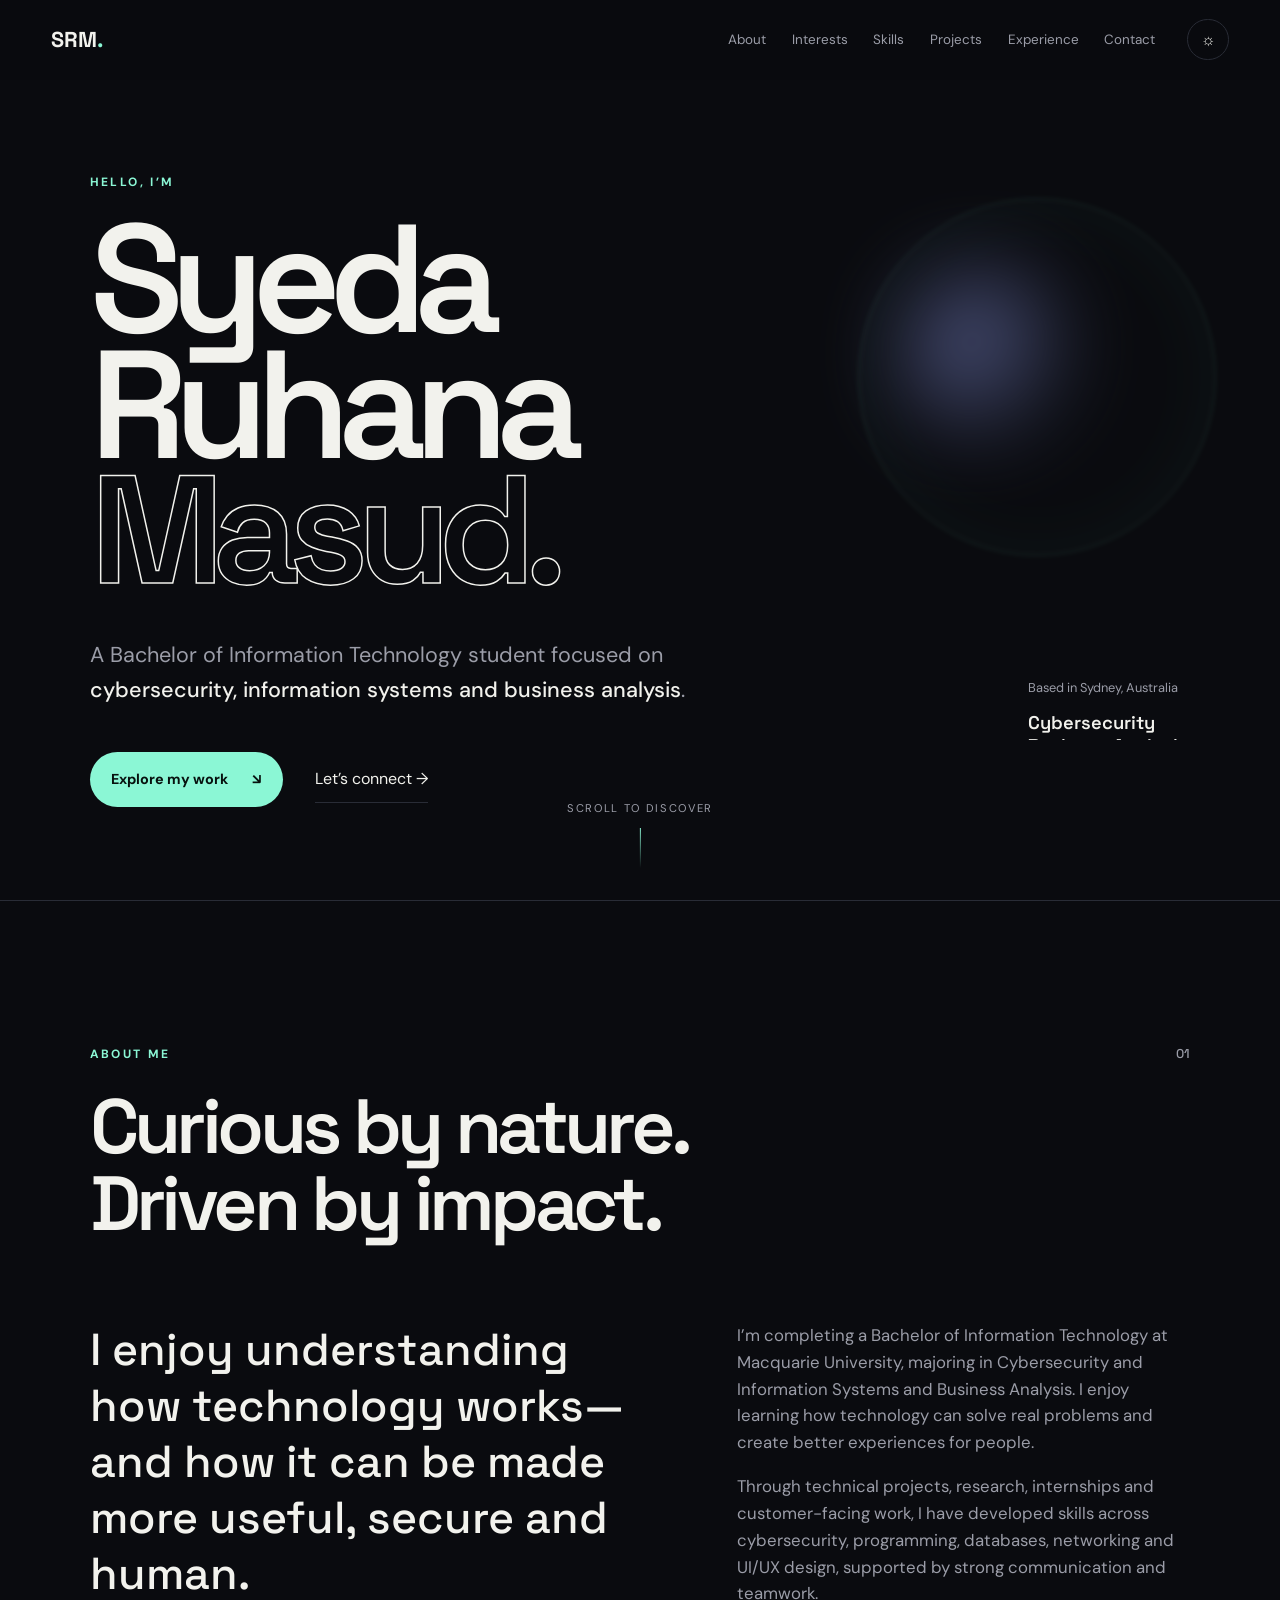
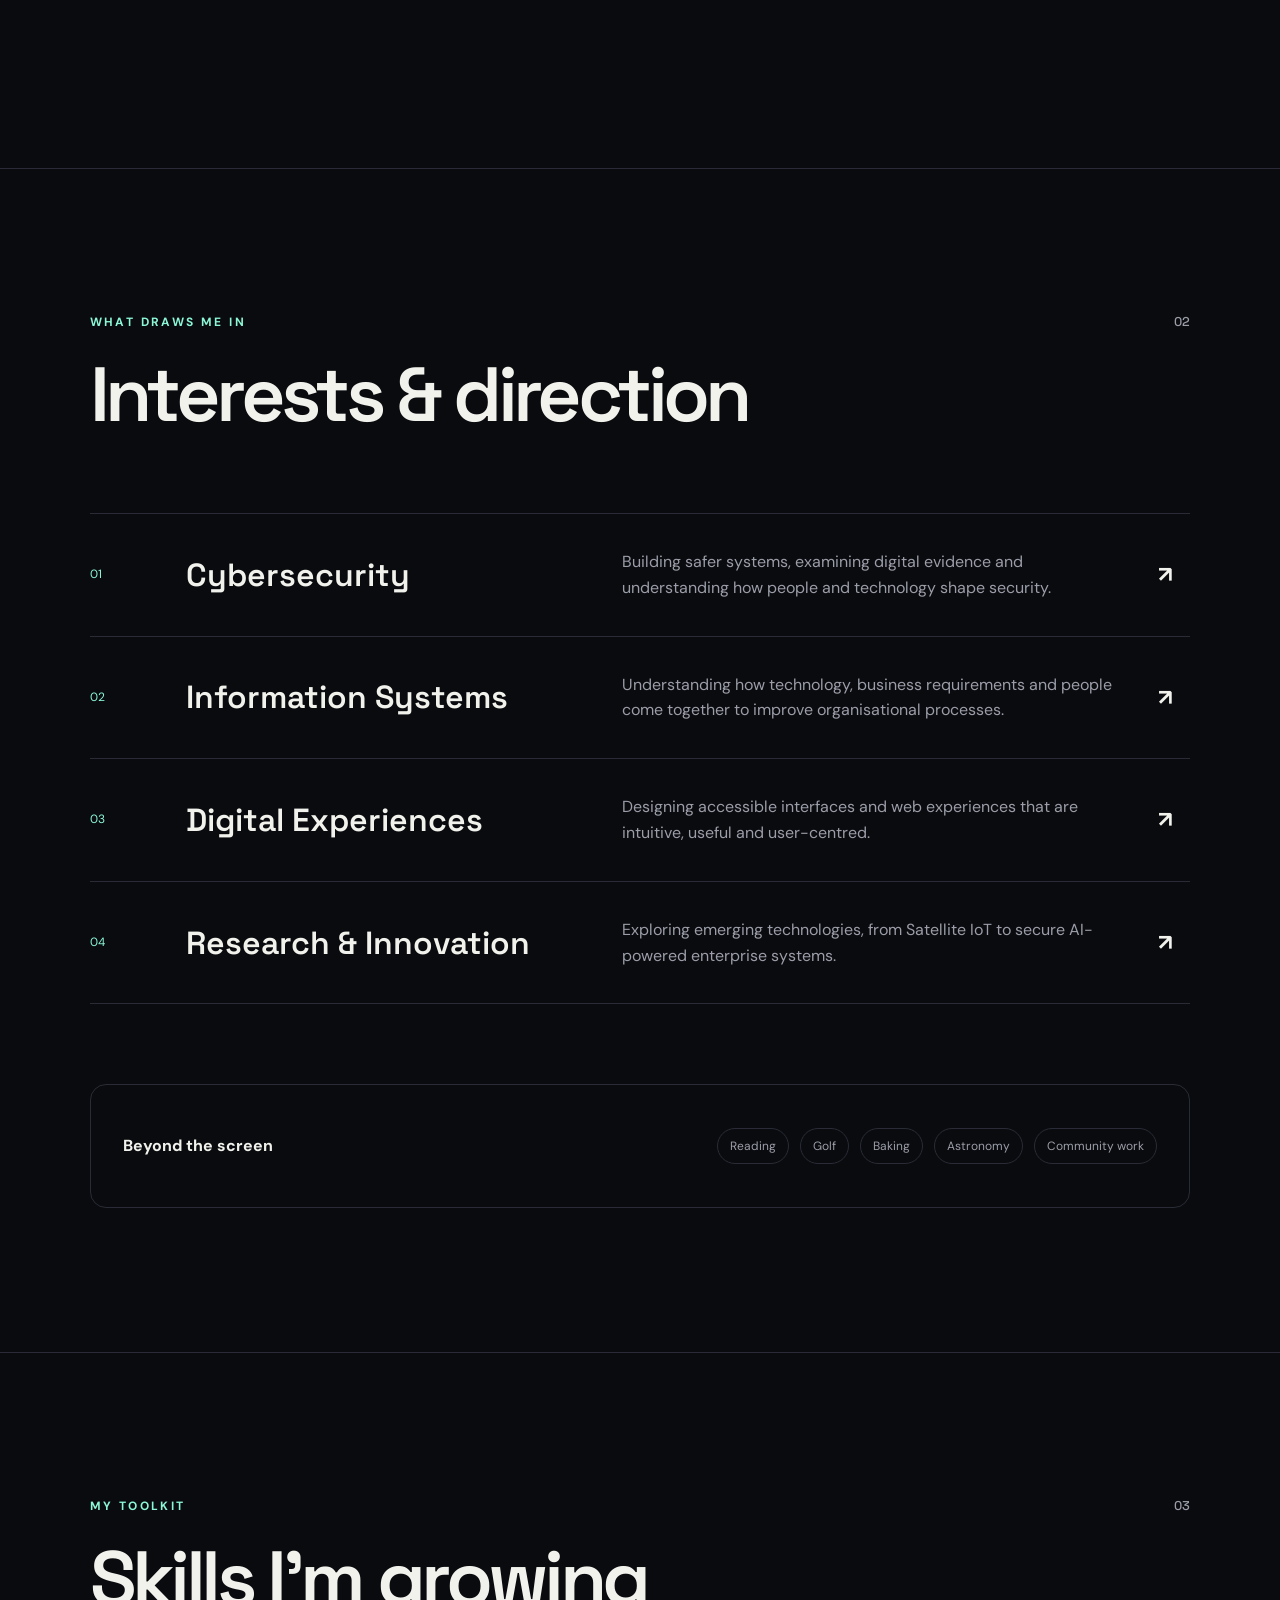
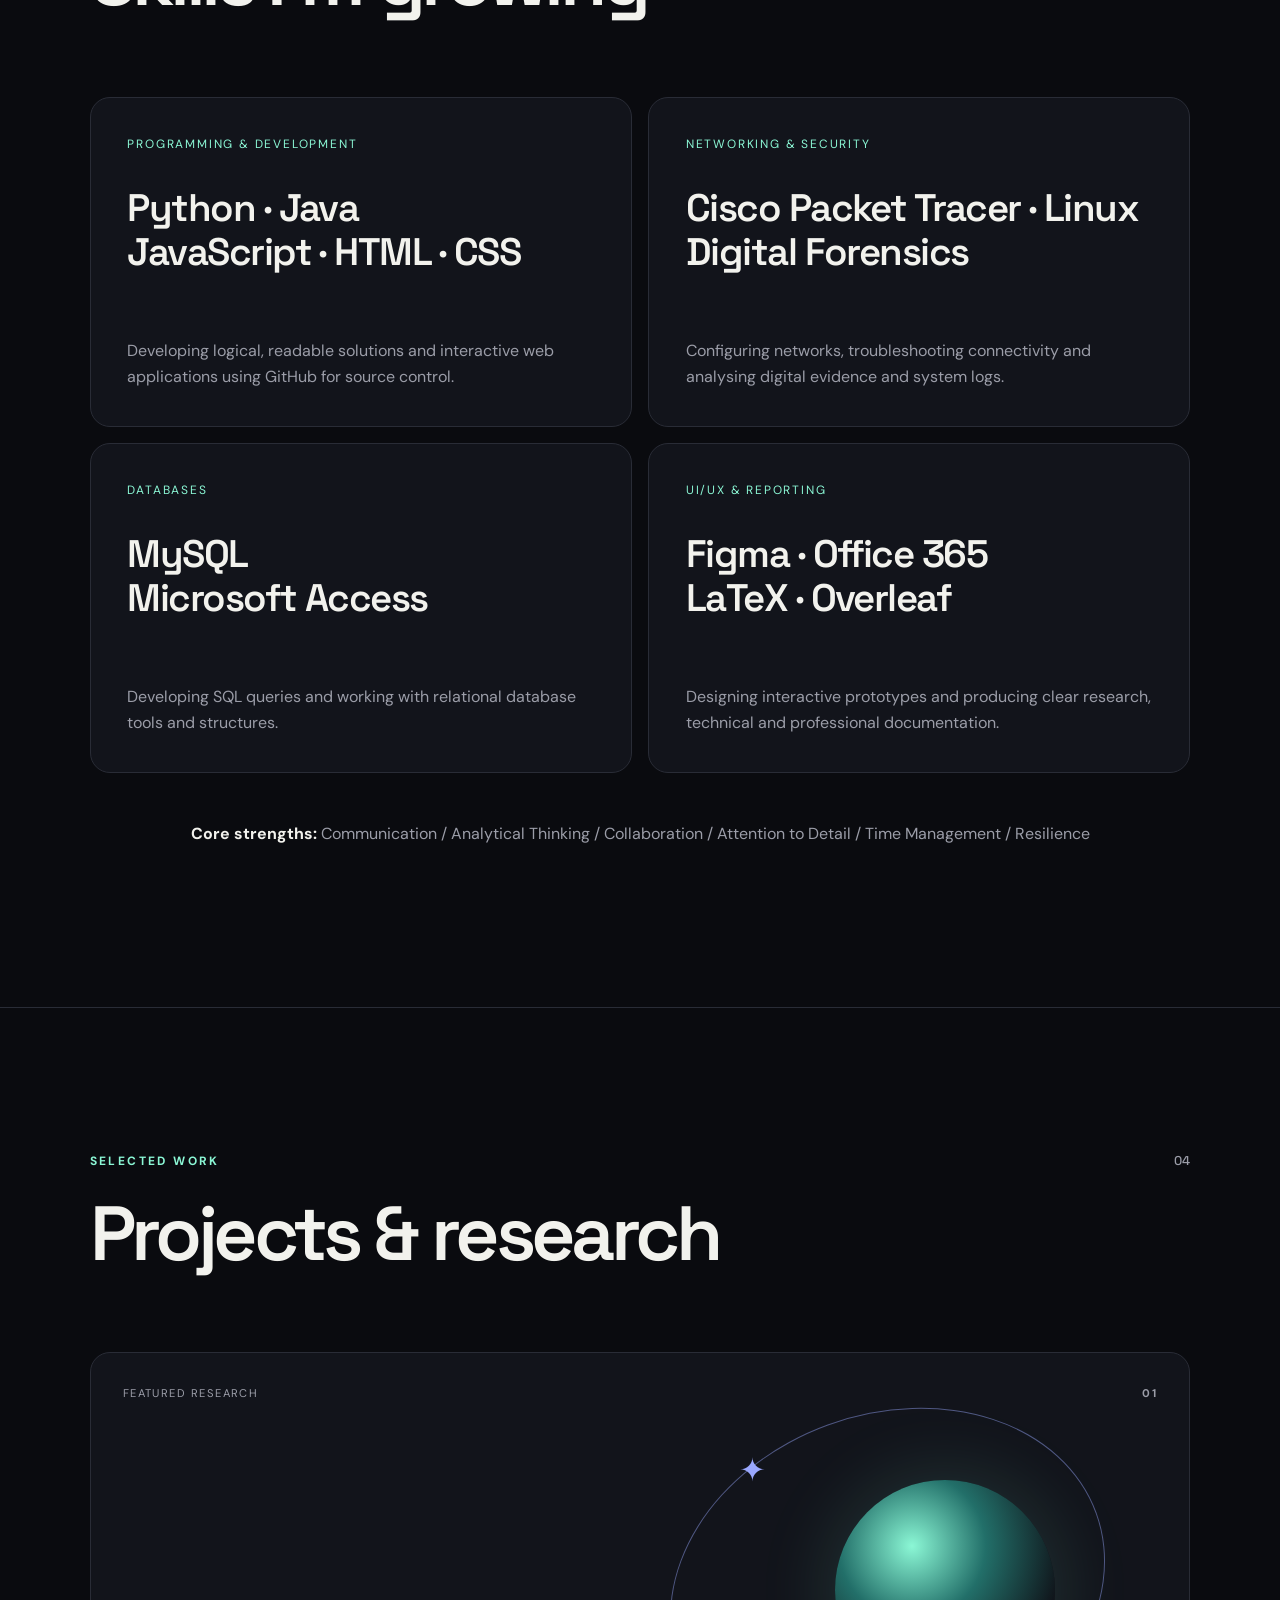
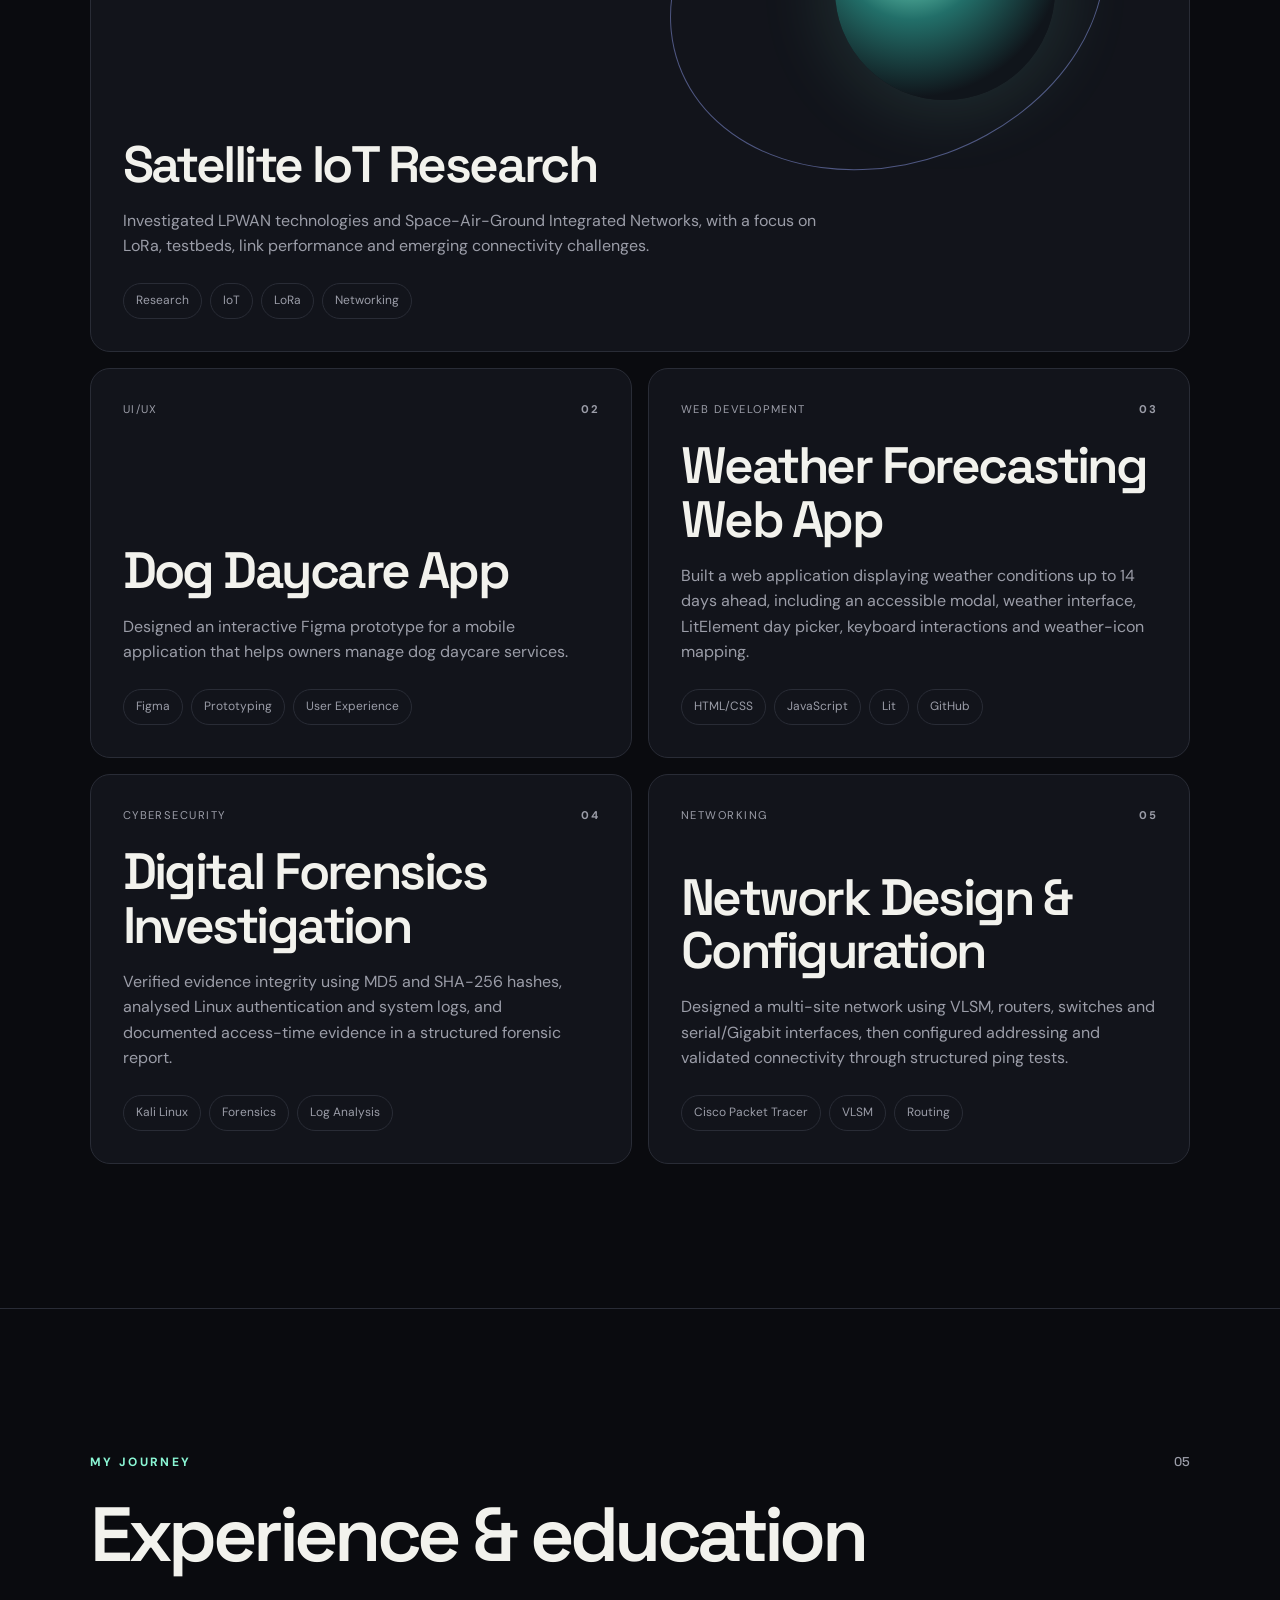
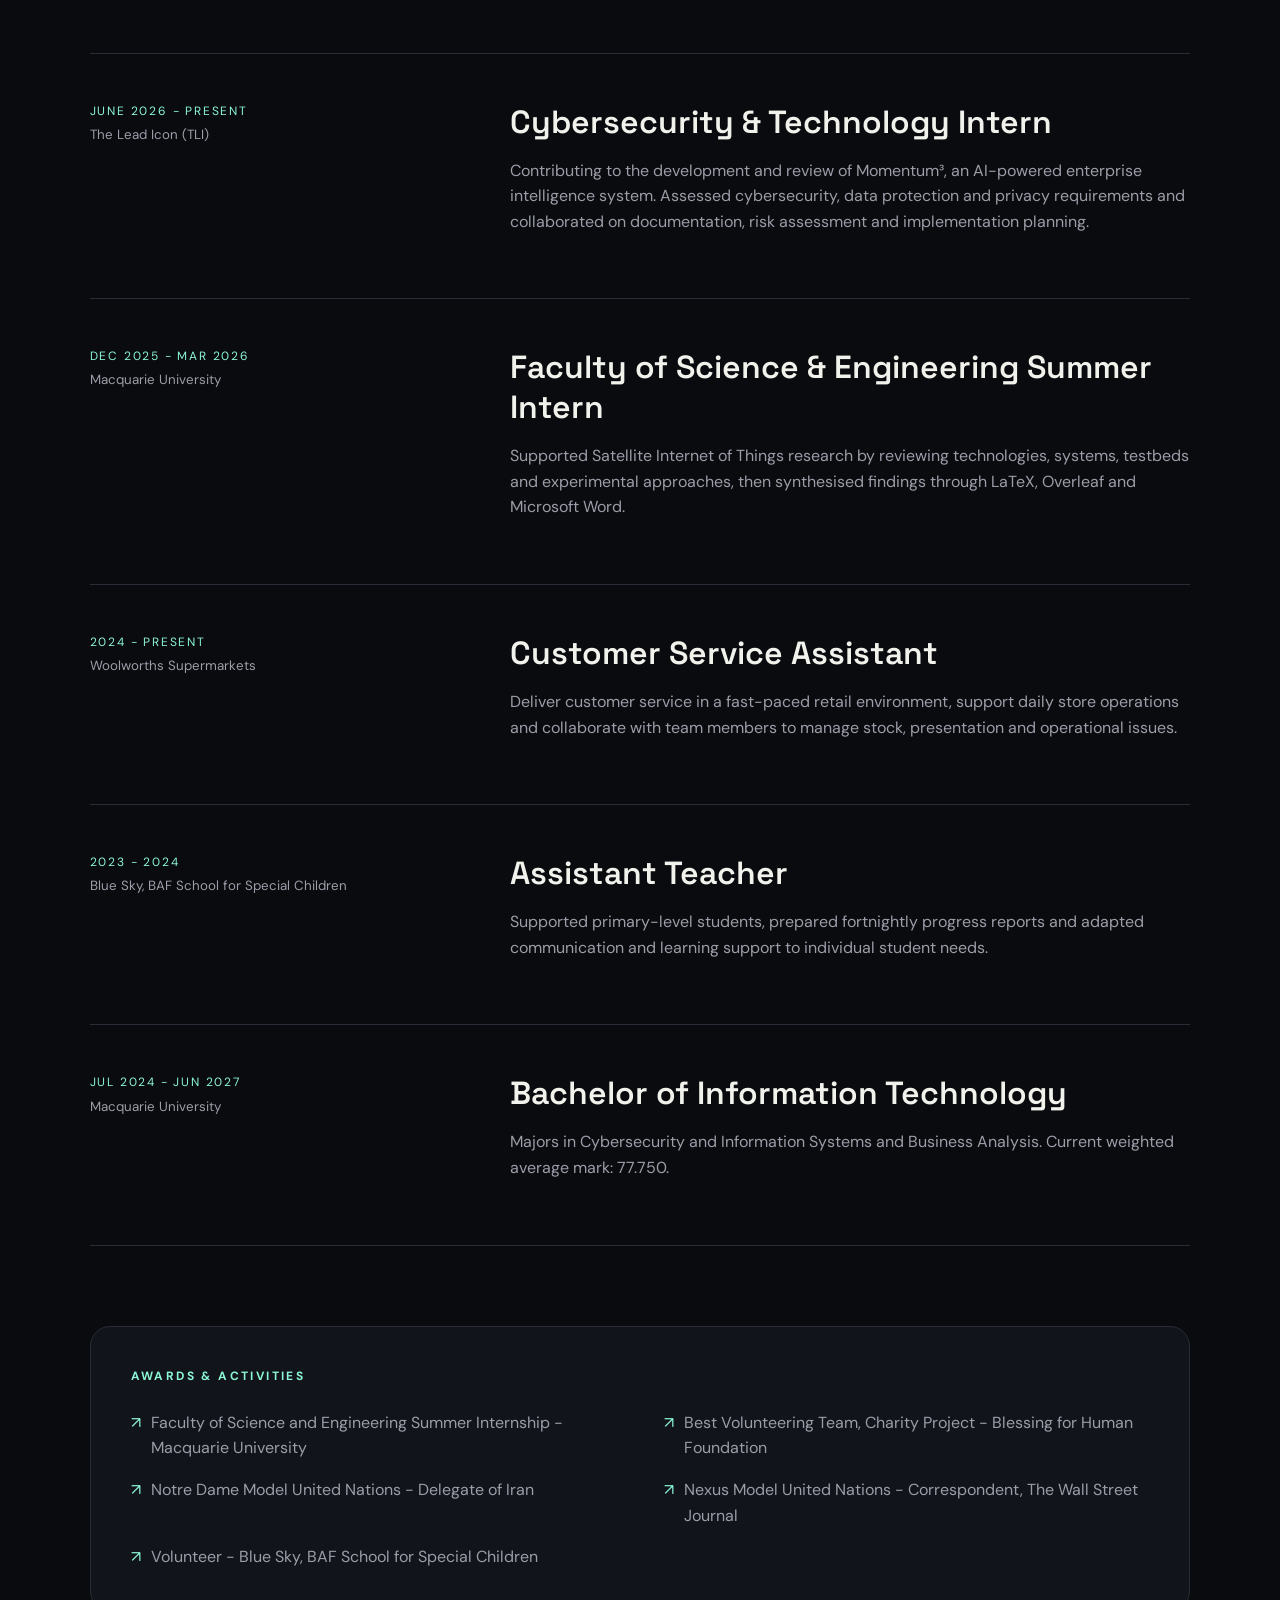
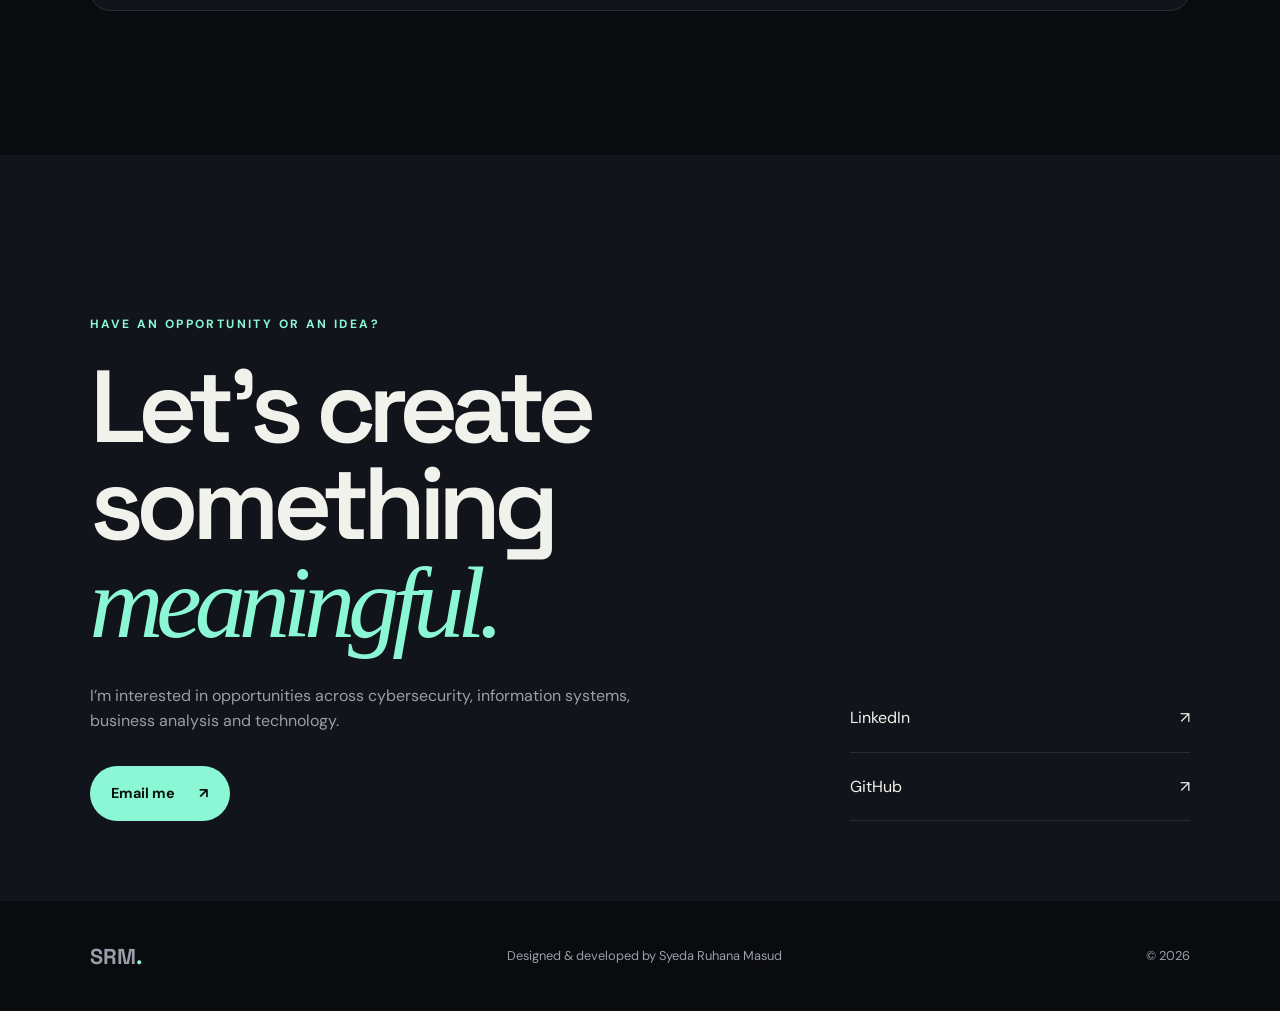
==== docs/index.html @ c06e3abe "Rename Folder" ====
<!DOCTYPE html>
<html lang="en">
<head>
  <meta charset="UTF-8">
  <meta name="viewport" content="width=device-width, initial-scale=1.0">
  <meta name="description" content="Digital portfolio of Syeda Ruhana Masud, an Information Technology student majoring in Cybersecurity and Information Systems and Business Analysis.">
  <title>Syeda Ruhana Masud | Digital Portfolio</title>
  <link rel="preconnect" href="https://fonts.googleapis.com">
  <link rel="preconnect" href="https://fonts.gstatic.com" crossorigin>
  <link href="https://fonts.googleapis.com/css2?family=DM+Sans:wght@400;500;600;700&family=Space+Grotesk:wght@500;600;700&display=swap" rel="stylesheet">
  <link rel="stylesheet" href="style.css">
  <script src="script.js" defer></script>
</head>
<body>
  <header class="site-header">
    <a class="logo" href="#home" aria-label="Syeda Ruhana Masud home">SRM<span>.</span></a>
    <button class="menu-button" type="button" aria-label="Open navigation" aria-expanded="false">
      <span></span><span></span>
    </button>
    <nav class="nav-links" aria-label="Main navigation">
      <a href="#about">About</a><a href="#interests">Interests</a><a href="#skills">Skills</a><a href="#projects">Projects</a><a href="#experience">Experience</a><a href="#contact">Contact</a>
    </nav>
    <button class="theme-button" type="button" aria-label="Switch colour theme"><span aria-hidden="true">☼</span></button>
  </header>

  <main>
    <section class="hero" id="home">
      <div class="hero-orb orb-one" aria-hidden="true"></div><div class="hero-orb orb-two" aria-hidden="true"></div>
      <div class="hero-content reveal">
        <p class="eyebrow">Hello, I’m</p>
        <h1> Syeda Ruhana<br><span>Masud.</span></h1>
        <p class="hero-copy">A Bachelor of Information Technology student focused on <strong>cybersecurity, information systems and business analysis</strong>.</p>
        <div class="hero-actions">
          <a class="button primary" href="#projects">Explore my work <span>↘</span></a>
          <a class="text-link" href="#contact">Let’s connect <span>→</span></a>
        </div>
      </div>
      <div class="hero-side reveal" aria-label="Focus areas">
        <p>Based in Sydney, Australia</p>
        <div class="rotating-text"><span>Cybersecurity</span><span>Business Analysis</span><span>Web Development</span><span>UI/UX Design</span></div>
      </div>
      <a class="scroll-cue" href="#about"><span>Scroll to discover</span><i></i></a>
    </section>

    <section class="section about" id="about">
      <div class="section-number reveal">01</div>
      <div class="section-heading reveal"><p class="eyebrow">About me</p><h2>Curious by nature.<br>Driven by impact.</h2></div>
      <div class="about-grid">
        <p class="large-copy reveal">I enjoy understanding how technology works—and how it can be made more useful, secure and human.</p>
        <div class="body-copy reveal">
          <p>I’m completing a Bachelor of Information Technology at Macquarie University, majoring in Cybersecurity and Information Systems and Business Analysis. I enjoy learning how technology can solve real problems and create better experiences for people.</p>
          <p>Through technical projects, research, internships and customer-facing work, I have developed skills across cybersecurity, programming, databases, networking and UI/UX design, supported by strong communication and teamwork.</p>
        </div>
      </div>
    </section>

    <section class="section interests" id="interests">
      <div class="section-number reveal">02</div>
      <div class="section-heading reveal"><p class="eyebrow">What draws me in</p><h2>Interests &amp; direction</h2></div>
      <div class="interest-list">
        <article class="interest-item reveal"><span>01</span><h3>Cybersecurity</h3><p>Building safer systems, examining digital evidence and understanding how people and technology shape security.</p><b>↗</b></article>
        <article class="interest-item reveal"><span>02</span><h3>Information Systems</h3><p>Understanding how technology, business requirements and people come together to improve organisational processes.</p><b>↗</b></article>
        <article class="interest-item reveal"><span>03</span><h3>Digital Experiences</h3><p>Designing accessible interfaces and web experiences that are intuitive, useful and user-centred.</p><b>↗</b></article>
        <article class="interest-item reveal"><span>04</span><h3>Research &amp; Innovation</h3><p>Exploring emerging technologies, from Satellite IoT to secure AI-powered enterprise systems.</p><b>↗</b></article>
      </div>
      <div class="personal-note reveal"><p>Beyond the screen</p><div><span>Reading</span><span>Golf</span><span>Baking</span><span>Astronomy</span><span>Community work</span></div></div>
    </section>

    <section class="section skills" id="skills">
      <div class="section-number reveal">03</div>
      <div class="section-heading reveal"><p class="eyebrow">My toolkit</p><h2>Skills I’m growing</h2></div>
      <div class="skills-grid">
        <article class="skill-card reveal"><span>Programming &amp; development</span><h3>Python · Java<br>JavaScript · HTML · CSS</h3><p>Developing logical, readable solutions and interactive web applications using GitHub for source control.</p></article>
        <article class="skill-card reveal"><span>Networking &amp; security</span><h3>Cisco Packet Tracer · Linux<br>Digital Forensics</h3><p>Configuring networks, troubleshooting connectivity and analysing digital evidence and system logs.</p></article>
        <article class="skill-card reveal"><span>Databases</span><h3> MySQL<br>Microsoft Access</h3><p>Developing SQL queries and working with relational database tools and structures.</p></article>
        <article class="skill-card reveal"><span>UI/UX &amp; reporting</span><h3>Figma · Office 365<br>LaTeX · Overleaf</h3><p>Designing interactive prototypes and producing clear research, technical and professional documentation.</p></article>
      </div>
      <p class="tools reveal"><strong>Core strengths:</strong> Communication / Analytical Thinking / Collaboration / Attention to Detail / Time Management / Resilience</p>
    </section>

    <section class="section projects" id="projects">
      <div class="section-number reveal">04</div>
      <div class="section-heading reveal"><p class="eyebrow">Selected work</p><h2>Projects &amp; research</h2></div>
      <div class="project-grid">
        <article class="project-card featured reveal"><div class="project-top"><span>Featured research</span><b>01</b></div><div class="project-visual satellite" aria-hidden="true"><div class="planet"></div><div class="orbit"></div><div class="sat">✦</div></div><div class="project-info"><h3>Satellite IoT Research</h3><p>Investigated LPWAN technologies and Space-Air-Ground Integrated Networks, with a focus on LoRa, testbeds, link performance and emerging connectivity challenges.</p><div class="tags"><span>Research</span><span>IoT</span><span>LoRa</span><span>Networking</span></div></div></article>
        <article class="project-card reveal"><div class="project-top"><span>UI/UX</span><b>02</b></div><div class="project-info"><h3>Dog Daycare App</h3><p>Designed an interactive Figma prototype for a mobile application that helps owners manage dog daycare services.</p><div class="tags"><span>Figma</span><span>Prototyping</span><span>User Experience</span></div></div></article>
        <article class="project-card reveal"><div class="project-top"><span>Web development</span><b>03</b></div><div class="project-info"><h3>Weather Forecasting Web App</h3><p>Built a web application displaying weather conditions up to 14 days ahead, including an accessible modal, weather interface, LitElement day picker, keyboard interactions and weather-icon mapping.</p><div class="tags"><span>HTML/CSS</span><span>JavaScript</span><span>Lit</span><span>GitHub</span></div></div></article>
        <article class="project-card reveal"><div class="project-top"><span>Cybersecurity</span><b>04</b></div><div class="project-info"><h3>Digital Forensics Investigation</h3><p>Verified evidence integrity using MD5 and SHA-256 hashes, analysed Linux authentication and system logs, and documented access-time evidence in a structured forensic report.</p><div class="tags"><span>Kali Linux</span><span>Forensics</span><span>Log Analysis</span></div></div></article>
        <article class="project-card reveal"><div class="project-top"><span>Networking</span><b>05</b></div><div class="project-info"><h3>Network Design &amp; Configuration</h3><p>Designed a multi-site network using VLSM, routers, switches and serial/Gigabit interfaces, then configured addressing and validated connectivity through structured ping tests.</p><div class="tags"><span>Cisco Packet Tracer</span><span>VLSM</span><span>Routing</span></div></div></article>
      </div>
    </section>

    <section class="section experience" id="experience">
      <div class="section-number reveal">05</div>
      <div class="section-heading reveal"><p class="eyebrow">My journey</p><h2>Experience &amp; education</h2></div>
      <div class="timeline">
        <article class="timeline-item reveal"><div><span>June 2026 - Present</span><small>The Lead Icon (TLI)</small></div><div><h3>Cybersecurity &amp; Technology Intern</h3><p>Contributing to the development and review of Momentum³, an AI-powered enterprise intelligence system. Assessed cybersecurity, data protection and privacy requirements and collaborated on documentation, risk assessment and implementation planning.</p></div></article>
        <article class="timeline-item reveal"><div><span>Dec 2025 - Mar 2026</span><small>Macquarie University</small></div><div><h3>Faculty of Science &amp; Engineering Summer Intern</h3><p>Supported Satellite Internet of Things research by reviewing technologies, systems, testbeds and experimental approaches, then synthesised findings through LaTeX, Overleaf and Microsoft Word.</p></div></article>
        <article class="timeline-item reveal"><div><span>2024 - Present</span><small>Woolworths Supermarkets</small></div><div><h3>Customer Service Assistant</h3><p>Deliver customer service in a fast-paced retail environment, support daily store operations and collaborate with team members to manage stock, presentation and operational issues.</p></div></article>
        <article class="timeline-item reveal"><div><span>2023 - 2024</span><small>Blue Sky, BAF School for Special Children</small></div><div><h3>Assistant Teacher</h3><p>Supported primary-level students, prepared fortnightly progress reports and adapted communication and learning support to individual student needs.</p></div></article>
        <article class="timeline-item reveal"><div><span>Jul 2024 - Jun 2027</span><small>Macquarie University</small></div><div><h3>Bachelor of Information Technology</h3><p>Majors in Cybersecurity and Information Systems and Business Analysis. Current weighted average mark: 77.750.</p></div></article>
      </div>
      <div class="achievement-panel reveal">
        <p class="eyebrow">Awards &amp; activities</p>
        <ul>
          <li>Faculty of Science and Engineering Summer Internship - Macquarie University</li>
          <li>Best Volunteering Team, Charity Project - Blessing for Human Foundation</li>
          <li>Notre Dame Model United Nations - Delegate of Iran</li>
          <li>Nexus Model United Nations - Correspondent, The Wall Street Journal</li>
          <li>Volunteer - Blue Sky, BAF School for Special Children</li>
        </ul>
      </div>
    </section>

    <section class="contact" id="contact">
      <div class="contact-inner reveal"><p class="eyebrow">Have an opportunity or an idea?</p><h2>Let’s create something<br><em>meaningful.</em></h2><p>I’m interested in opportunities across cybersecurity, information systems, business analysis and technology.</p><a class="button primary" href="mailto:sruhana.msd@gmail.com">Email me <span>↗</span></a></div>
      <div class="contact-links reveal"><a href="https://www.linkedin.com/in/syeda-ruhana-masud-0a0b02387" target="_blank" rel="noreferrer">LinkedIn <span>↗</span></a><a href="https://github.com/ruhana0911/Digital-Portfolio.git/" target="_blank" rel="noreferrer">GitHub <span>↗</span></a>
  </main>
  <footer><a class="logo" href="#home">SRM<span>.</span></a><p>Designed &amp; developed by Syeda Ruhana Masud</p><p>© <span id="year"></span></p></footer>
  <script src="script.js"></script>
</body>
</html>
---- docs/style.css ----
:root{--bg:#0a0b0f;--surface:#12141b;--surface-2:#181b24;--text:#f2f2ed;--muted:#9b9da8;--line:#292c36;--accent:#8bf7d5;--accent-2:#9aa8ff;--header:rgba(10,11,15,.78);--shadow:0 24px 60px rgba(0,0,0,.28)}
*{box-sizing:border-box}html{scroll-behavior:smooth;scroll-padding-top:5rem}body{margin:0;background:var(--bg);color:var(--text);font-family:"DM Sans",sans-serif;line-height:1.6;overflow-x:hidden}body.light{--bg:#f2f1ec;--surface:#fff;--surface-2:#e8e7e1;--text:#11131a;--muted:#5e616b;--line:#d2d1ca;--accent:#087c65;--accent-2:#4e61d8;--header:rgba(242,241,236,.82);--shadow:0 24px 60px rgba(30,32,40,.12)}a{color:inherit;text-decoration:none}button{font:inherit}.site-header{position:fixed;z-index:50;top:0;left:0;width:100%;height:5rem;padding:0 clamp(1.25rem,4vw,4.5rem);display:flex;align-items:center;gap:2rem;background:var(--header);border-bottom:1px solid transparent;backdrop-filter:blur(16px);transition:.3s}.site-header.scrolled{border-color:var(--line)}.logo{font:700 1.35rem "Space Grotesk"}.logo span{color:var(--accent)}.nav-links{display:flex;gap:clamp(1rem,2vw,2rem);margin-left:auto}.nav-links a{font-size:.84rem;color:var(--muted);transition:.2s}.nav-links a:hover,.nav-links a.active{color:var(--text)}.theme-button,.menu-button{border:1px solid var(--line);background:transparent;color:var(--text);width:2.6rem;height:2.6rem;border-radius:50%;cursor:pointer}.menu-button{display:none}.hero{position:relative;min-height:100vh;padding:10rem clamp(1.25rem,7vw,8rem) 5rem;display:grid;grid-template-columns:minmax(0,1fr) 18rem;align-items:center;overflow:hidden}.hero-content{position:relative;z-index:2}.eyebrow{text-transform:uppercase;letter-spacing:.2em;font-size:.75rem;font-weight:700;color:var(--accent);margin:0 0 1.5rem}.hero h1{font:600 clamp(4.5rem,12vw,10rem)/.82 "Space Grotesk";letter-spacing:-.08em;margin:0;max-width:950px}.hero h1 span{color:transparent;-webkit-text-stroke:1.5px var(--text)}.hero-copy{max-width:660px;font-size:clamp(1.05rem,2vw,1.35rem);color:var(--muted);margin:2.75rem 0}.hero-copy strong{color:var(--text);font-weight:500}.hero-actions{display:flex;align-items:center;gap:2rem}.button{display:inline-flex;align-items:center;gap:1.5rem;padding:1rem 1.35rem;border-radius:100px;font-weight:700;font-size:.9rem}.button.primary{background:var(--accent);color:#07110e}.button span,.text-link span{transition:transform .2s}.button:hover span,.text-link:hover span{transform:translate(3px,-3px)}.text-link{border-bottom:1px solid var(--line);padding:.65rem 0}.hero-side{justify-self:end;align-self:end;margin-bottom:5rem;color:var(--muted);font-size:.8rem}.rotating-text{font:600 1.15rem "Space Grotesk";color:var(--text);height:1.8rem;overflow:hidden}.rotating-text span{display:block;animation:rotateText 8s infinite}.hero-orb{position:absolute;border-radius:50%;filter:blur(2px);opacity:.7}.orb-one{right:5%;top:22%;width:28vw;height:28vw;max-width:420px;max-height:420px;border:1px solid rgba(139,247,213,.2);box-shadow:inset 0 0 80px rgba(139,247,213,.06)}.orb-two{right:17%;top:31%;width:12vw;height:12vw;background:linear-gradient(135deg,var(--accent-2),transparent);filter:blur(45px)}.scroll-cue{position:absolute;bottom:2rem;left:50%;transform:translateX(-50%);display:flex;flex-direction:column;align-items:center;gap:.6rem;font-size:.7rem;text-transform:uppercase;letter-spacing:.15em;color:var(--muted)}.scroll-cue i{display:block;width:1px;height:2.5rem;background:linear-gradient(var(--accent),transparent)}
.section{position:relative;padding:9rem clamp(1.25rem,7vw,8rem);border-top:1px solid var(--line)}.section-number{position:absolute;right:clamp(1.25rem,7vw,8rem);top:9rem;color:var(--muted);font:500 .8rem "Space Grotesk"}.section-heading{margin-bottom:5rem}.section-heading h2{font:600 clamp(2.6rem,6vw,5.3rem)/1 "Space Grotesk";letter-spacing:-.06em;margin:0}.about-grid{display:grid;grid-template-columns:1.2fr 1fr;gap:8vw}.large-copy{font:500 clamp(1.8rem,3.5vw,3rem)/1.25 "Space Grotesk";margin:0}.body-copy{color:var(--muted);font-size:1.05rem;max-width:570px}.body-copy p:first-child{margin-top:0}.interest-list{border-top:1px solid var(--line)}.interest-item{display:grid;grid-template-columns:4rem 1fr 1.25fr 2rem;gap:2rem;align-items:center;padding:2.2rem 0;border-bottom:1px solid var(--line);transition:.25s}.interest-item:hover{padding-left:1rem;background:linear-gradient(90deg,rgba(139,247,213,.05),transparent)}.interest-item>span{color:var(--accent);font-size:.75rem}.interest-item h3{font:600 clamp(1.4rem,2.5vw,2rem) "Space Grotesk";margin:0}.interest-item p{color:var(--muted);margin:0}.interest-item b{font-size:1.4rem}.personal-note{display:flex;justify-content:space-between;align-items:center;margin-top:5rem;padding:2rem;border:1px solid var(--line);border-radius:1rem}.personal-note p{font-weight:700}.personal-note div{display:flex;flex-wrap:wrap;gap:.7rem}.personal-note span,.tags span{padding:.45rem .75rem;border:1px solid var(--line);border-radius:100px;color:var(--muted);font-size:.75rem}.skills-grid{display:grid;grid-template-columns:repeat(2,1fr);gap:1rem}.skill-card{min-height:330px;padding:2.3rem;background:var(--surface);border:1px solid var(--line);border-radius:1.25rem;display:flex;flex-direction:column;transition:.3s}.skill-card:hover{transform:translateY(-6px);border-color:var(--accent);box-shadow:var(--shadow)}.skill-card span{color:var(--accent);font-size:.75rem;text-transform:uppercase;letter-spacing:.15em}.skill-card h3{font:600 clamp(1.8rem,3vw,2.7rem)/1.15 "Space Grotesk";letter-spacing:-.04em;margin:2rem 0 auto}.skill-card p{color:var(--muted);max-width:500px;margin-bottom:0}.tools{text-align:center;color:var(--muted);margin-top:3rem}.tools strong{color:var(--text)}.project-grid{display:grid;grid-template-columns:repeat(2,1fr);gap:1rem}.project-card{background:var(--surface);border:1px solid var(--line);border-radius:1.25rem;padding:2rem;min-height:390px;display:flex;flex-direction:column;overflow:hidden;transition:.3s}.project-card:hover{transform:translateY(-5px);border-color:var(--accent-2)}.project-card.featured{grid-column:1/-1;min-height:600px;position:relative}.project-top{display:flex;justify-content:space-between;text-transform:uppercase;letter-spacing:.13em;color:var(--muted);font-size:.7rem}.project-info{margin-top:auto;position:relative;z-index:2}.project-info h3{font:600 clamp(1.8rem,4vw,3.5rem)/1.05 "Space Grotesk";letter-spacing:-.05em;margin:1rem 0}.project-info p{max-width:720px;color:var(--muted)}.tags{display:flex;flex-wrap:wrap;gap:.5rem;margin-top:1.5rem}.project-visual{position:absolute;right:5%;top:7%;width:45%;height:65%}.planet{position:absolute;width:220px;height:220px;right:16%;top:22%;border-radius:50%;background:radial-gradient(circle at 35% 30%,var(--accent),#226f69 35%,#10151b 72%);box-shadow:0 0 80px rgba(139,247,213,.16)}.orbit{position:absolute;inset:5%;border:1px solid rgba(154,168,255,.45);border-radius:50%;transform:rotate(-20deg)}.sat{position:absolute;top:13%;left:20%;font-size:2rem;color:var(--accent-2);animation:float 3s ease-in-out infinite}.timeline{border-top:1px solid var(--line)}.timeline-item{display:grid;grid-template-columns:1fr 2fr;gap:5rem;padding:3rem 0;border-bottom:1px solid var(--line)}.timeline-item span{display:block;color:var(--accent);font-size:.75rem;text-transform:uppercase;letter-spacing:.15em}.timeline-item small{color:var(--muted)}.timeline-item h3{font:600 clamp(1.4rem,2.5vw,2rem) "Space Grotesk";margin:0}.timeline-item p{color:var(--muted);max-width:760px}.achievement-panel{margin-top:5rem;padding:2.5rem;background:var(--surface);border:1px solid var(--line);border-radius:1.25rem}.achievement-panel ul{display:grid;grid-template-columns:repeat(2,minmax(0,1fr));gap:1rem 3rem;margin:0;padding:0;list-style:none}.achievement-panel li{position:relative;padding-left:1.25rem;color:var(--muted)}.achievement-panel li::before{content:'↗';position:absolute;left:0;color:var(--accent)}.contact{padding:10rem clamp(1.25rem,7vw,8rem) 5rem;background:var(--surface);display:grid;grid-template-columns:2fr 1fr;gap:5rem;align-items:end}.contact h2{font:600 clamp(3.3rem,8vw,7rem)/.95 "Space Grotesk";letter-spacing:-.07em;margin:0 0 2rem}.contact h2 em{font-family:Georgia,serif;font-weight:400;color:var(--accent)}.contact-inner>p:not(.eyebrow){color:var(--muted);max-width:600px;margin-bottom:2rem}.contact-links{display:flex;flex-direction:column}.contact-links a{display:flex;justify-content:space-between;padding:1.3rem 0;border-bottom:1px solid var(--line)}footer{padding:2rem clamp(1.25rem,7vw,8rem);display:flex;align-items:center;justify-content:space-between;color:var(--muted);font-size:.8rem}.reveal{opacity:0;transform:translateY(45px);transition:opacity .8s ease,transform .8s cubic-bezier(.2,.7,.2,1)}.reveal.visible{opacity:1;transform:none}
@keyframes rotateText{0%,20%{transform:translateY(0)}25%,45%{transform:translateY(-1.8rem)}50%,70%{transform:translateY(-3.6rem)}75%,95%{transform:translateY(-5.4rem)}100%{transform:translateY(0)}}@keyframes float{50%{transform:translateY(-12px) rotate(10deg)}}
@media(max-width:800px){.site-header{height:4.5rem}.menu-button{display:grid;place-content:center;gap:5px;margin-left:auto}.menu-button span{display:block;width:17px;height:1px;background:var(--text)}.nav-links{position:absolute;top:4.5rem;left:0;width:100%;padding:2rem;display:none;flex-direction:column;background:var(--surface);border-bottom:1px solid var(--line)}.nav-links.open{display:flex}.hero{grid-template-columns:1fr;padding-top:8rem}.hero h1{font-size:clamp(4rem,20vw,7rem)}.hero-side{display:none}.orb-one{width:70vw;height:70vw;right:-20%;top:22%}.scroll-cue{display:none}.section{padding-top:6rem;padding-bottom:6rem}.section-number{top:6rem}.about-grid,.contact{grid-template-columns:1fr}.interest-item{grid-template-columns:2rem 1fr 1.5rem;gap:1rem}.interest-item p{grid-column:2/4}.personal-note{align-items:flex-start;flex-direction:column}.skills-grid,.project-grid,.achievement-panel ul{grid-template-columns:1fr}.project-card.featured{min-height:600px}.project-visual{width:95%;right:-15%;top:3%;opacity:.7}.timeline-item{grid-template-columns:1fr;gap:1.5rem}.contact{padding-top:7rem}footer{flex-wrap:wrap;gap:1rem}}@media(prefers-reduced-motion:reduce){html{scroll-behavior:auto}.reveal{opacity:1;transform:none;transition:none}.rotating-text span,.sat{animation:none}}
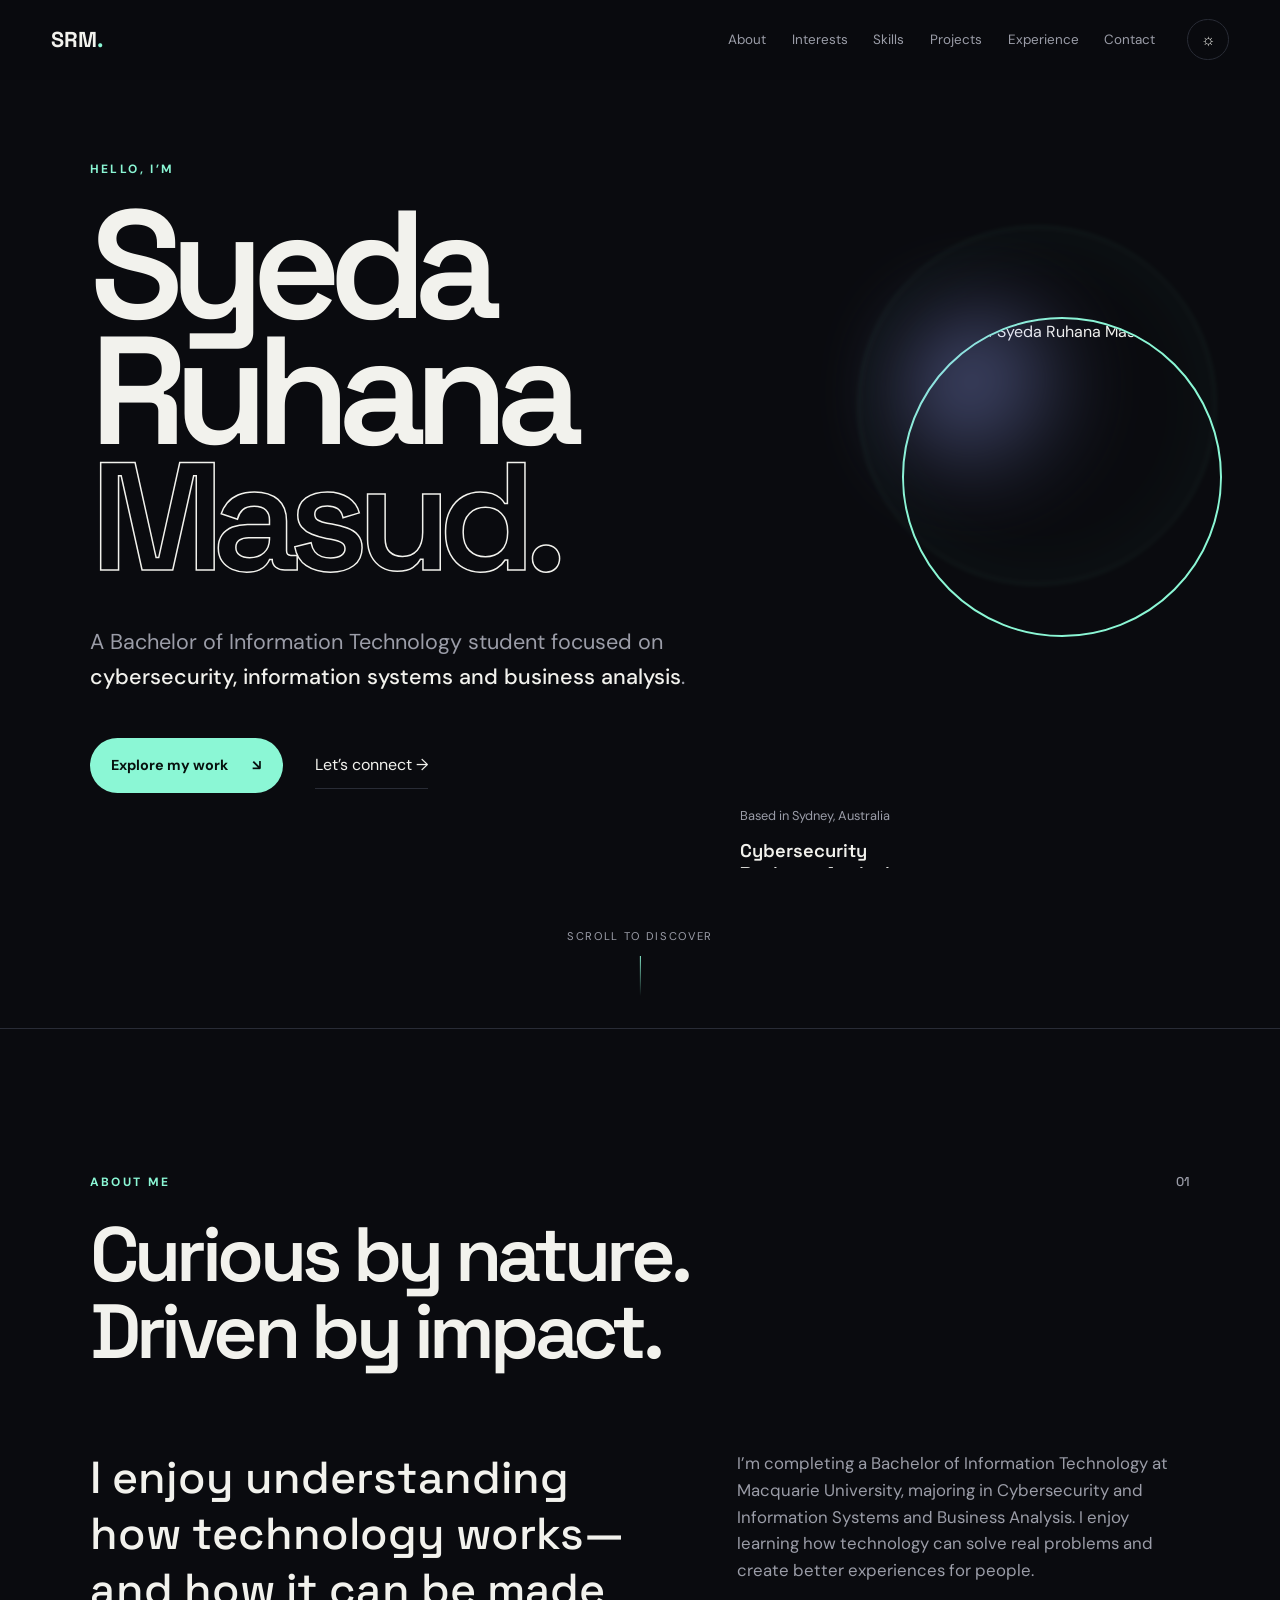
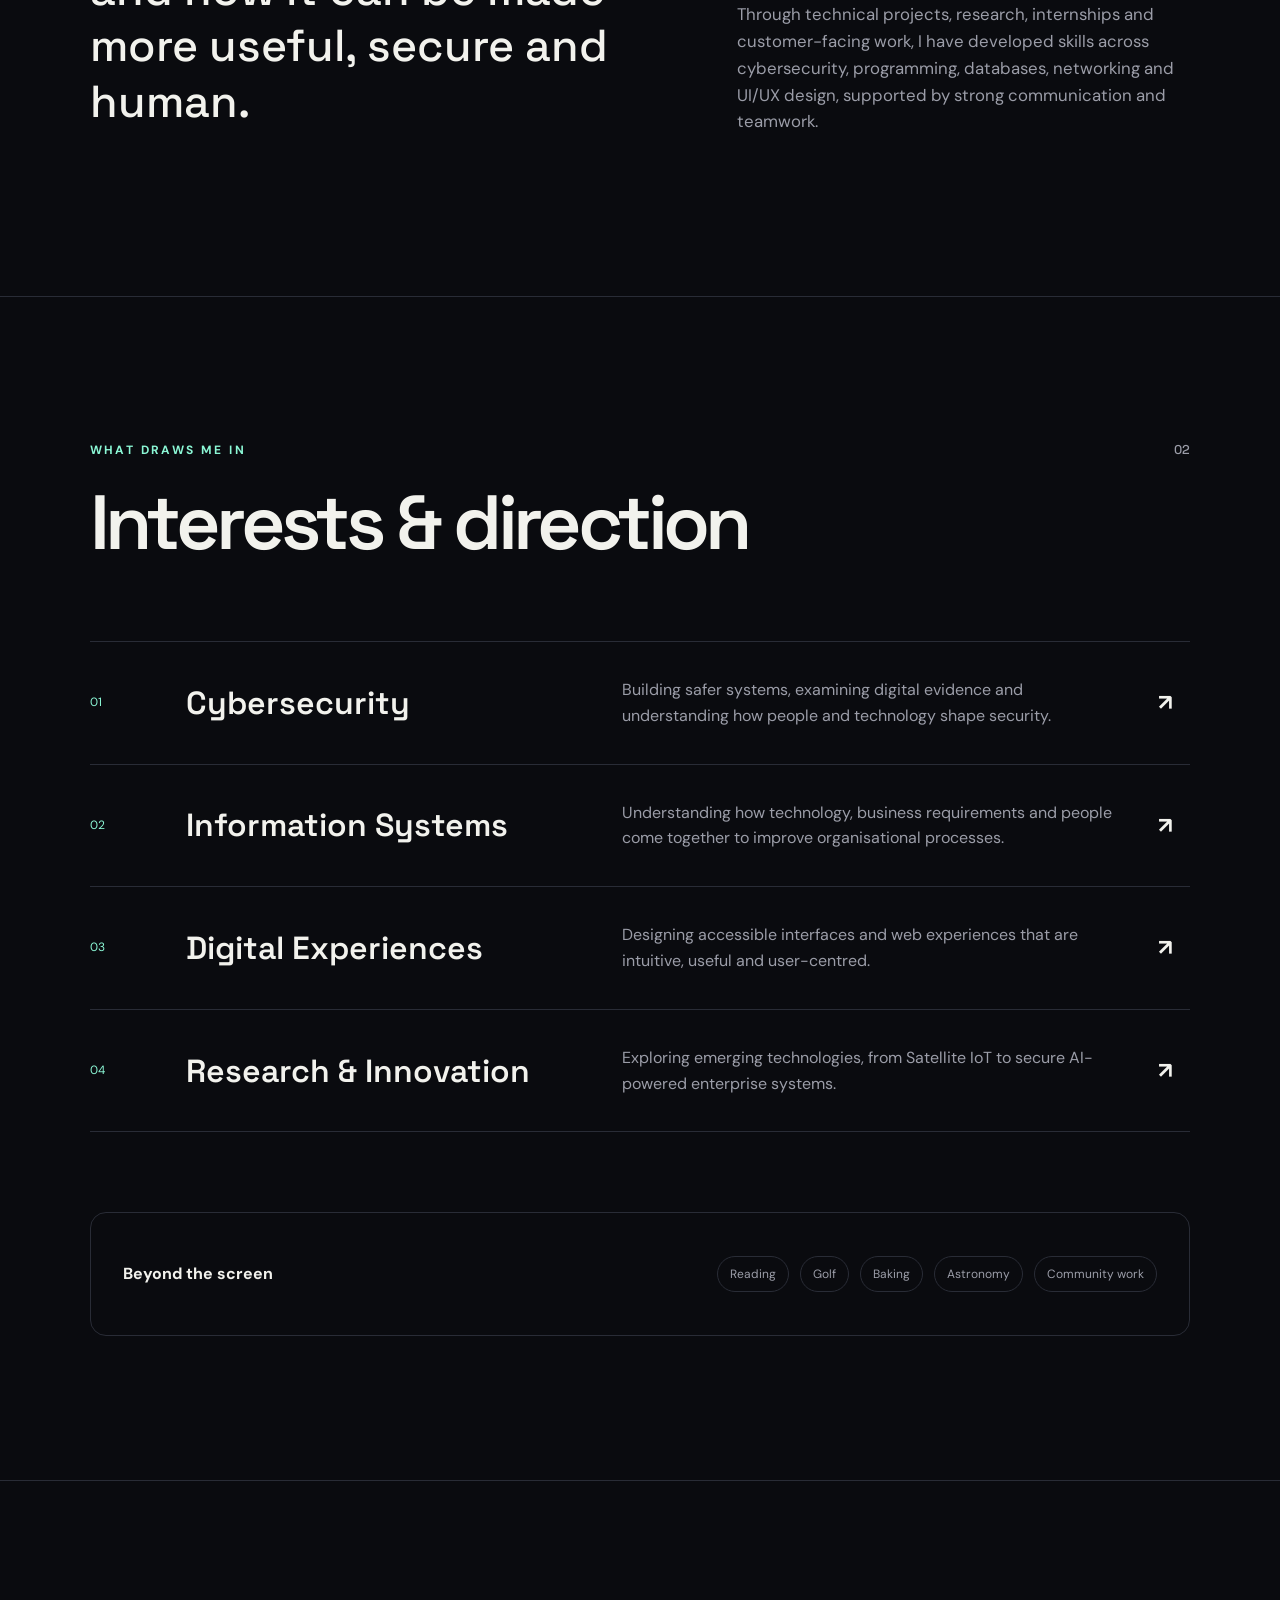
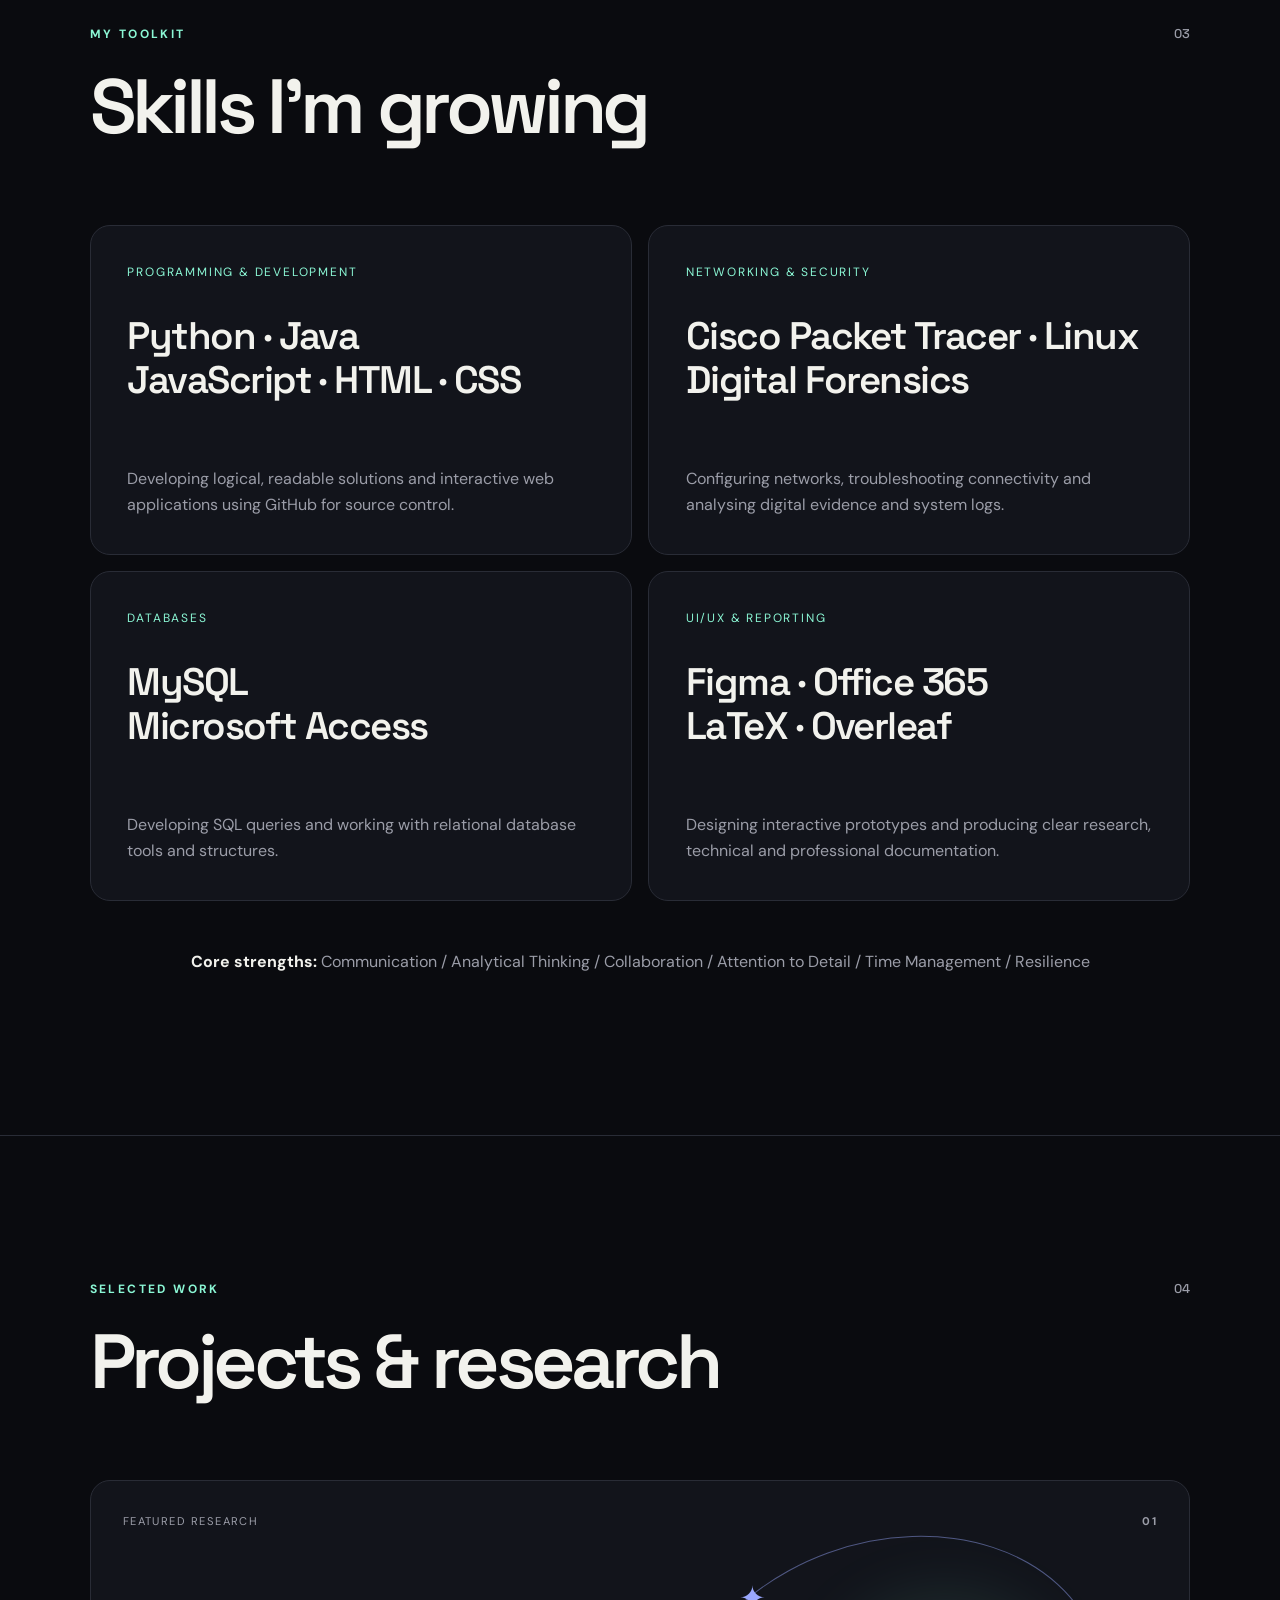
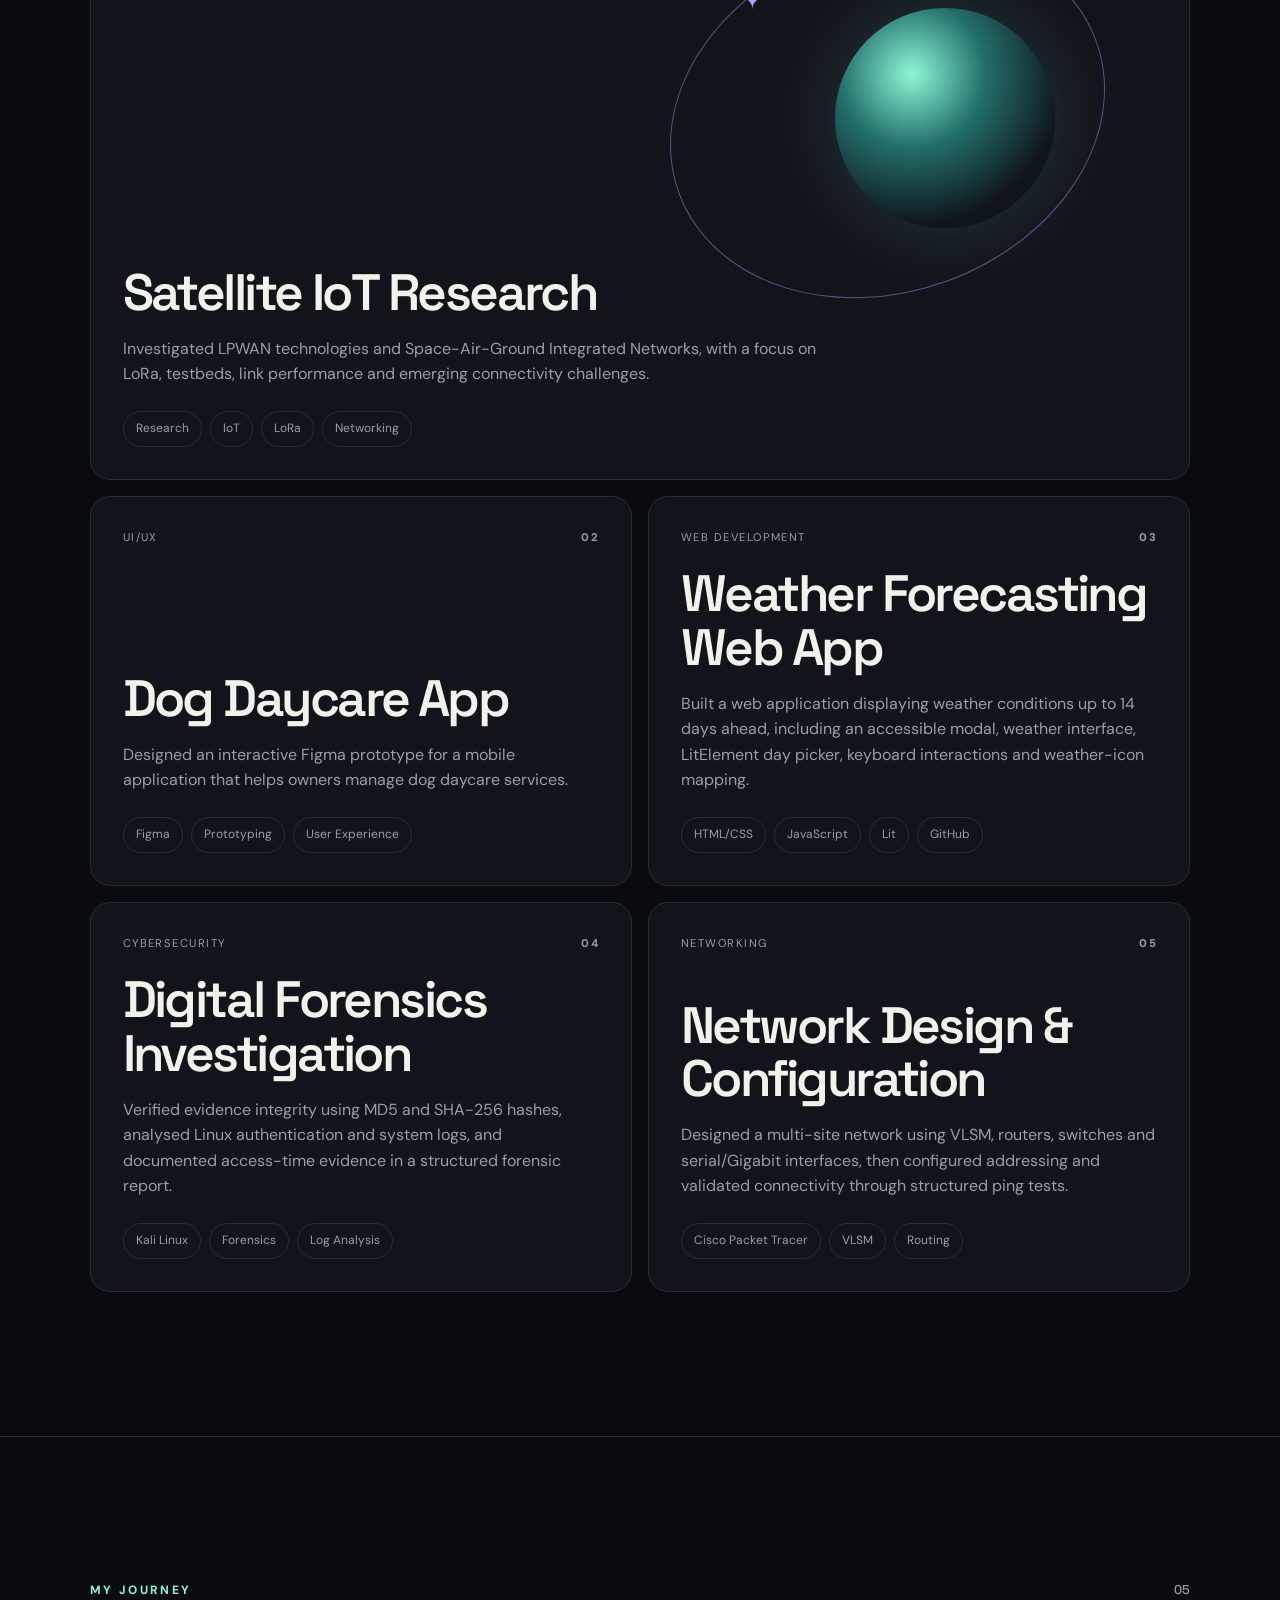
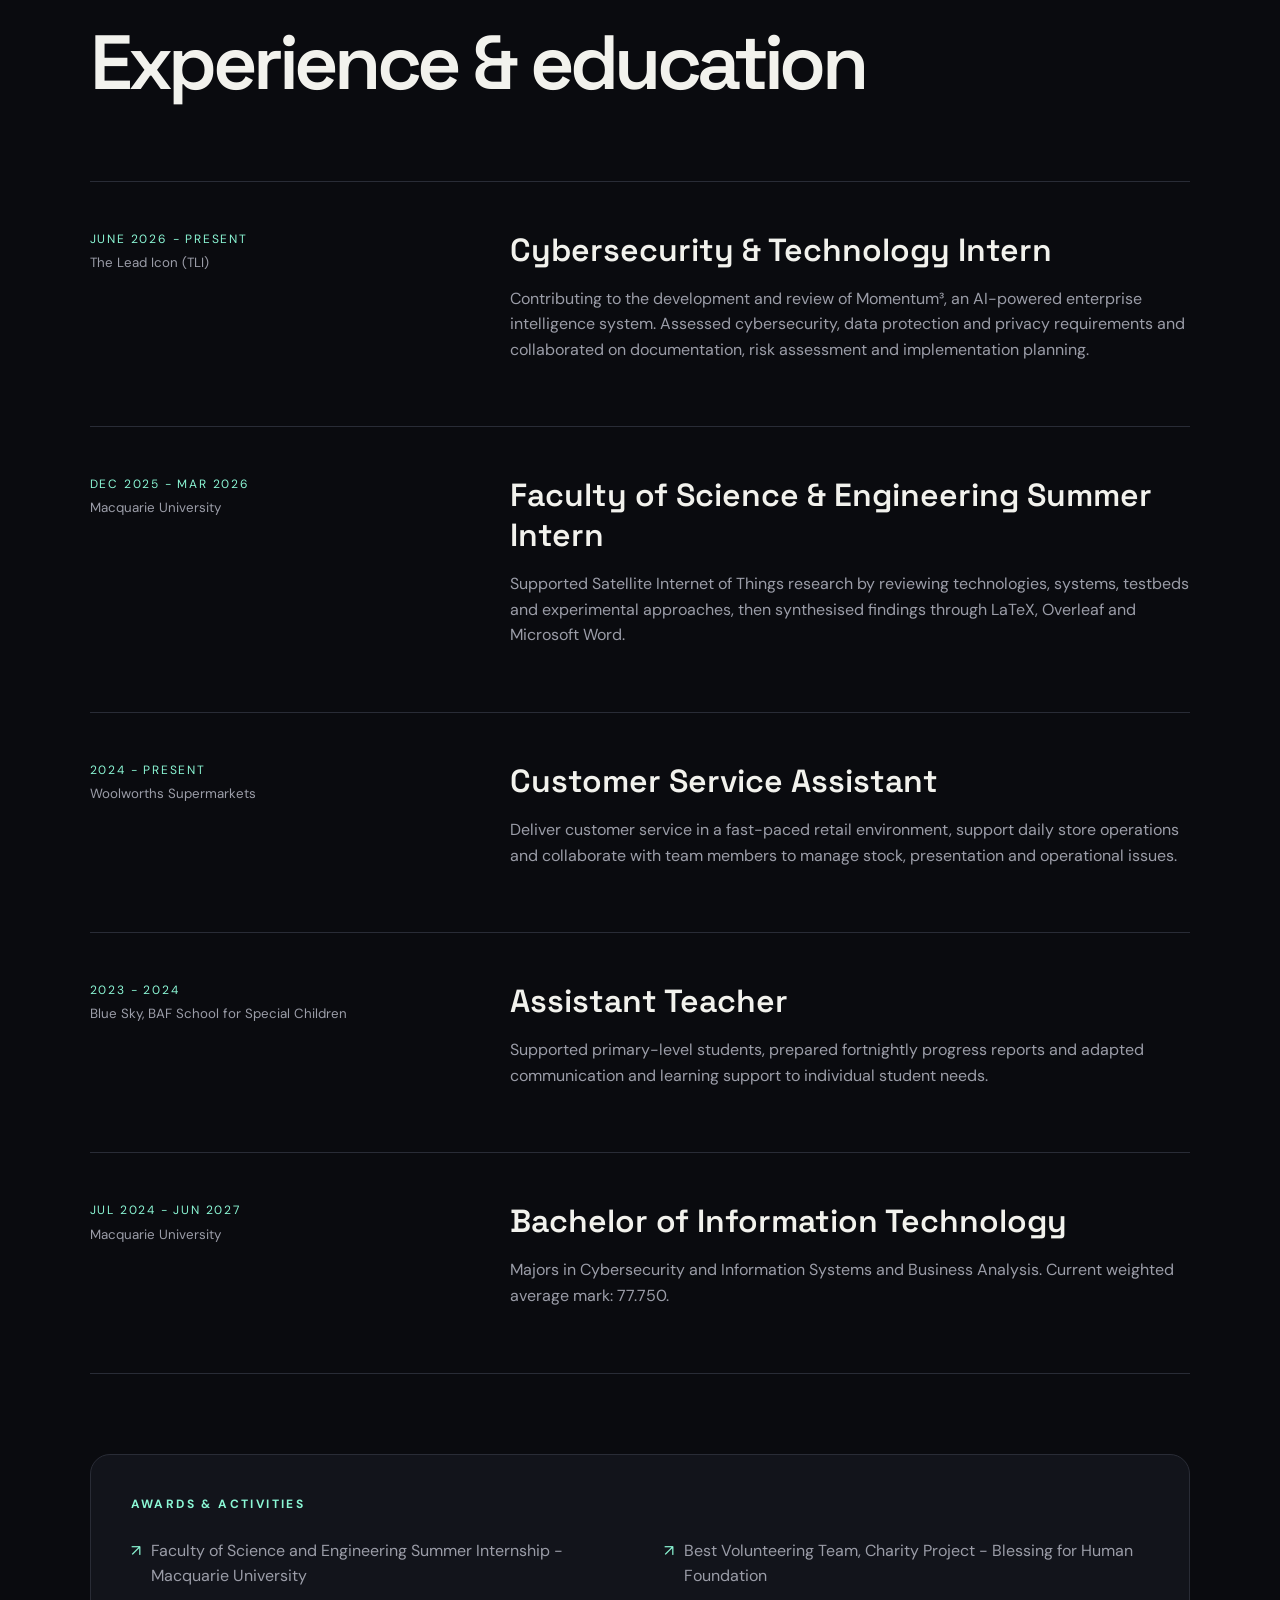
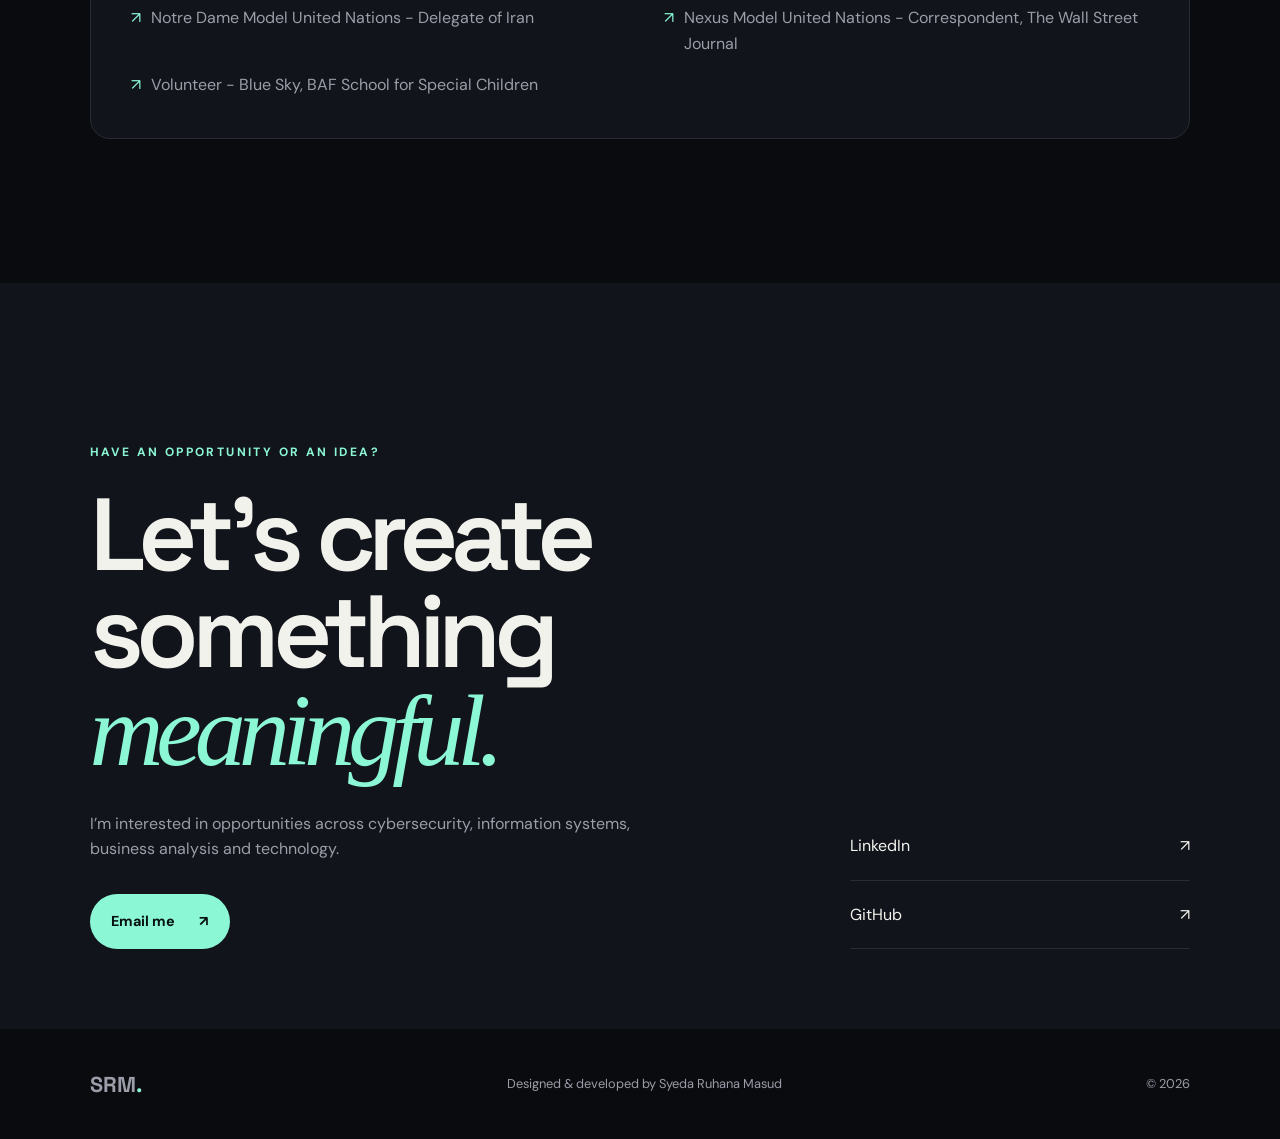
==== commit 9c0c0bdf: "Added Digital Portfolio Picture" ====
--- a/docs/index.html
+++ b/docs/index.html
@@ -29,12 +29,19 @@
       <div class="hero-content reveal">
         <p class="eyebrow">Hello, I’m</p>
         <h1> Syeda Ruhana<br><span>Masud.</span></h1>
+        
         <p class="hero-copy">A Bachelor of Information Technology student focused on <strong>cybersecurity, information systems and business analysis</strong>.</p>
         <div class="hero-actions">
           <a class="button primary" href="#projects">Explore my work <span>↘</span></a>
           <a class="text-link" href="#contact">Let’s connect <span>→</span></a>
         </div>
       </div>
+         <div class="profile-image reveal">
+  <img
+    src="images/portfolio picture .jpeg"
+    alt="Portrait of Syeda Ruhana Masud"
+  >
+</div>
       <div class="hero-side reveal" aria-label="Focus areas">
         <p>Based in Sydney, Australia</p>
         <div class="rotating-text"><span>Cybersecurity</span><span>Business Analysis</span><span>Web Development</span><span>UI/UX Design</span></div>
@@ -46,6 +53,7 @@
       <div class="section-number reveal">01</div>
       <div class="section-heading reveal"><p class="eyebrow">About me</p><h2>Curious by nature.<br>Driven by impact.</h2></div>
       <div class="about-grid">
+     
         <p class="large-copy reveal">I enjoy understanding how technology works—and how it can be made more useful, secure and human.</p>
         <div class="body-copy reveal">
           <p>I’m completing a Bachelor of Information Technology at Macquarie University, majoring in Cybersecurity and Information Systems and Business Analysis. I enjoy learning how technology can solve real problems and create better experiences for people.</p>
--- a/docs/style.css
+++ b/docs/style.css
@@ -1,5 +1,21 @@
 :root{--bg:#0a0b0f;--surface:#12141b;--surface-2:#181b24;--text:#f2f2ed;--muted:#9b9da8;--line:#292c36;--accent:#8bf7d5;--accent-2:#9aa8ff;--header:rgba(10,11,15,.78);--shadow:0 24px 60px rgba(0,0,0,.28)}
+
 *{box-sizing:border-box}html{scroll-behavior:smooth;scroll-padding-top:5rem}body{margin:0;background:var(--bg);color:var(--text);font-family:"DM Sans",sans-serif;line-height:1.6;overflow-x:hidden}body.light{--bg:#f2f1ec;--surface:#fff;--surface-2:#e8e7e1;--text:#11131a;--muted:#5e616b;--line:#d2d1ca;--accent:#087c65;--accent-2:#4e61d8;--header:rgba(242,241,236,.82);--shadow:0 24px 60px rgba(30,32,40,.12)}a{color:inherit;text-decoration:none}button{font:inherit}.site-header{position:fixed;z-index:50;top:0;left:0;width:100%;height:5rem;padding:0 clamp(1.25rem,4vw,4.5rem);display:flex;align-items:center;gap:2rem;background:var(--header);border-bottom:1px solid transparent;backdrop-filter:blur(16px);transition:.3s}.site-header.scrolled{border-color:var(--line)}.logo{font:700 1.35rem "Space Grotesk"}.logo span{color:var(--accent)}.nav-links{display:flex;gap:clamp(1rem,2vw,2rem);margin-left:auto}.nav-links a{font-size:.84rem;color:var(--muted);transition:.2s}.nav-links a:hover,.nav-links a.active{color:var(--text)}.theme-button,.menu-button{border:1px solid var(--line);background:transparent;color:var(--text);width:2.6rem;height:2.6rem;border-radius:50%;cursor:pointer}.menu-button{display:none}.hero{position:relative;min-height:100vh;padding:10rem clamp(1.25rem,7vw,8rem) 5rem;display:grid;grid-template-columns:minmax(0,1fr) 18rem;align-items:center;overflow:hidden}.hero-content{position:relative;z-index:2}.eyebrow{text-transform:uppercase;letter-spacing:.2em;font-size:.75rem;font-weight:700;color:var(--accent);margin:0 0 1.5rem}.hero h1{font:600 clamp(4.5rem,12vw,10rem)/.82 "Space Grotesk";letter-spacing:-.08em;margin:0;max-width:950px}.hero h1 span{color:transparent;-webkit-text-stroke:1.5px var(--text)}.hero-copy{max-width:660px;font-size:clamp(1.05rem,2vw,1.35rem);color:var(--muted);margin:2.75rem 0}.hero-copy strong{color:var(--text);font-weight:500}.hero-actions{display:flex;align-items:center;gap:2rem}.button{display:inline-flex;align-items:center;gap:1.5rem;padding:1rem 1.35rem;border-radius:100px;font-weight:700;font-size:.9rem}.button.primary{background:var(--accent);color:#07110e}.button span,.text-link span{transition:transform .2s}.button:hover span,.text-link:hover span{transform:translate(3px,-3px)}.text-link{border-bottom:1px solid var(--line);padding:.65rem 0}.hero-side{justify-self:end;align-self:end;margin-bottom:5rem;color:var(--muted);font-size:.8rem}.rotating-text{font:600 1.15rem "Space Grotesk";color:var(--text);height:1.8rem;overflow:hidden}.rotating-text span{display:block;animation:rotateText 8s infinite}.hero-orb{position:absolute;border-radius:50%;filter:blur(2px);opacity:.7}.orb-one{right:5%;top:22%;width:28vw;height:28vw;max-width:420px;max-height:420px;border:1px solid rgba(139,247,213,.2);box-shadow:inset 0 0 80px rgba(139,247,213,.06)}.orb-two{right:17%;top:31%;width:12vw;height:12vw;background:linear-gradient(135deg,var(--accent-2),transparent);filter:blur(45px)}.scroll-cue{position:absolute;bottom:2rem;left:50%;transform:translateX(-50%);display:flex;flex-direction:column;align-items:center;gap:.6rem;font-size:.7rem;text-transform:uppercase;letter-spacing:.15em;color:var(--muted)}.scroll-cue i{display:block;width:1px;height:2.5rem;background:linear-gradient(var(--accent),transparent)}
 .section{position:relative;padding:9rem clamp(1.25rem,7vw,8rem);border-top:1px solid var(--line)}.section-number{position:absolute;right:clamp(1.25rem,7vw,8rem);top:9rem;color:var(--muted);font:500 .8rem "Space Grotesk"}.section-heading{margin-bottom:5rem}.section-heading h2{font:600 clamp(2.6rem,6vw,5.3rem)/1 "Space Grotesk";letter-spacing:-.06em;margin:0}.about-grid{display:grid;grid-template-columns:1.2fr 1fr;gap:8vw}.large-copy{font:500 clamp(1.8rem,3.5vw,3rem)/1.25 "Space Grotesk";margin:0}.body-copy{color:var(--muted);font-size:1.05rem;max-width:570px}.body-copy p:first-child{margin-top:0}.interest-list{border-top:1px solid var(--line)}.interest-item{display:grid;grid-template-columns:4rem 1fr 1.25fr 2rem;gap:2rem;align-items:center;padding:2.2rem 0;border-bottom:1px solid var(--line);transition:.25s}.interest-item:hover{padding-left:1rem;background:linear-gradient(90deg,rgba(139,247,213,.05),transparent)}.interest-item>span{color:var(--accent);font-size:.75rem}.interest-item h3{font:600 clamp(1.4rem,2.5vw,2rem) "Space Grotesk";margin:0}.interest-item p{color:var(--muted);margin:0}.interest-item b{font-size:1.4rem}.personal-note{display:flex;justify-content:space-between;align-items:center;margin-top:5rem;padding:2rem;border:1px solid var(--line);border-radius:1rem}.personal-note p{font-weight:700}.personal-note div{display:flex;flex-wrap:wrap;gap:.7rem}.personal-note span,.tags span{padding:.45rem .75rem;border:1px solid var(--line);border-radius:100px;color:var(--muted);font-size:.75rem}.skills-grid{display:grid;grid-template-columns:repeat(2,1fr);gap:1rem}.skill-card{min-height:330px;padding:2.3rem;background:var(--surface);border:1px solid var(--line);border-radius:1.25rem;display:flex;flex-direction:column;transition:.3s}.skill-card:hover{transform:translateY(-6px);border-color:var(--accent);box-shadow:var(--shadow)}.skill-card span{color:var(--accent);font-size:.75rem;text-transform:uppercase;letter-spacing:.15em}.skill-card h3{font:600 clamp(1.8rem,3vw,2.7rem)/1.15 "Space Grotesk";letter-spacing:-.04em;margin:2rem 0 auto}.skill-card p{color:var(--muted);max-width:500px;margin-bottom:0}.tools{text-align:center;color:var(--muted);margin-top:3rem}.tools strong{color:var(--text)}.project-grid{display:grid;grid-template-columns:repeat(2,1fr);gap:1rem}.project-card{background:var(--surface);border:1px solid var(--line);border-radius:1.25rem;padding:2rem;min-height:390px;display:flex;flex-direction:column;overflow:hidden;transition:.3s}.project-card:hover{transform:translateY(-5px);border-color:var(--accent-2)}.project-card.featured{grid-column:1/-1;min-height:600px;position:relative}.project-top{display:flex;justify-content:space-between;text-transform:uppercase;letter-spacing:.13em;color:var(--muted);font-size:.7rem}.project-info{margin-top:auto;position:relative;z-index:2}.project-info h3{font:600 clamp(1.8rem,4vw,3.5rem)/1.05 "Space Grotesk";letter-spacing:-.05em;margin:1rem 0}.project-info p{max-width:720px;color:var(--muted)}.tags{display:flex;flex-wrap:wrap;gap:.5rem;margin-top:1.5rem}.project-visual{position:absolute;right:5%;top:7%;width:45%;height:65%}.planet{position:absolute;width:220px;height:220px;right:16%;top:22%;border-radius:50%;background:radial-gradient(circle at 35% 30%,var(--accent),#226f69 35%,#10151b 72%);box-shadow:0 0 80px rgba(139,247,213,.16)}.orbit{position:absolute;inset:5%;border:1px solid rgba(154,168,255,.45);border-radius:50%;transform:rotate(-20deg)}.sat{position:absolute;top:13%;left:20%;font-size:2rem;color:var(--accent-2);animation:float 3s ease-in-out infinite}.timeline{border-top:1px solid var(--line)}.timeline-item{display:grid;grid-template-columns:1fr 2fr;gap:5rem;padding:3rem 0;border-bottom:1px solid var(--line)}.timeline-item span{display:block;color:var(--accent);font-size:.75rem;text-transform:uppercase;letter-spacing:.15em}.timeline-item small{color:var(--muted)}.timeline-item h3{font:600 clamp(1.4rem,2.5vw,2rem) "Space Grotesk";margin:0}.timeline-item p{color:var(--muted);max-width:760px}.achievement-panel{margin-top:5rem;padding:2.5rem;background:var(--surface);border:1px solid var(--line);border-radius:1.25rem}.achievement-panel ul{display:grid;grid-template-columns:repeat(2,minmax(0,1fr));gap:1rem 3rem;margin:0;padding:0;list-style:none}.achievement-panel li{position:relative;padding-left:1.25rem;color:var(--muted)}.achievement-panel li::before{content:'↗';position:absolute;left:0;color:var(--accent)}.contact{padding:10rem clamp(1.25rem,7vw,8rem) 5rem;background:var(--surface);display:grid;grid-template-columns:2fr 1fr;gap:5rem;align-items:end}.contact h2{font:600 clamp(3.3rem,8vw,7rem)/.95 "Space Grotesk";letter-spacing:-.07em;margin:0 0 2rem}.contact h2 em{font-family:Georgia,serif;font-weight:400;color:var(--accent)}.contact-inner>p:not(.eyebrow){color:var(--muted);max-width:600px;margin-bottom:2rem}.contact-links{display:flex;flex-direction:column}.contact-links a{display:flex;justify-content:space-between;padding:1.3rem 0;border-bottom:1px solid var(--line)}footer{padding:2rem clamp(1.25rem,7vw,8rem);display:flex;align-items:center;justify-content:space-between;color:var(--muted);font-size:.8rem}.reveal{opacity:0;transform:translateY(45px);transition:opacity .8s ease,transform .8s cubic-bezier(.2,.7,.2,1)}.reveal.visible{opacity:1;transform:none}
-@keyframes rotateText{0%,20%{transform:translateY(0)}25%,45%{transform:translateY(-1.8rem)}50%,70%{transform:translateY(-3.6rem)}75%,95%{transform:translateY(-5.4rem)}100%{transform:translateY(0)}}@keyframes float{50%{transform:translateY(-12px) rotate(10deg)}}
+@keyframes rotateText{0%,20%{transform:translateY(0)}25%,45%{transform:translateY(-1.8rem)}50%,70%{transform:translateY(-3.6rem)}75%,95%{transform:translateY(-5.4rem)}100%{transform:translateY(0)}}@keyframes float{50%{transform:translateY(-12px) rotate(10deg)}} 
 @media(max-width:800px){.site-header{height:4.5rem}.menu-button{display:grid;place-content:center;gap:5px;margin-left:auto}.menu-button span{display:block;width:17px;height:1px;background:var(--text)}.nav-links{position:absolute;top:4.5rem;left:0;width:100%;padding:2rem;display:none;flex-direction:column;background:var(--surface);border-bottom:1px solid var(--line)}.nav-links.open{display:flex}.hero{grid-template-columns:1fr;padding-top:8rem}.hero h1{font-size:clamp(4rem,20vw,7rem)}.hero-side{display:none}.orb-one{width:70vw;height:70vw;right:-20%;top:22%}.scroll-cue{display:none}.section{padding-top:6rem;padding-bottom:6rem}.section-number{top:6rem}.about-grid,.contact{grid-template-columns:1fr}.interest-item{grid-template-columns:2rem 1fr 1.5rem;gap:1rem}.interest-item p{grid-column:2/4}.personal-note{align-items:flex-start;flex-direction:column}.skills-grid,.project-grid,.achievement-panel ul{grid-template-columns:1fr}.project-card.featured{min-height:600px}.project-visual{width:95%;right:-15%;top:3%;opacity:.7}.timeline-item{grid-template-columns:1fr;gap:1.5rem}.contact{padding-top:7rem}footer{flex-wrap:wrap;gap:1rem}}@media(prefers-reduced-motion:reduce){html{scroll-behavior:auto}.reveal{opacity:1;transform:none;transition:none}.rotating-text span,.sat{animation:none}}
+.profile-image {
+  width: 320px;
+  height: 320px;
+  overflow: hidden;
+  border: 2px solid var(--accent);
+  border-radius: 50%;
+}
+
+.profile-image img {
+  width: 100%;
+  height: 100%;
+  display: block;
+  object-fit: cover;
+  object-position: center;
+}
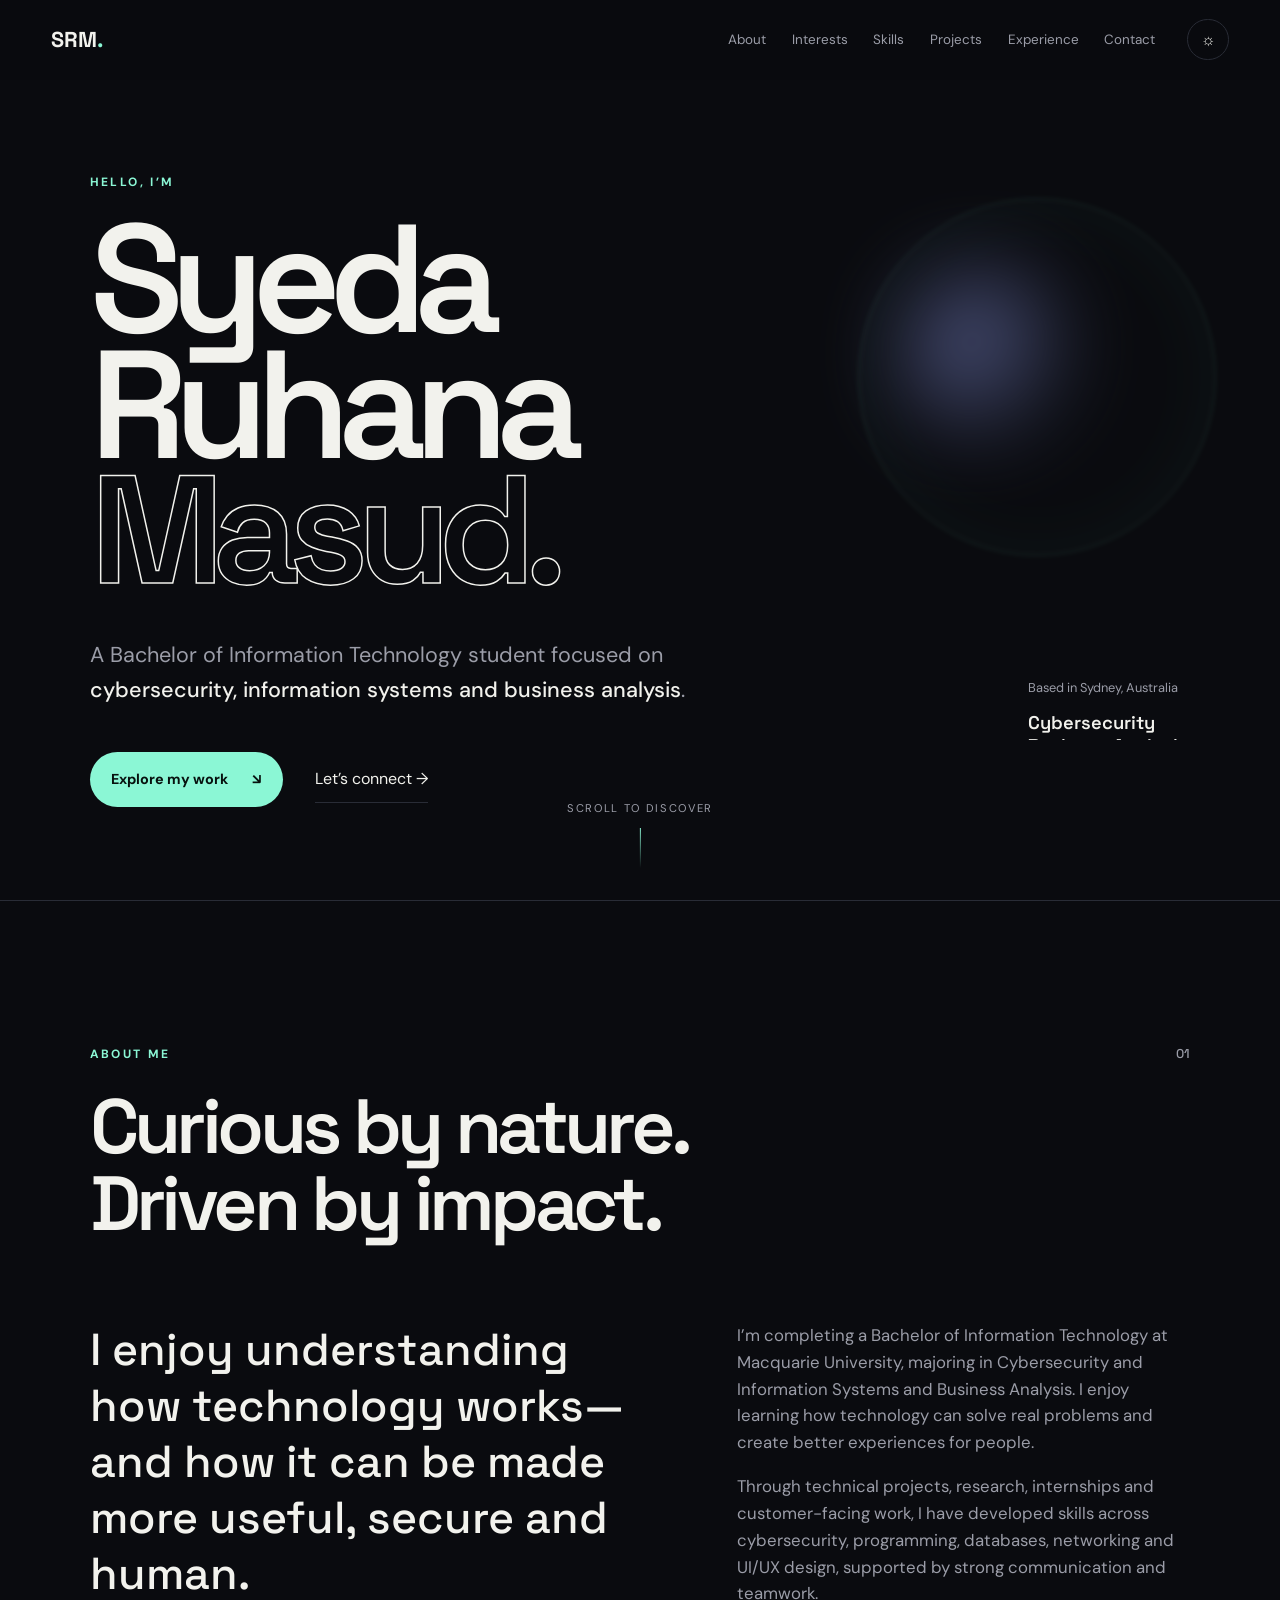
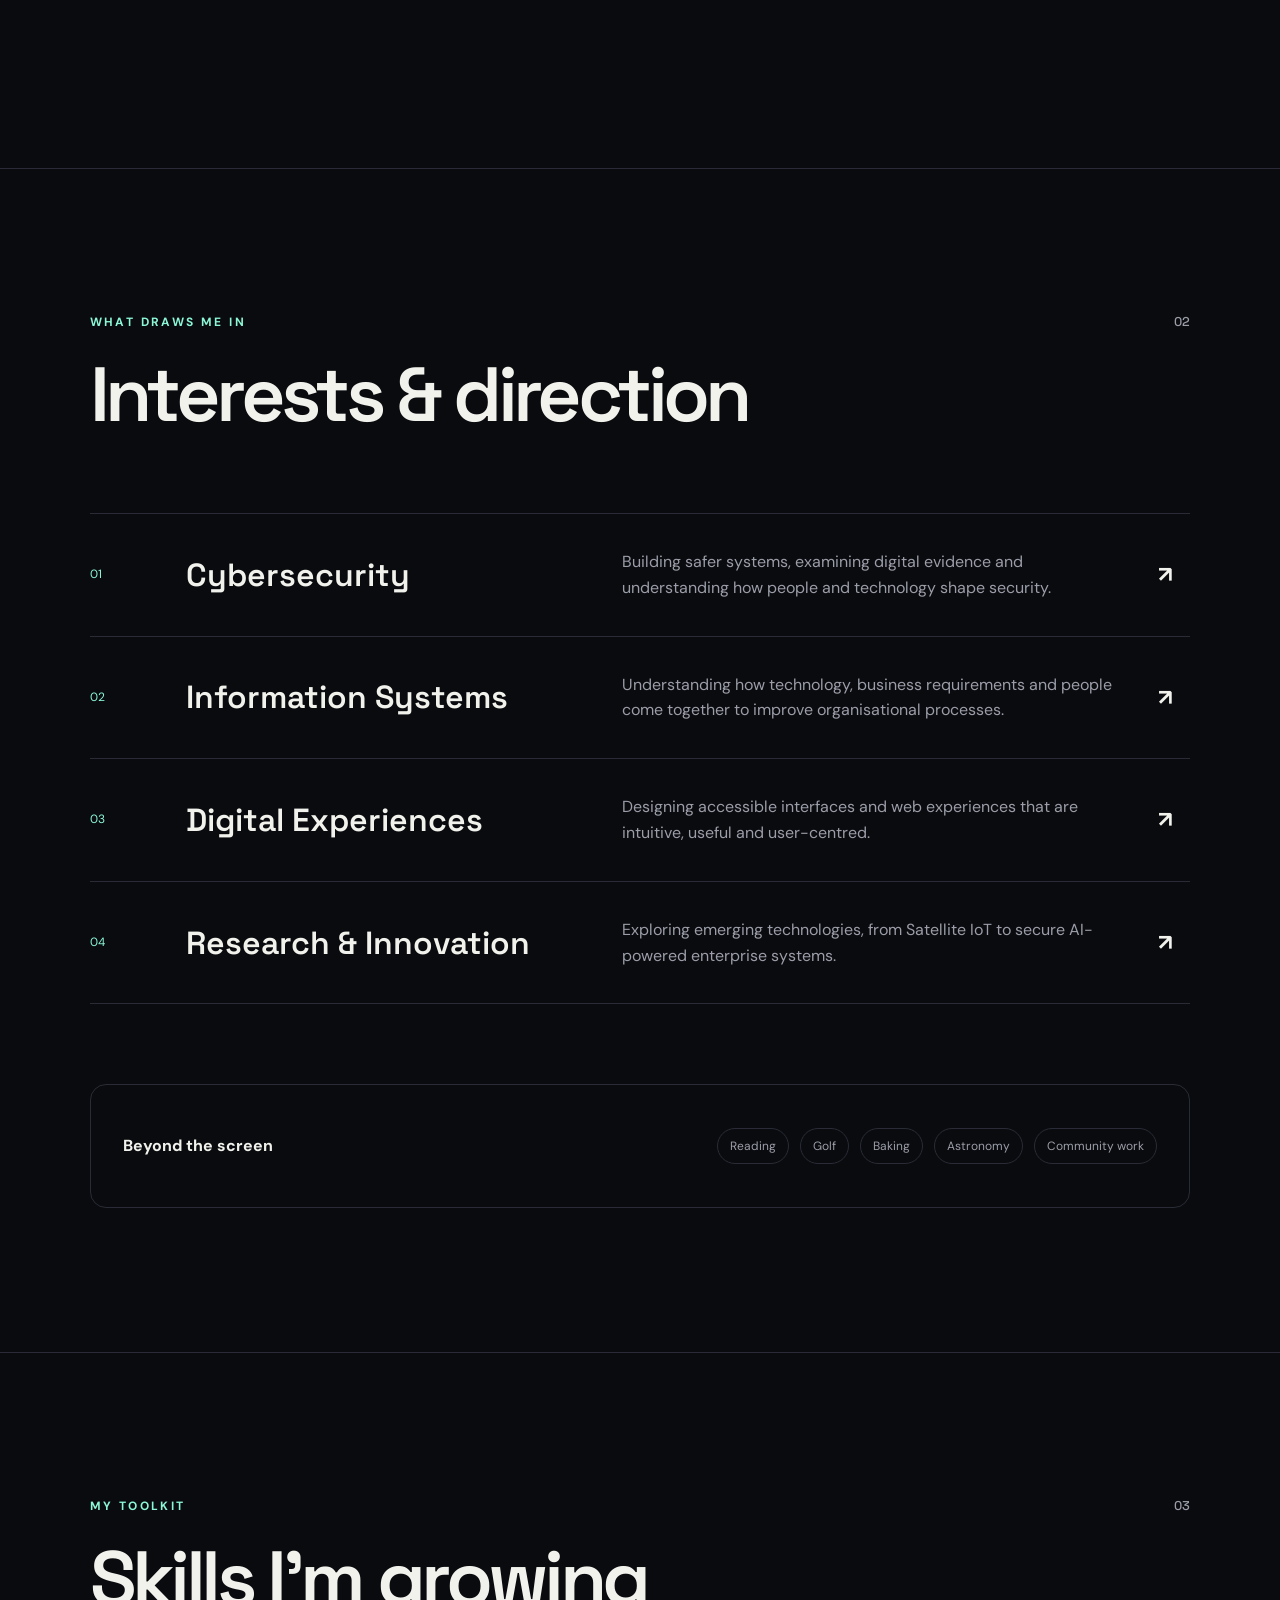
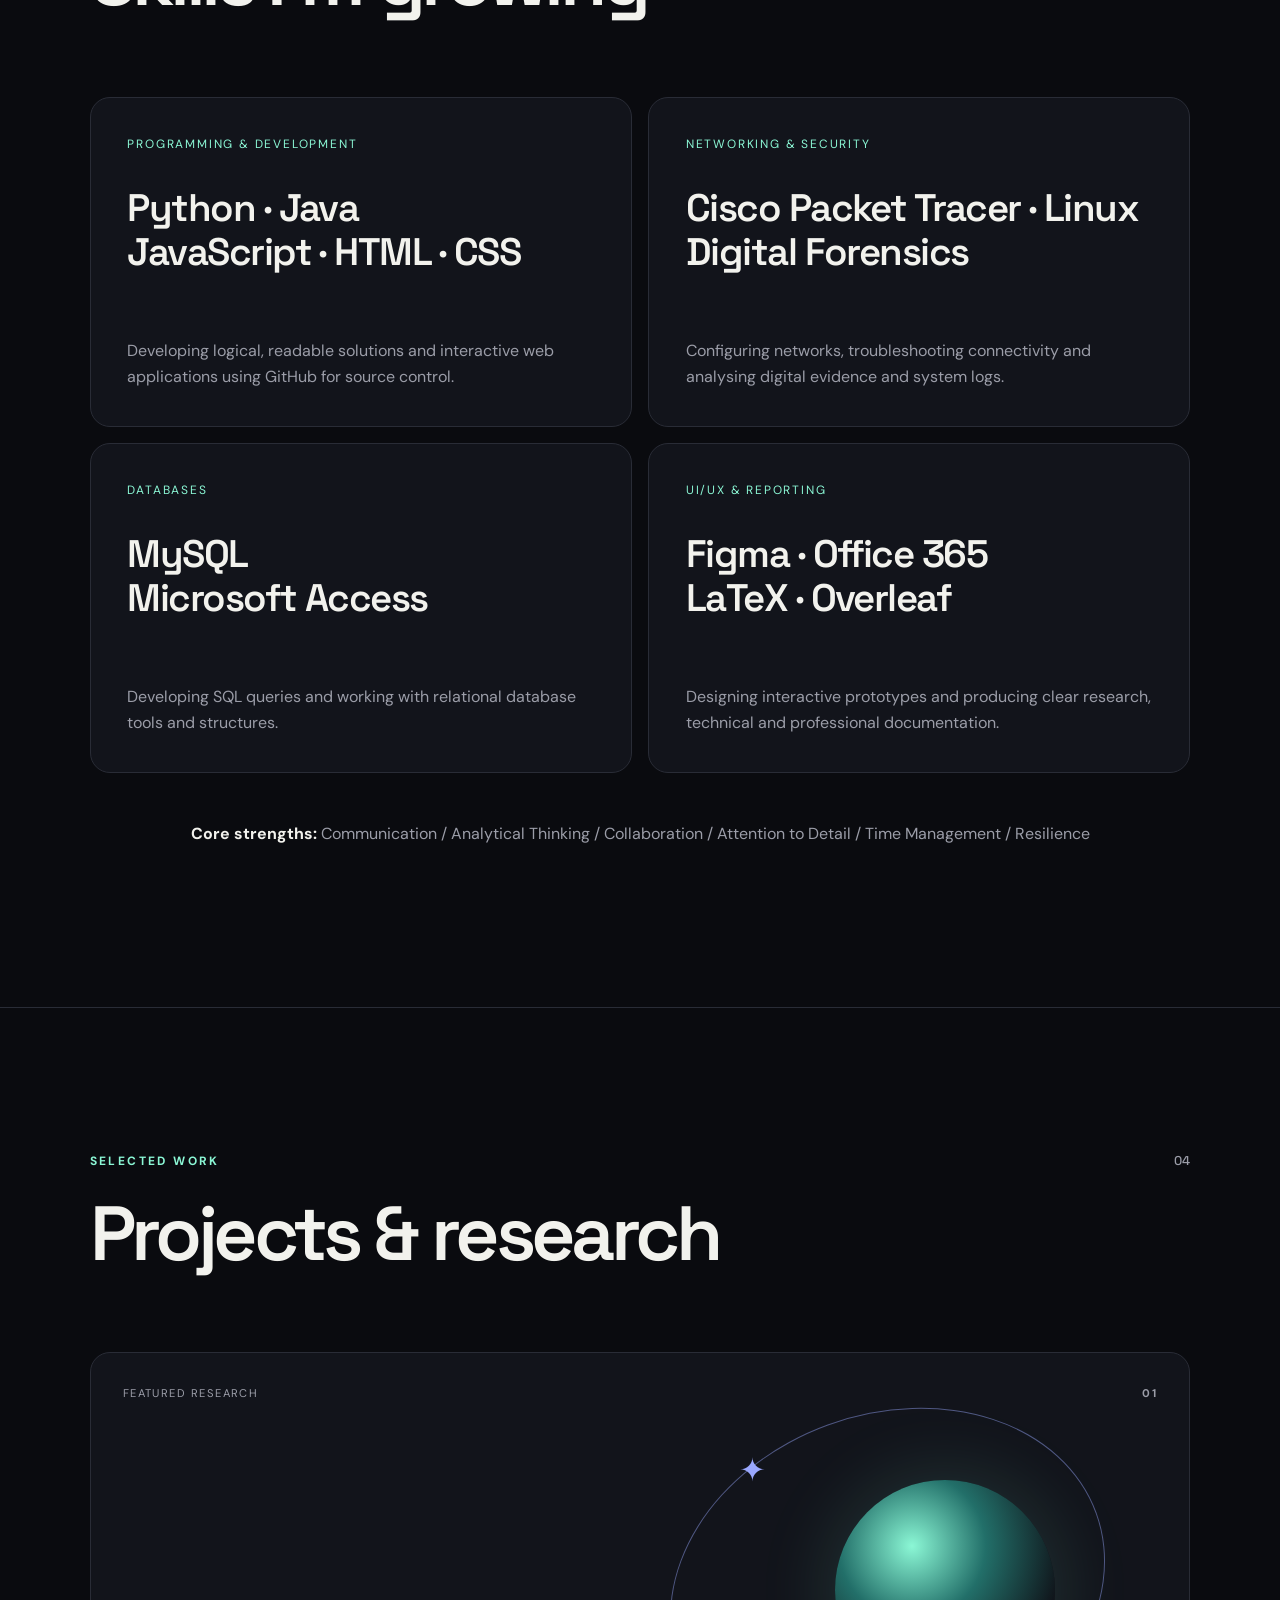
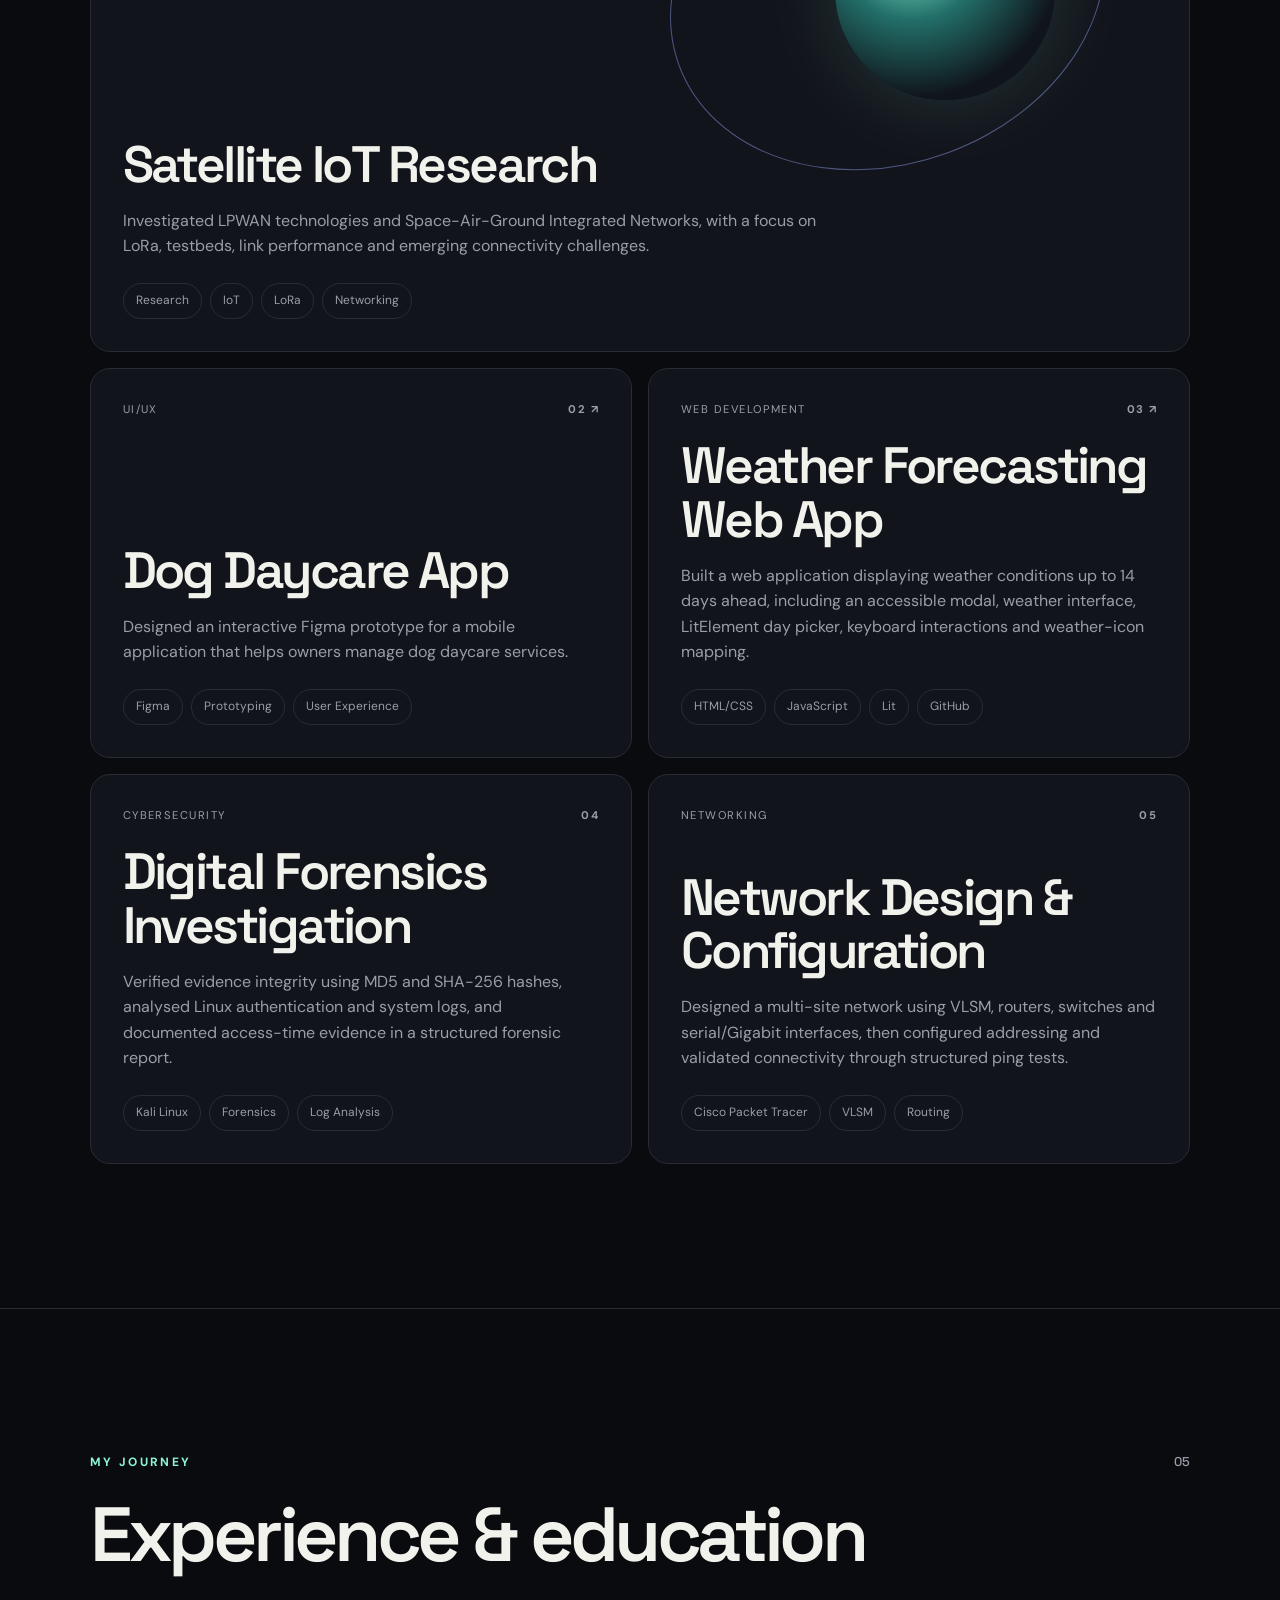
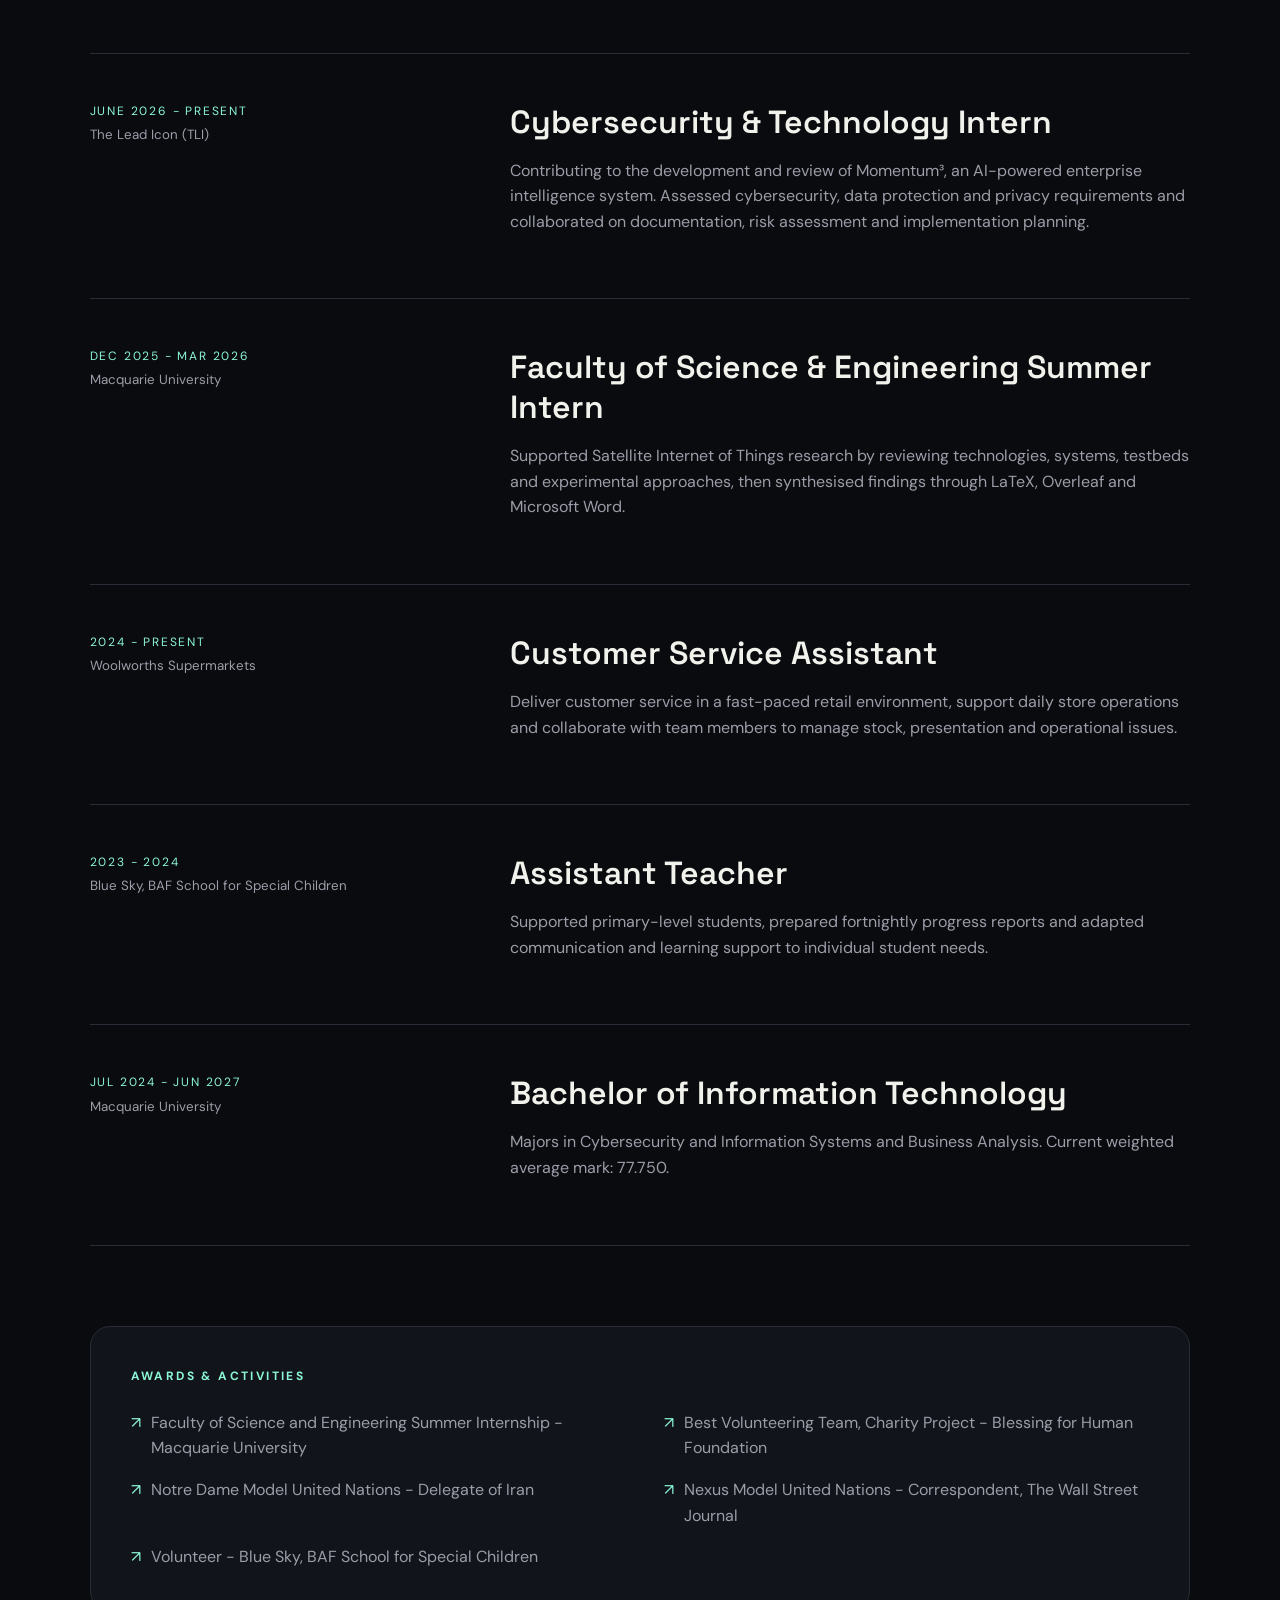
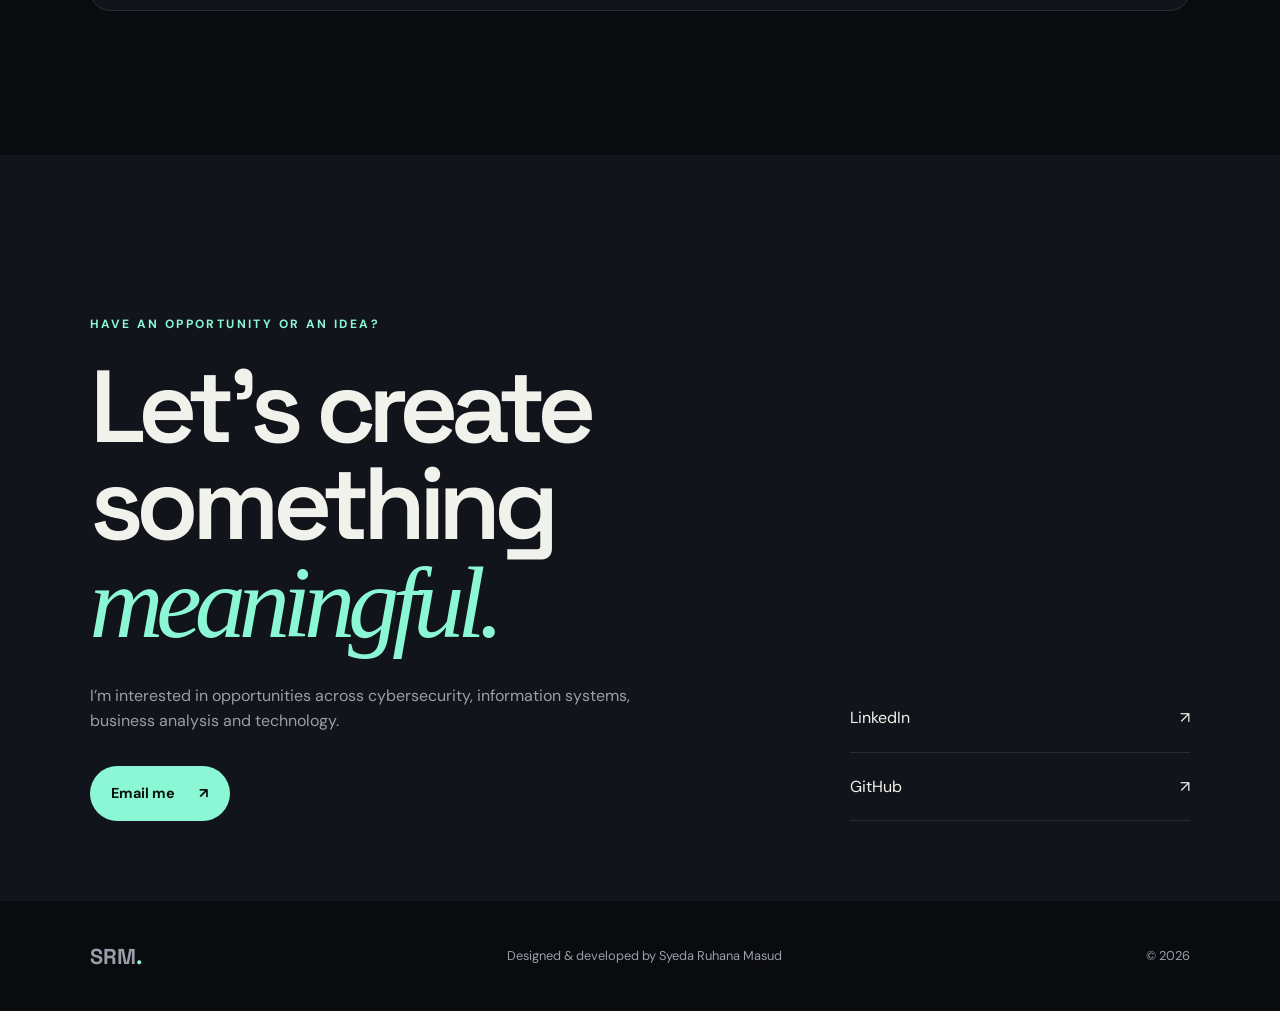
==== commit abec6424: "Add links to dog daycare and weather app" ====
--- a/docs/index.html
+++ b/docs/index.html
@@ -36,12 +36,7 @@
           <a class="text-link" href="#contact">Let’s connect <span>→</span></a>
         </div>
       </div>
-         <div class="profile-image reveal">
-  <img
-    src="images/portfolio picture .jpeg"
-    alt="Portrait of Syeda Ruhana Masud"
-  >
-</div>
+      
       <div class="hero-side reveal" aria-label="Focus areas">
         <p>Based in Sydney, Australia</p>
         <div class="rotating-text"><span>Cybersecurity</span><span>Business Analysis</span><span>Web Development</span><span>UI/UX Design</span></div>
@@ -91,8 +86,64 @@
       <div class="section-heading reveal"><p class="eyebrow">Selected work</p><h2>Projects &amp; research</h2></div>
       <div class="project-grid">
         <article class="project-card featured reveal"><div class="project-top"><span>Featured research</span><b>01</b></div><div class="project-visual satellite" aria-hidden="true"><div class="planet"></div><div class="orbit"></div><div class="sat">✦</div></div><div class="project-info"><h3>Satellite IoT Research</h3><p>Investigated LPWAN technologies and Space-Air-Ground Integrated Networks, with a focus on LoRa, testbeds, link performance and emerging connectivity challenges.</p><div class="tags"><span>Research</span><span>IoT</span><span>LoRa</span><span>Networking</span></div></div></article>
-        <article class="project-card reveal"><div class="project-top"><span>UI/UX</span><b>02</b></div><div class="project-info"><h3>Dog Daycare App</h3><p>Designed an interactive Figma prototype for a mobile application that helps owners manage dog daycare services.</p><div class="tags"><span>Figma</span><span>Prototyping</span><span>User Experience</span></div></div></article>
-        <article class="project-card reveal"><div class="project-top"><span>Web development</span><b>03</b></div><div class="project-info"><h3>Weather Forecasting Web App</h3><p>Built a web application displaying weather conditions up to 14 days ahead, including an accessible modal, weather interface, LitElement day picker, keyboard interactions and weather-icon mapping.</p><div class="tags"><span>HTML/CSS</span><span>JavaScript</span><span>Lit</span><span>GitHub</span></div></div></article>
+       <a
+  class="project-card reveal"
+  href="https://www.figma.com/proto/GfvVJuahijYoOfrftUzkww/Dog-Day-Care?node-id=0-1&amp;t=iCDOKIbCqzEYcGdz-1"
+  target="_blank"
+  rel="noopener noreferrer"
+  aria-label="Open the Dog Daycare Figma prototype"
+>
+  <div class="project-top">
+    <span>UI/UX</span>
+    <b>02 ↗</b>
+  </div>
+
+  <div class="project-info">
+    <h3>Dog Daycare App</h3>
+
+    <p>
+      Designed an interactive Figma prototype for a mobile application
+      that helps owners manage dog daycare services.
+    </p>
+
+    <div class="tags">
+      <span>Figma</span>
+      <span>Prototyping</span>
+      <span>User Experience</span>
+    </div>
+  </div>
+</a>
+
+       <a
+  class="project-card reveal"
+  href="https://comp2110-g11-weather-app.pages.dev/"
+  target="_blank"
+  rel="noopener noreferrer"
+  aria-label="Open the live Weather Forecasting application"
+>
+  <div class="project-top">
+    <span>Web Development</span>
+    <b>03 ↗</b>
+  </div>
+
+  <div class="project-info">
+    <h3>Weather Forecasting Web App</h3>
+
+    <p>
+      Built a web application displaying weather conditions up to
+      14 days ahead, including an accessible modal, weather interface,
+      LitElement day picker, keyboard interactions and weather-icon
+      mapping.
+    </p>
+
+    <div class="tags">
+      <span>HTML/CSS</span>
+      <span>JavaScript</span>
+      <span>Lit</span>
+      <span>GitHub</span>
+    </div>
+  </div>
+</a>
         <article class="project-card reveal"><div class="project-top"><span>Cybersecurity</span><b>04</b></div><div class="project-info"><h3>Digital Forensics Investigation</h3><p>Verified evidence integrity using MD5 and SHA-256 hashes, analysed Linux authentication and system logs, and documented access-time evidence in a structured forensic report.</p><div class="tags"><span>Kali Linux</span><span>Forensics</span><span>Log Analysis</span></div></div></article>
         <article class="project-card reveal"><div class="project-top"><span>Networking</span><b>05</b></div><div class="project-info"><h3>Network Design &amp; Configuration</h3><p>Designed a multi-site network using VLSM, routers, switches and serial/Gigabit interfaces, then configured addressing and validated connectivity through structured ping tests.</p><div class="tags"><span>Cisco Packet Tracer</span><span>VLSM</span><span>Routing</span></div></div></article>
       </div>
--- a/docs/style.css
+++ b/docs/style.css
@@ -4,18 +4,21 @@
 .section{position:relative;padding:9rem clamp(1.25rem,7vw,8rem);border-top:1px solid var(--line)}.section-number{position:absolute;right:clamp(1.25rem,7vw,8rem);top:9rem;color:var(--muted);font:500 .8rem "Space Grotesk"}.section-heading{margin-bottom:5rem}.section-heading h2{font:600 clamp(2.6rem,6vw,5.3rem)/1 "Space Grotesk";letter-spacing:-.06em;margin:0}.about-grid{display:grid;grid-template-columns:1.2fr 1fr;gap:8vw}.large-copy{font:500 clamp(1.8rem,3.5vw,3rem)/1.25 "Space Grotesk";margin:0}.body-copy{color:var(--muted);font-size:1.05rem;max-width:570px}.body-copy p:first-child{margin-top:0}.interest-list{border-top:1px solid var(--line)}.interest-item{display:grid;grid-template-columns:4rem 1fr 1.25fr 2rem;gap:2rem;align-items:center;padding:2.2rem 0;border-bottom:1px solid var(--line);transition:.25s}.interest-item:hover{padding-left:1rem;background:linear-gradient(90deg,rgba(139,247,213,.05),transparent)}.interest-item>span{color:var(--accent);font-size:.75rem}.interest-item h3{font:600 clamp(1.4rem,2.5vw,2rem) "Space Grotesk";margin:0}.interest-item p{color:var(--muted);margin:0}.interest-item b{font-size:1.4rem}.personal-note{display:flex;justify-content:space-between;align-items:center;margin-top:5rem;padding:2rem;border:1px solid var(--line);border-radius:1rem}.personal-note p{font-weight:700}.personal-note div{display:flex;flex-wrap:wrap;gap:.7rem}.personal-note span,.tags span{padding:.45rem .75rem;border:1px solid var(--line);border-radius:100px;color:var(--muted);font-size:.75rem}.skills-grid{display:grid;grid-template-columns:repeat(2,1fr);gap:1rem}.skill-card{min-height:330px;padding:2.3rem;background:var(--surface);border:1px solid var(--line);border-radius:1.25rem;display:flex;flex-direction:column;transition:.3s}.skill-card:hover{transform:translateY(-6px);border-color:var(--accent);box-shadow:var(--shadow)}.skill-card span{color:var(--accent);font-size:.75rem;text-transform:uppercase;letter-spacing:.15em}.skill-card h3{font:600 clamp(1.8rem,3vw,2.7rem)/1.15 "Space Grotesk";letter-spacing:-.04em;margin:2rem 0 auto}.skill-card p{color:var(--muted);max-width:500px;margin-bottom:0}.tools{text-align:center;color:var(--muted);margin-top:3rem}.tools strong{color:var(--text)}.project-grid{display:grid;grid-template-columns:repeat(2,1fr);gap:1rem}.project-card{background:var(--surface);border:1px solid var(--line);border-radius:1.25rem;padding:2rem;min-height:390px;display:flex;flex-direction:column;overflow:hidden;transition:.3s}.project-card:hover{transform:translateY(-5px);border-color:var(--accent-2)}.project-card.featured{grid-column:1/-1;min-height:600px;position:relative}.project-top{display:flex;justify-content:space-between;text-transform:uppercase;letter-spacing:.13em;color:var(--muted);font-size:.7rem}.project-info{margin-top:auto;position:relative;z-index:2}.project-info h3{font:600 clamp(1.8rem,4vw,3.5rem)/1.05 "Space Grotesk";letter-spacing:-.05em;margin:1rem 0}.project-info p{max-width:720px;color:var(--muted)}.tags{display:flex;flex-wrap:wrap;gap:.5rem;margin-top:1.5rem}.project-visual{position:absolute;right:5%;top:7%;width:45%;height:65%}.planet{position:absolute;width:220px;height:220px;right:16%;top:22%;border-radius:50%;background:radial-gradient(circle at 35% 30%,var(--accent),#226f69 35%,#10151b 72%);box-shadow:0 0 80px rgba(139,247,213,.16)}.orbit{position:absolute;inset:5%;border:1px solid rgba(154,168,255,.45);border-radius:50%;transform:rotate(-20deg)}.sat{position:absolute;top:13%;left:20%;font-size:2rem;color:var(--accent-2);animation:float 3s ease-in-out infinite}.timeline{border-top:1px solid var(--line)}.timeline-item{display:grid;grid-template-columns:1fr 2fr;gap:5rem;padding:3rem 0;border-bottom:1px solid var(--line)}.timeline-item span{display:block;color:var(--accent);font-size:.75rem;text-transform:uppercase;letter-spacing:.15em}.timeline-item small{color:var(--muted)}.timeline-item h3{font:600 clamp(1.4rem,2.5vw,2rem) "Space Grotesk";margin:0}.timeline-item p{color:var(--muted);max-width:760px}.achievement-panel{margin-top:5rem;padding:2.5rem;background:var(--surface);border:1px solid var(--line);border-radius:1.25rem}.achievement-panel ul{display:grid;grid-template-columns:repeat(2,minmax(0,1fr));gap:1rem 3rem;margin:0;padding:0;list-style:none}.achievement-panel li{position:relative;padding-left:1.25rem;color:var(--muted)}.achievement-panel li::before{content:'↗';position:absolute;left:0;color:var(--accent)}.contact{padding:10rem clamp(1.25rem,7vw,8rem) 5rem;background:var(--surface);display:grid;grid-template-columns:2fr 1fr;gap:5rem;align-items:end}.contact h2{font:600 clamp(3.3rem,8vw,7rem)/.95 "Space Grotesk";letter-spacing:-.07em;margin:0 0 2rem}.contact h2 em{font-family:Georgia,serif;font-weight:400;color:var(--accent)}.contact-inner>p:not(.eyebrow){color:var(--muted);max-width:600px;margin-bottom:2rem}.contact-links{display:flex;flex-direction:column}.contact-links a{display:flex;justify-content:space-between;padding:1.3rem 0;border-bottom:1px solid var(--line)}footer{padding:2rem clamp(1.25rem,7vw,8rem);display:flex;align-items:center;justify-content:space-between;color:var(--muted);font-size:.8rem}.reveal{opacity:0;transform:translateY(45px);transition:opacity .8s ease,transform .8s cubic-bezier(.2,.7,.2,1)}.reveal.visible{opacity:1;transform:none}
 @keyframes rotateText{0%,20%{transform:translateY(0)}25%,45%{transform:translateY(-1.8rem)}50%,70%{transform:translateY(-3.6rem)}75%,95%{transform:translateY(-5.4rem)}100%{transform:translateY(0)}}@keyframes float{50%{transform:translateY(-12px) rotate(10deg)}} 
 @media(max-width:800px){.site-header{height:4.5rem}.menu-button{display:grid;place-content:center;gap:5px;margin-left:auto}.menu-button span{display:block;width:17px;height:1px;background:var(--text)}.nav-links{position:absolute;top:4.5rem;left:0;width:100%;padding:2rem;display:none;flex-direction:column;background:var(--surface);border-bottom:1px solid var(--line)}.nav-links.open{display:flex}.hero{grid-template-columns:1fr;padding-top:8rem}.hero h1{font-size:clamp(4rem,20vw,7rem)}.hero-side{display:none}.orb-one{width:70vw;height:70vw;right:-20%;top:22%}.scroll-cue{display:none}.section{padding-top:6rem;padding-bottom:6rem}.section-number{top:6rem}.about-grid,.contact{grid-template-columns:1fr}.interest-item{grid-template-columns:2rem 1fr 1.5rem;gap:1rem}.interest-item p{grid-column:2/4}.personal-note{align-items:flex-start;flex-direction:column}.skills-grid,.project-grid,.achievement-panel ul{grid-template-columns:1fr}.project-card.featured{min-height:600px}.project-visual{width:95%;right:-15%;top:3%;opacity:.7}.timeline-item{grid-template-columns:1fr;gap:1.5rem}.contact{padding-top:7rem}footer{flex-wrap:wrap;gap:1rem}}@media(prefers-reduced-motion:reduce){html{scroll-behavior:auto}.reveal{opacity:1;transform:none;transition:none}.rotating-text span,.sat{animation:none}}
-.profile-image {
-  width: 320px;
-  height: 320px;
-  overflow: hidden;
-  border: 2px solid var(--accent);
-  border-radius: 50%;
+.project-card {
+  color: inherit;
+  text-decoration: none;
+  cursor: pointer;
 }
 
-.profile-image img {
-  width: 100%;
-  height: 100%;
-  display: block;
-  object-fit: cover;
-  object-position: center;
+.project-card .project-top b {
+  transition: transform 0.25s ease;
+}
+
+.project-card:hover .project-top b {
+  transform: translate(4px, -4px);
+}
+
+.project-card:focus-visible {
+  outline: 3px solid var(--accent);
+  outline-offset: 4px;
 }
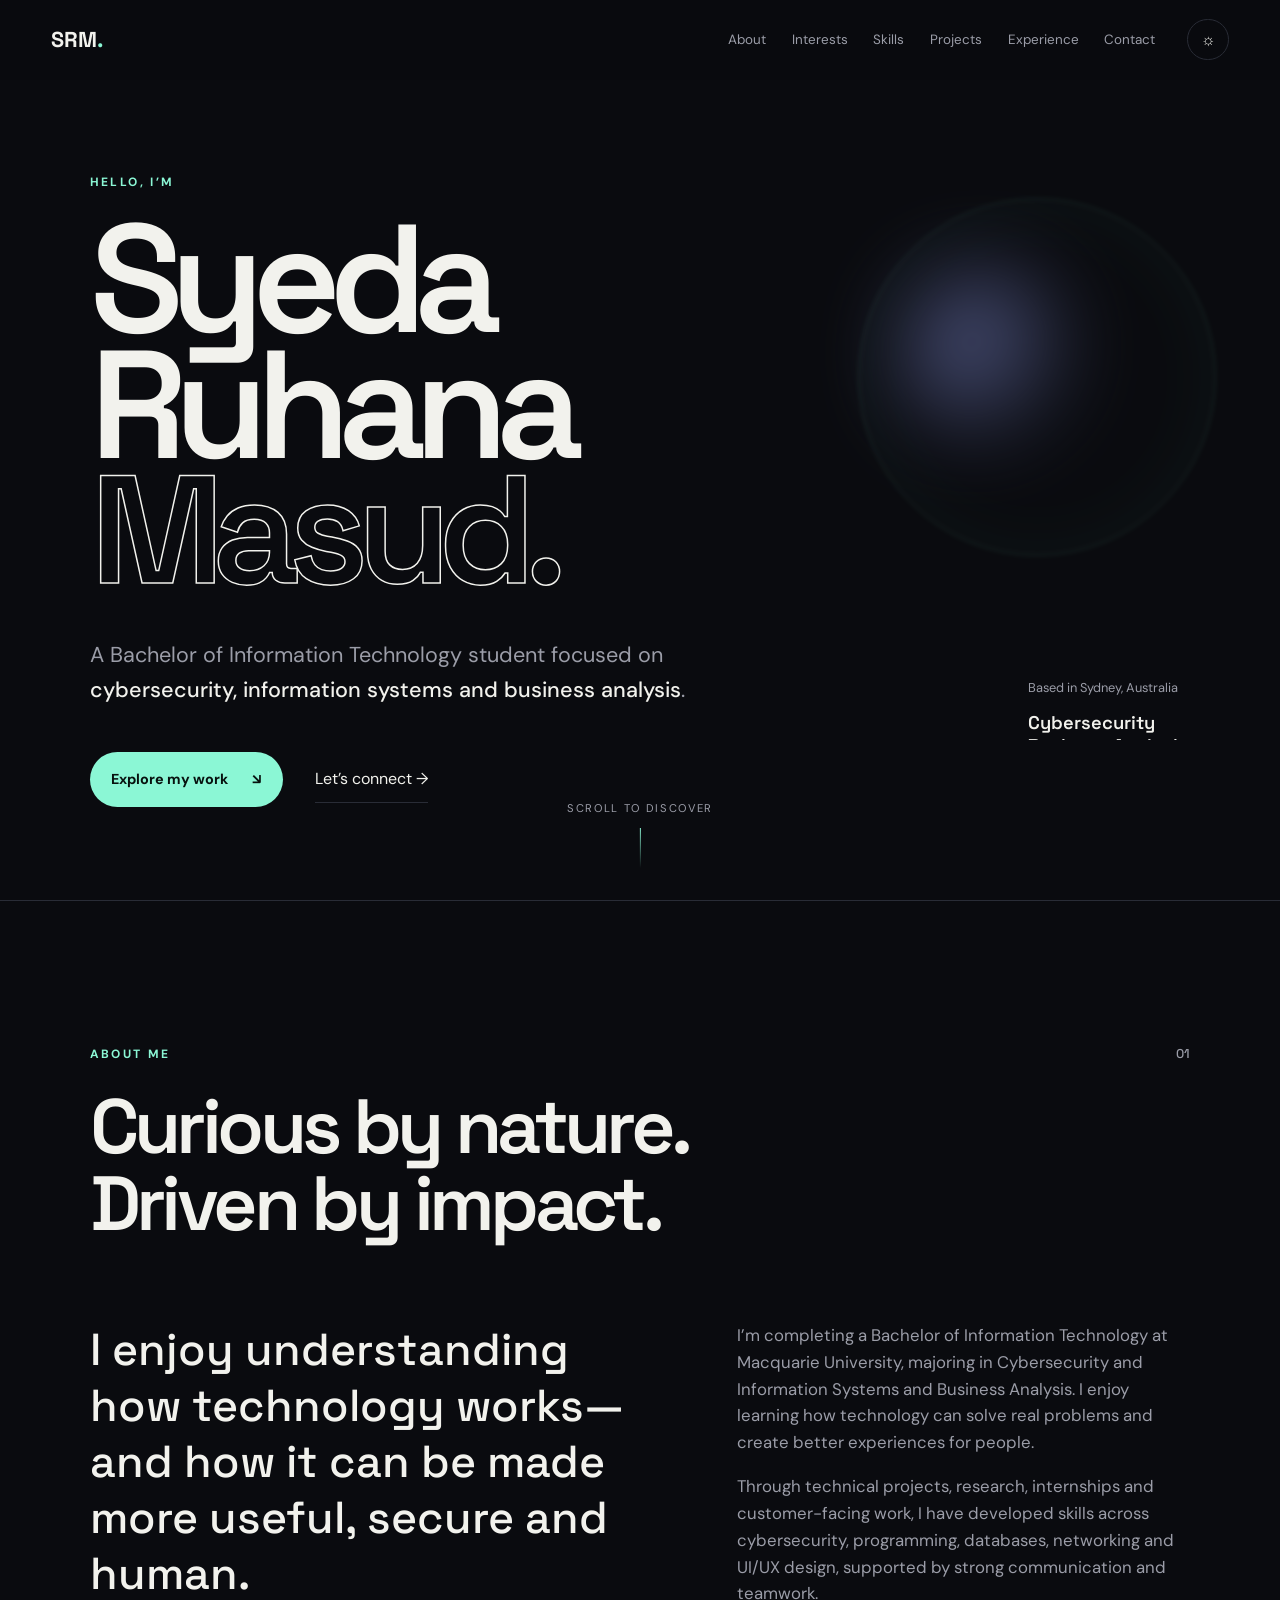
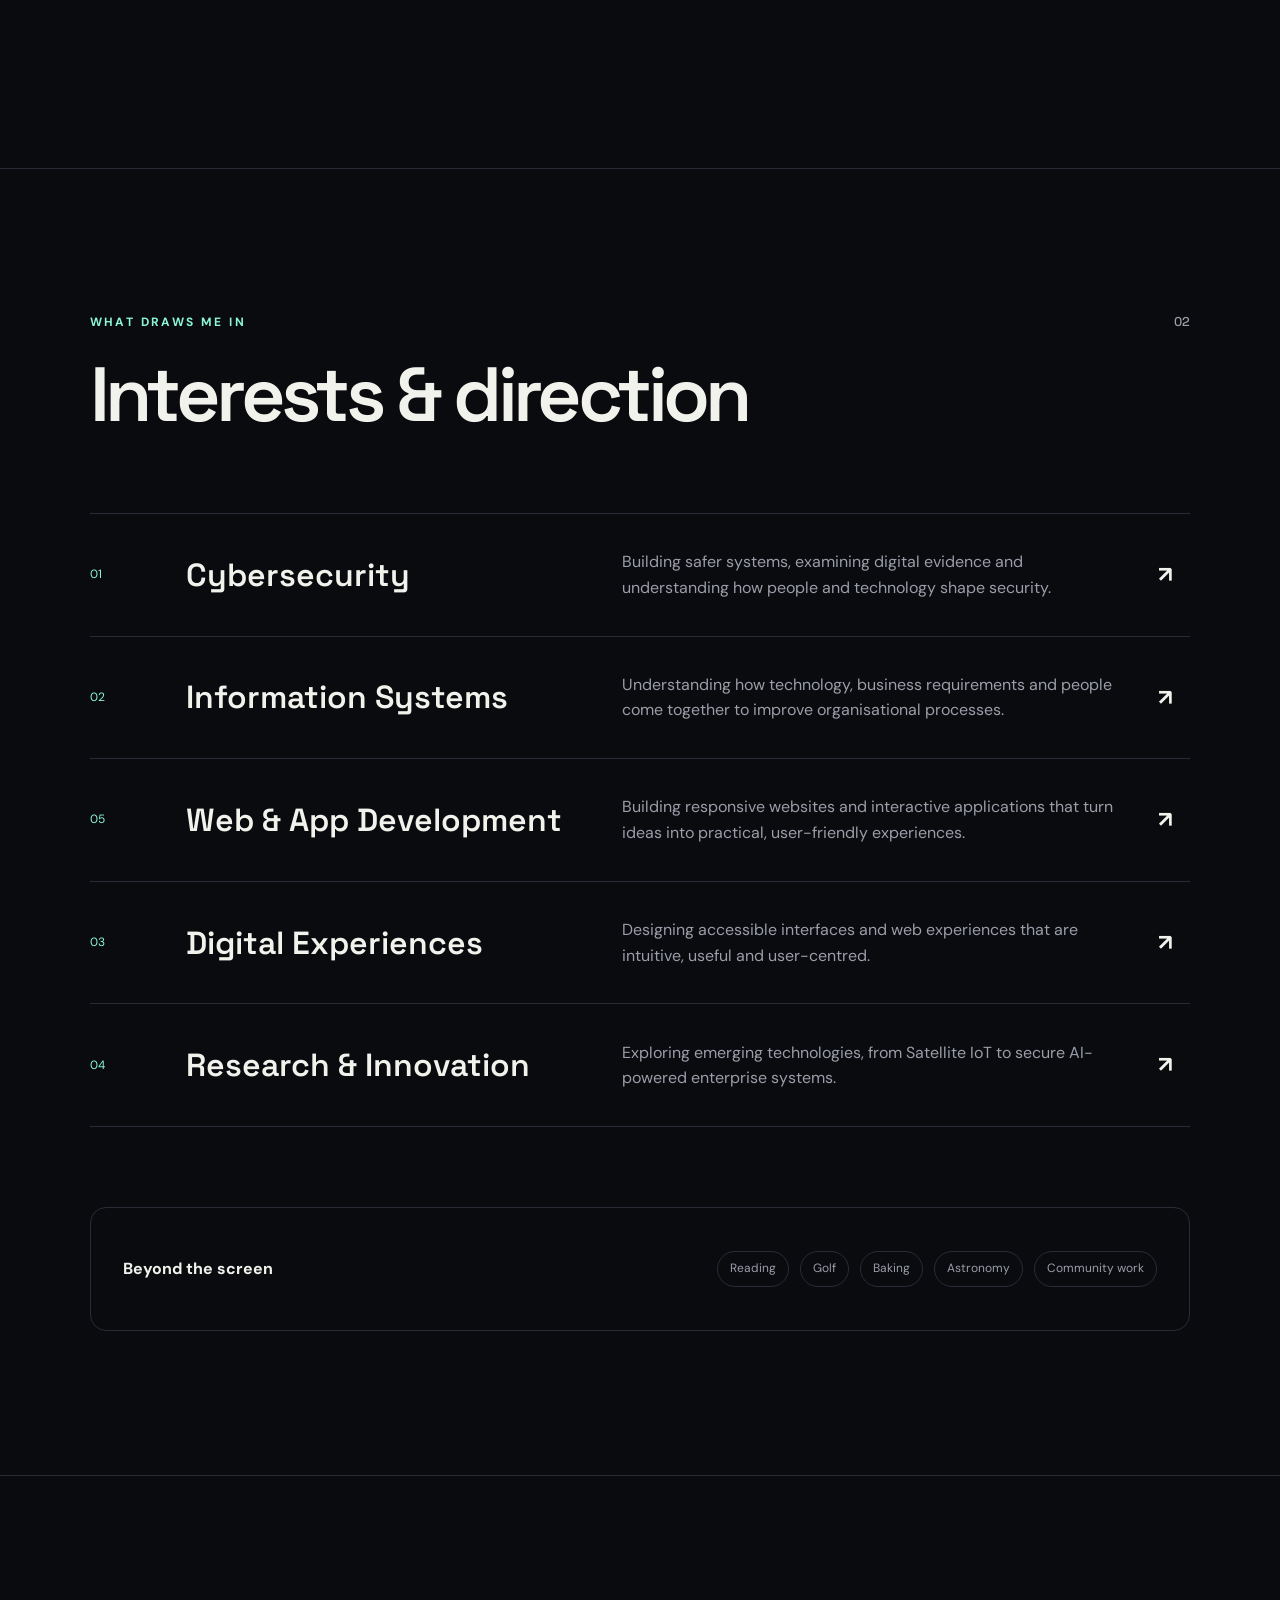
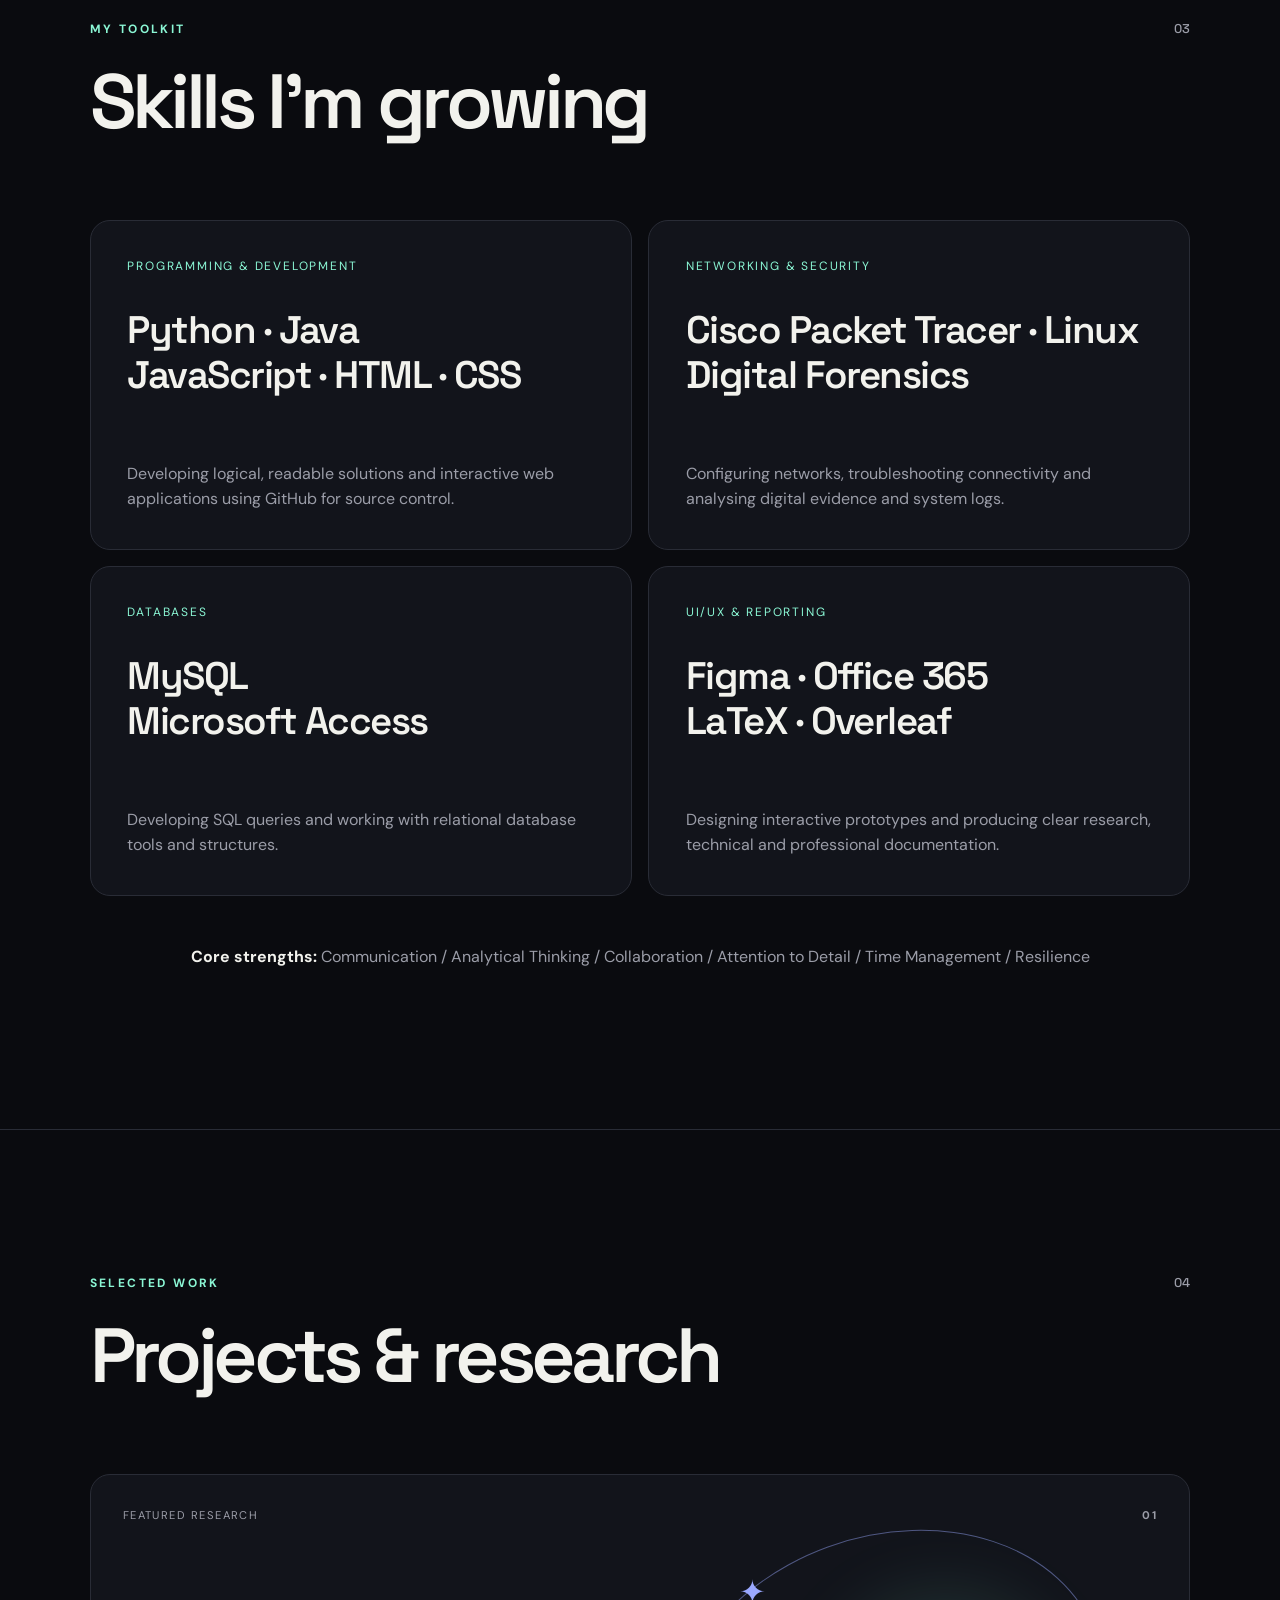
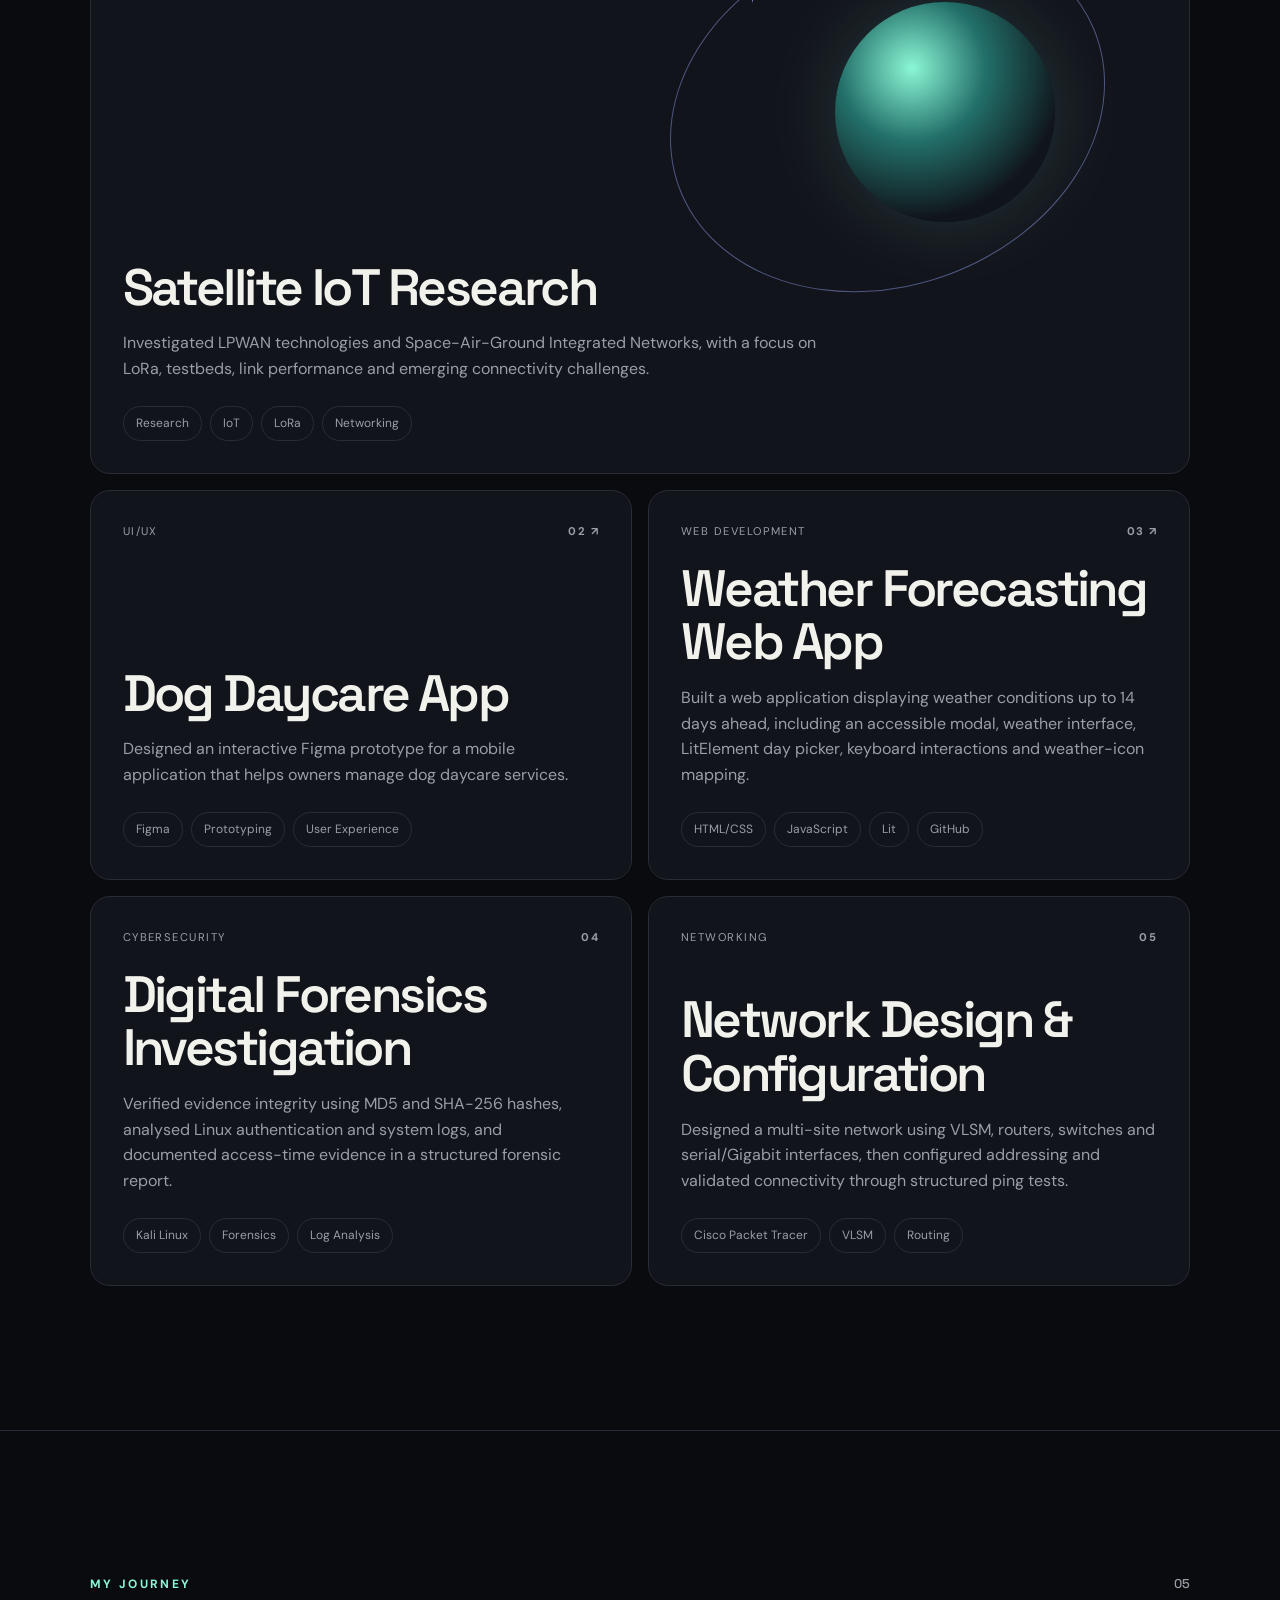
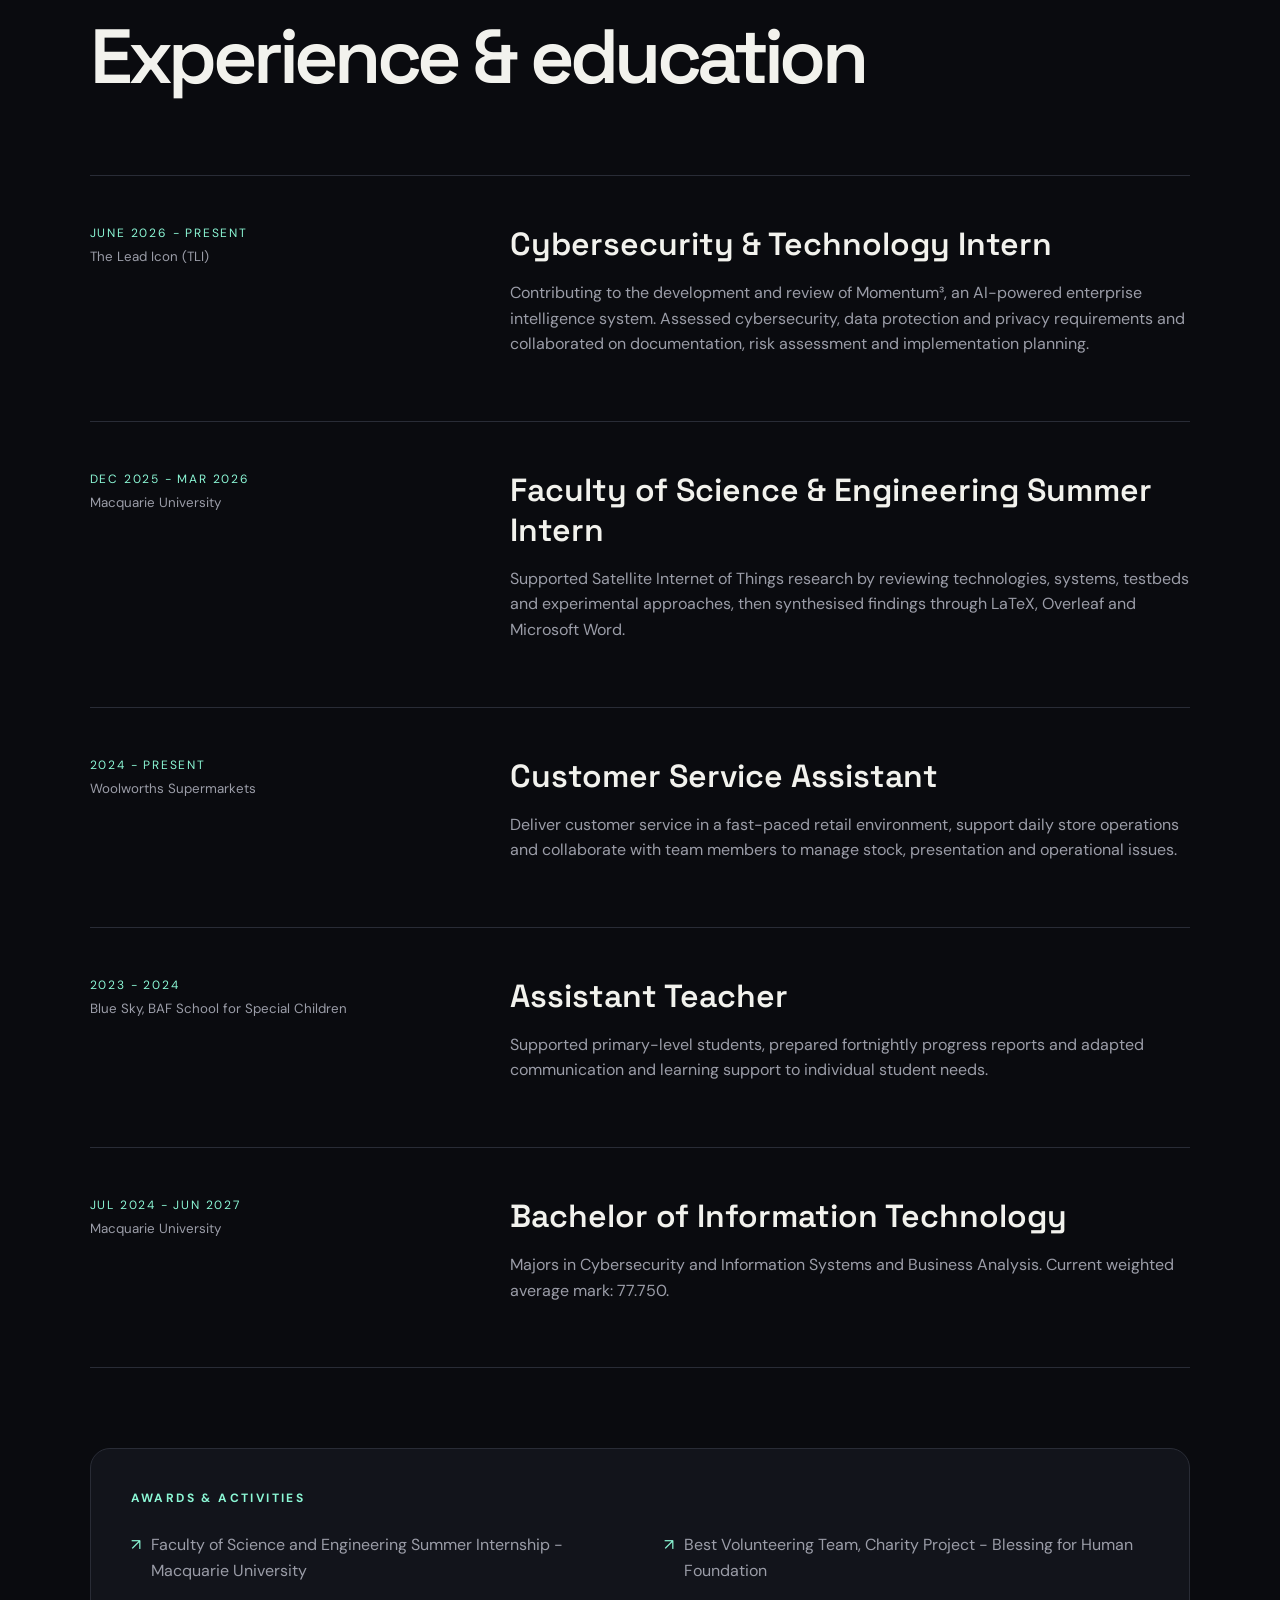
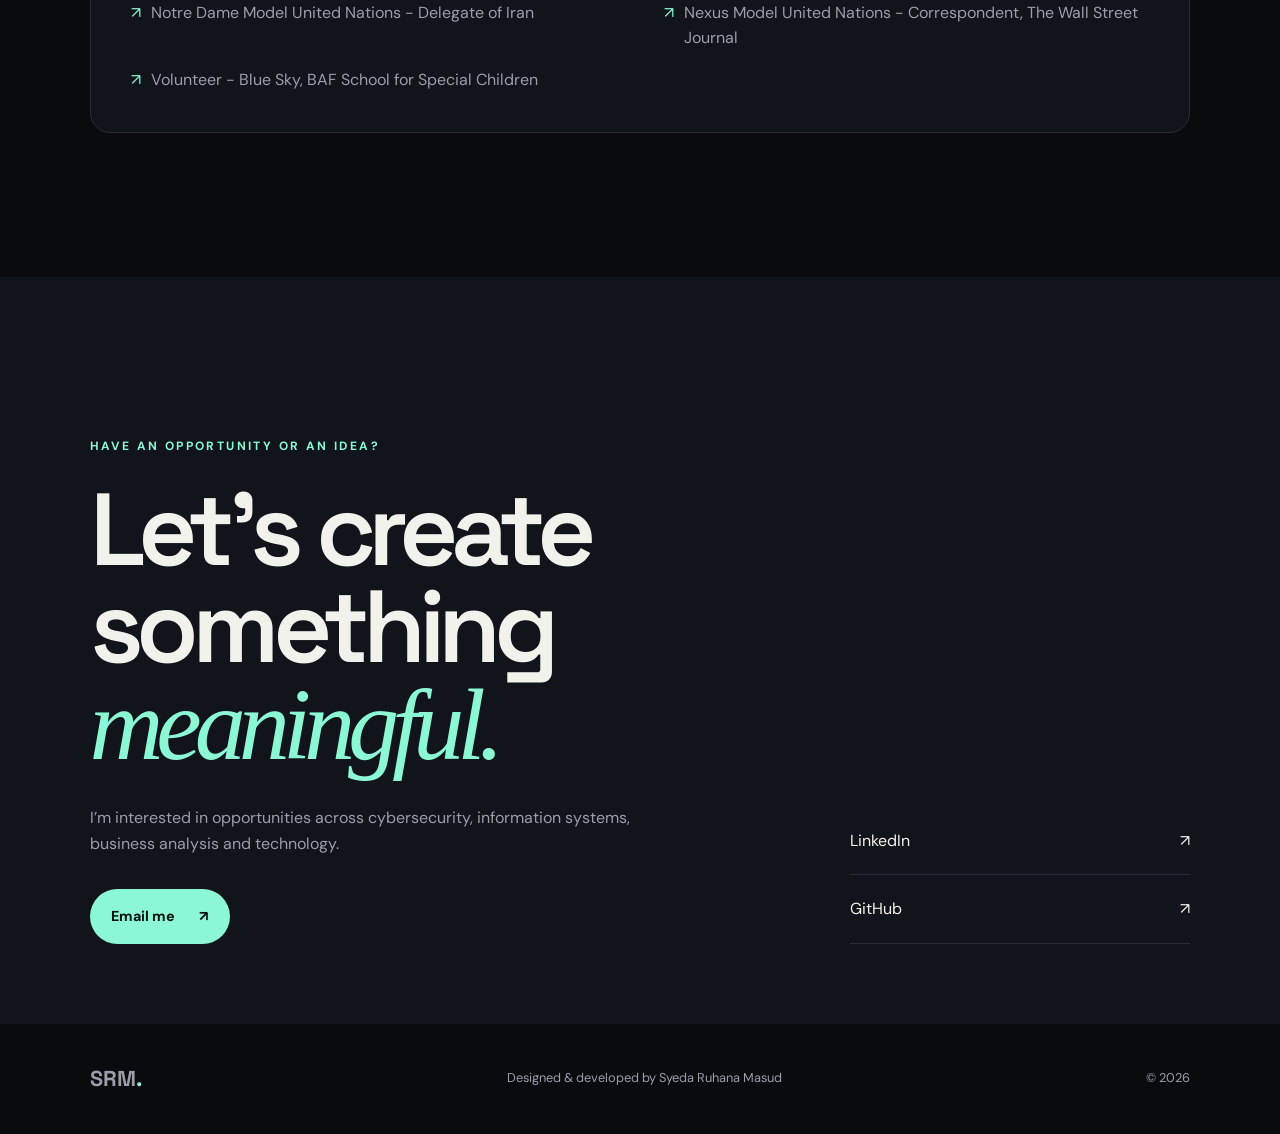
==== commit 4284ab19: "Edited the interest section" ====
--- a/docs/index.html
+++ b/docs/index.html
@@ -63,6 +63,16 @@
       <div class="interest-list">
         <article class="interest-item reveal"><span>01</span><h3>Cybersecurity</h3><p>Building safer systems, examining digital evidence and understanding how people and technology shape security.</p><b>↗</b></article>
         <article class="interest-item reveal"><span>02</span><h3>Information Systems</h3><p>Understanding how technology, business requirements and people come together to improve organisational processes.</p><b>↗</b></article>
+        
+        <article class="interest-item reveal">
+  <span>05</span>
+  <h3>Web &amp; App Development</h3>
+  <p>
+    Building responsive websites and interactive applications
+    that turn ideas into practical, user-friendly experiences.
+  </p>
+  <b aria-hidden="true">↗</b>
+</article>
         <article class="interest-item reveal"><span>03</span><h3>Digital Experiences</h3><p>Designing accessible interfaces and web experiences that are intuitive, useful and user-centred.</p><b>↗</b></article>
         <article class="interest-item reveal"><span>04</span><h3>Research &amp; Innovation</h3><p>Exploring emerging technologies, from Satellite IoT to secure AI-powered enterprise systems.</p><b>↗</b></article>
       </div>
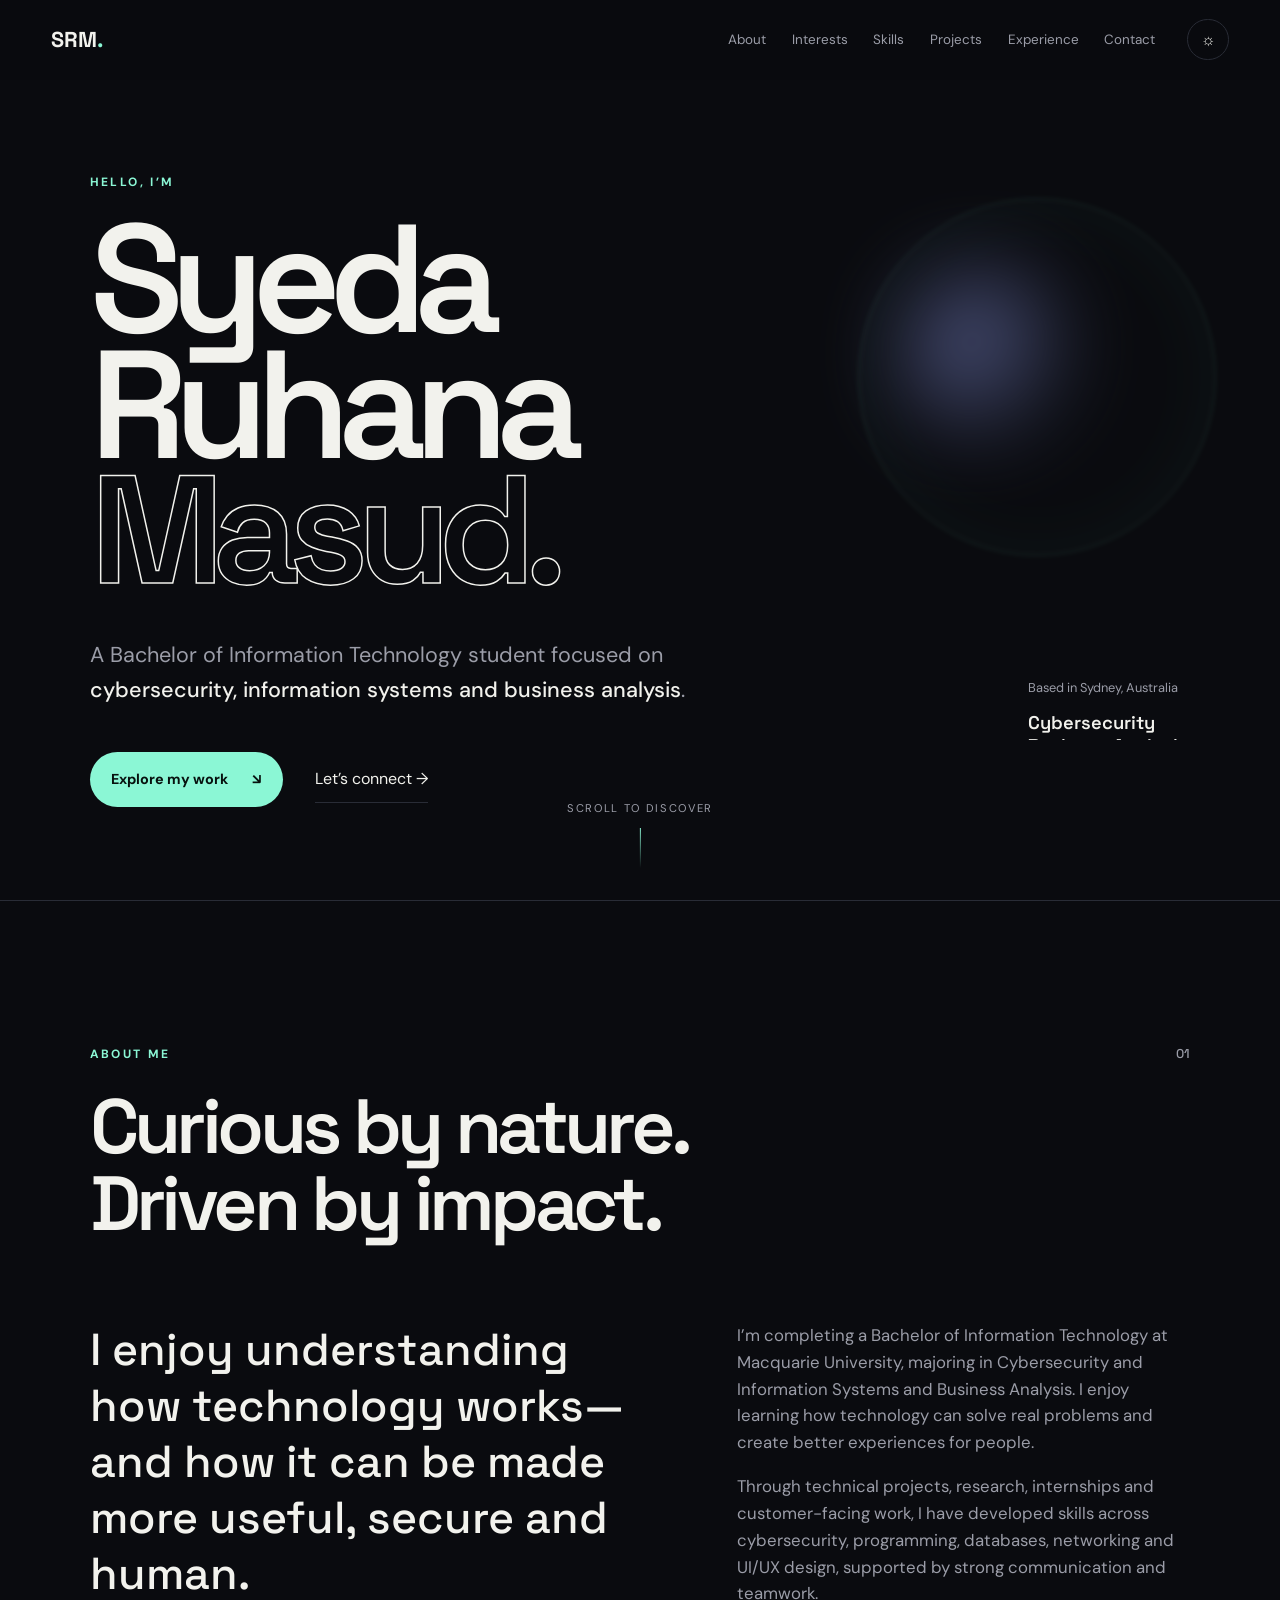
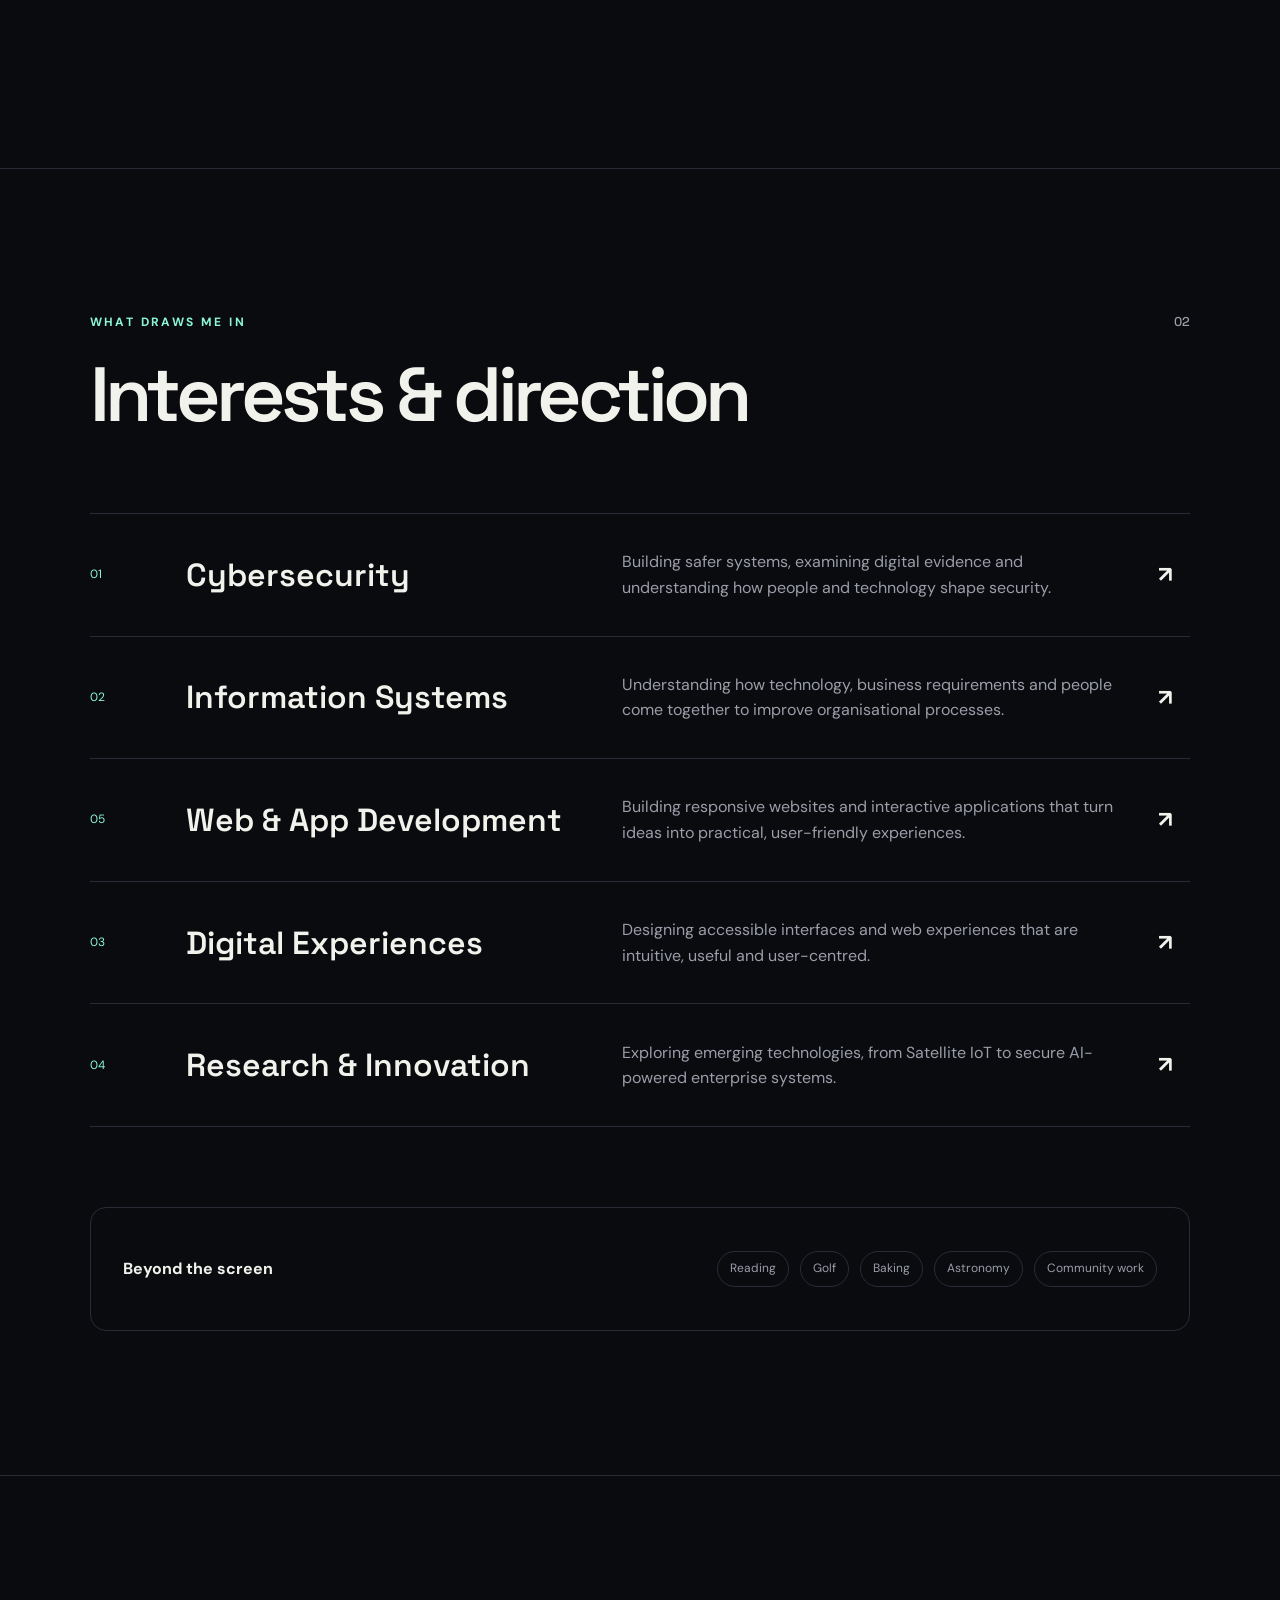
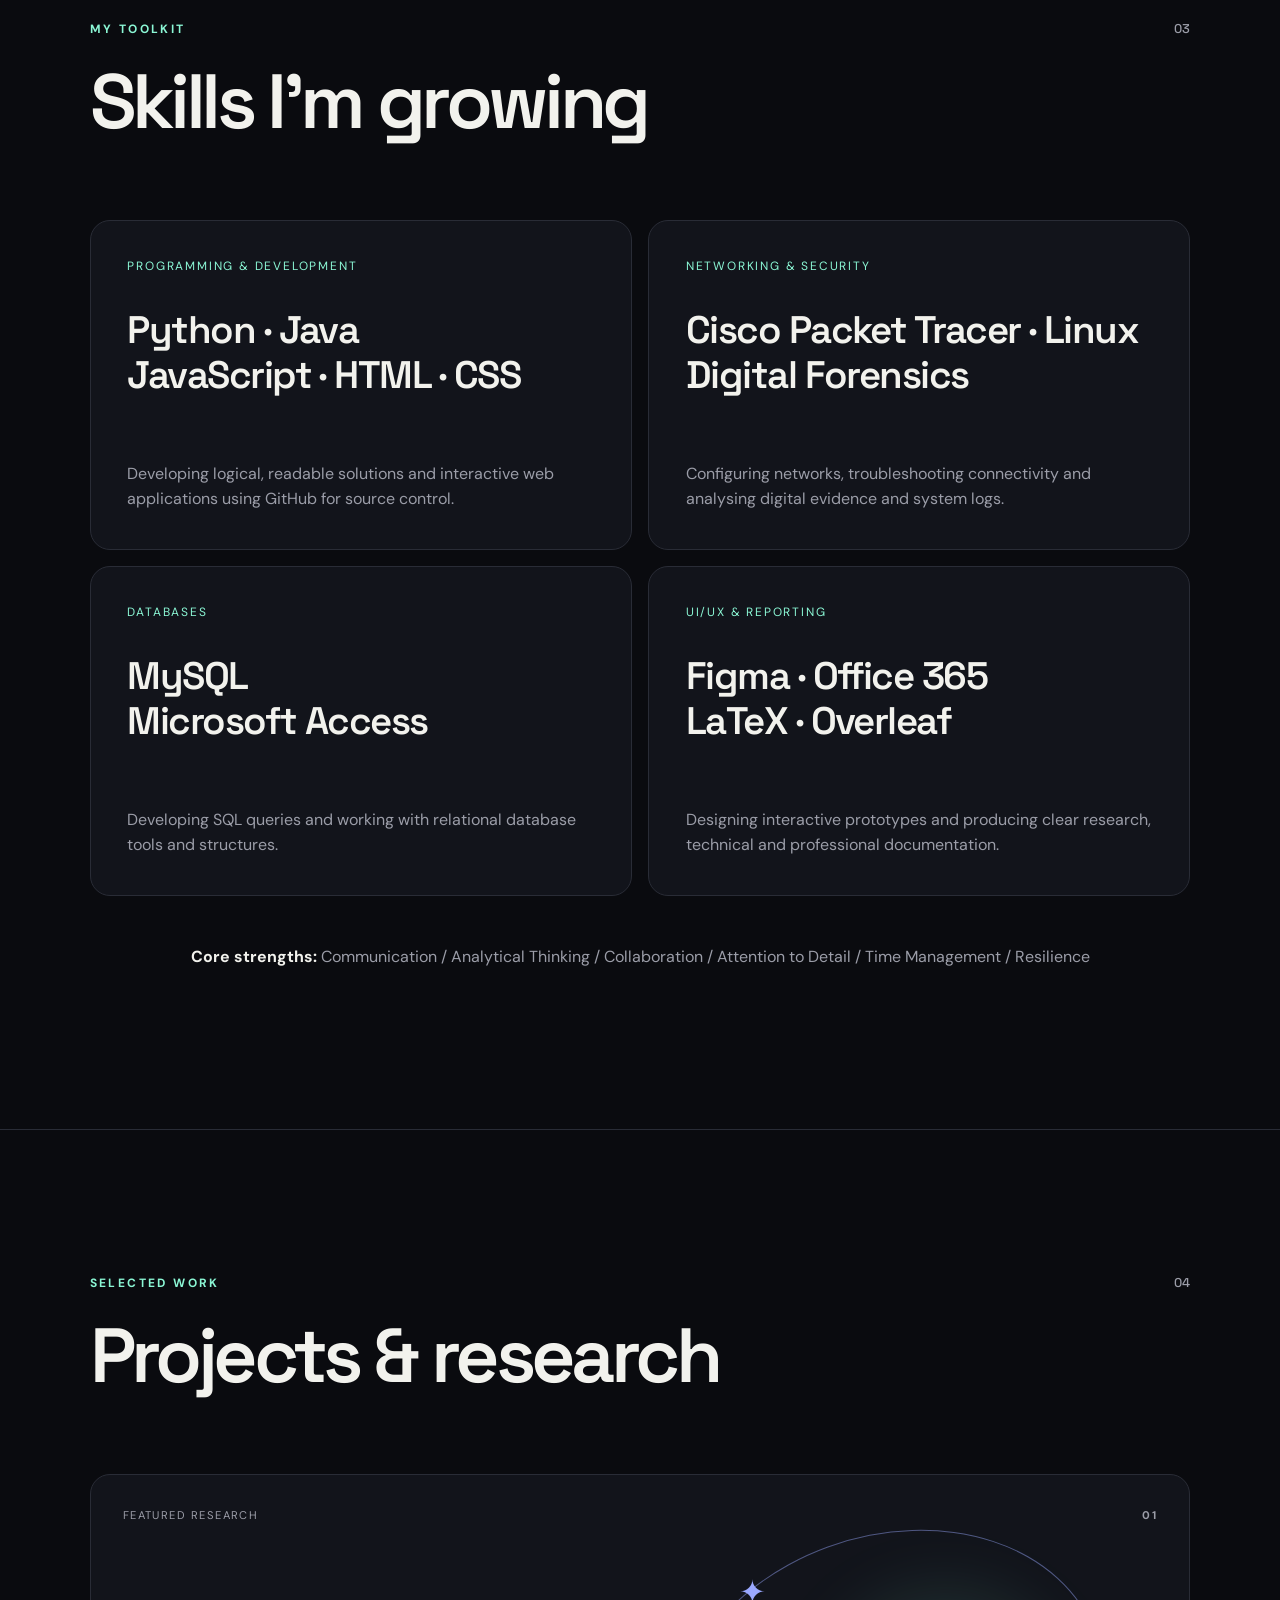
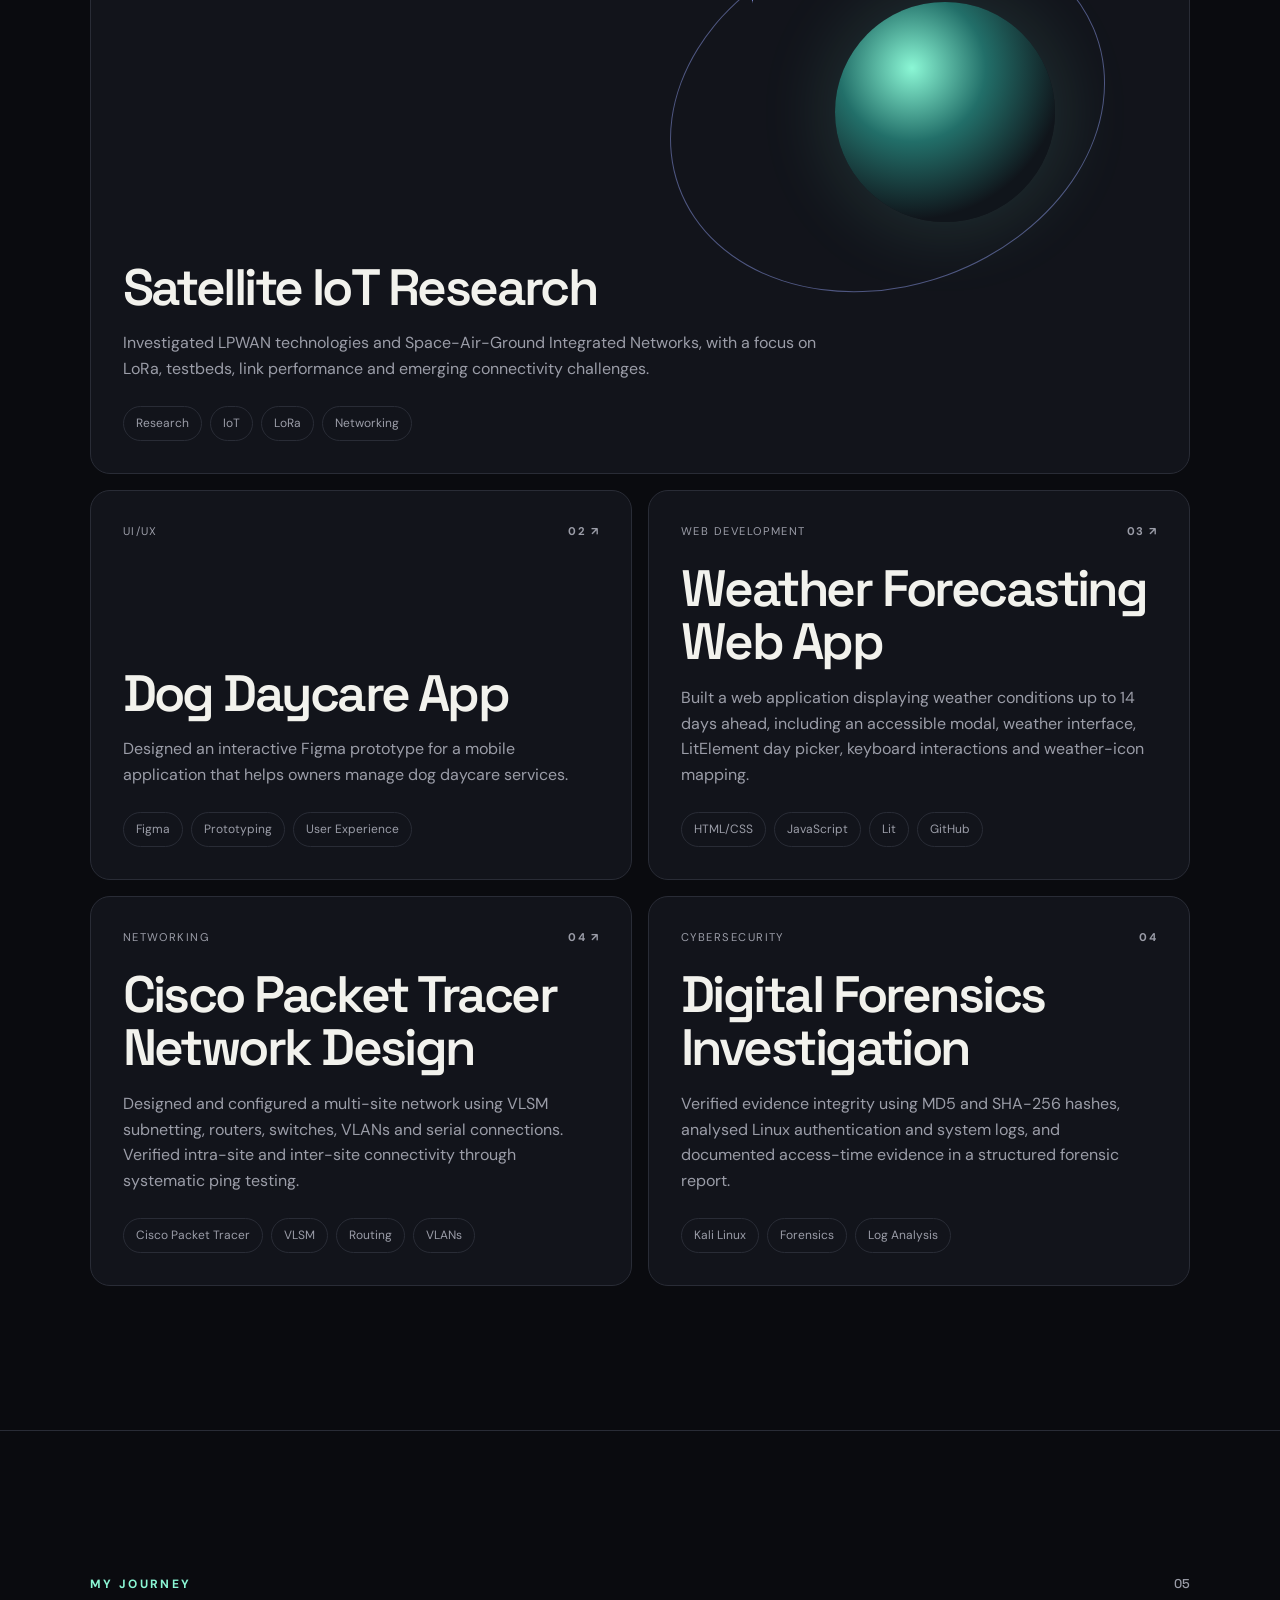
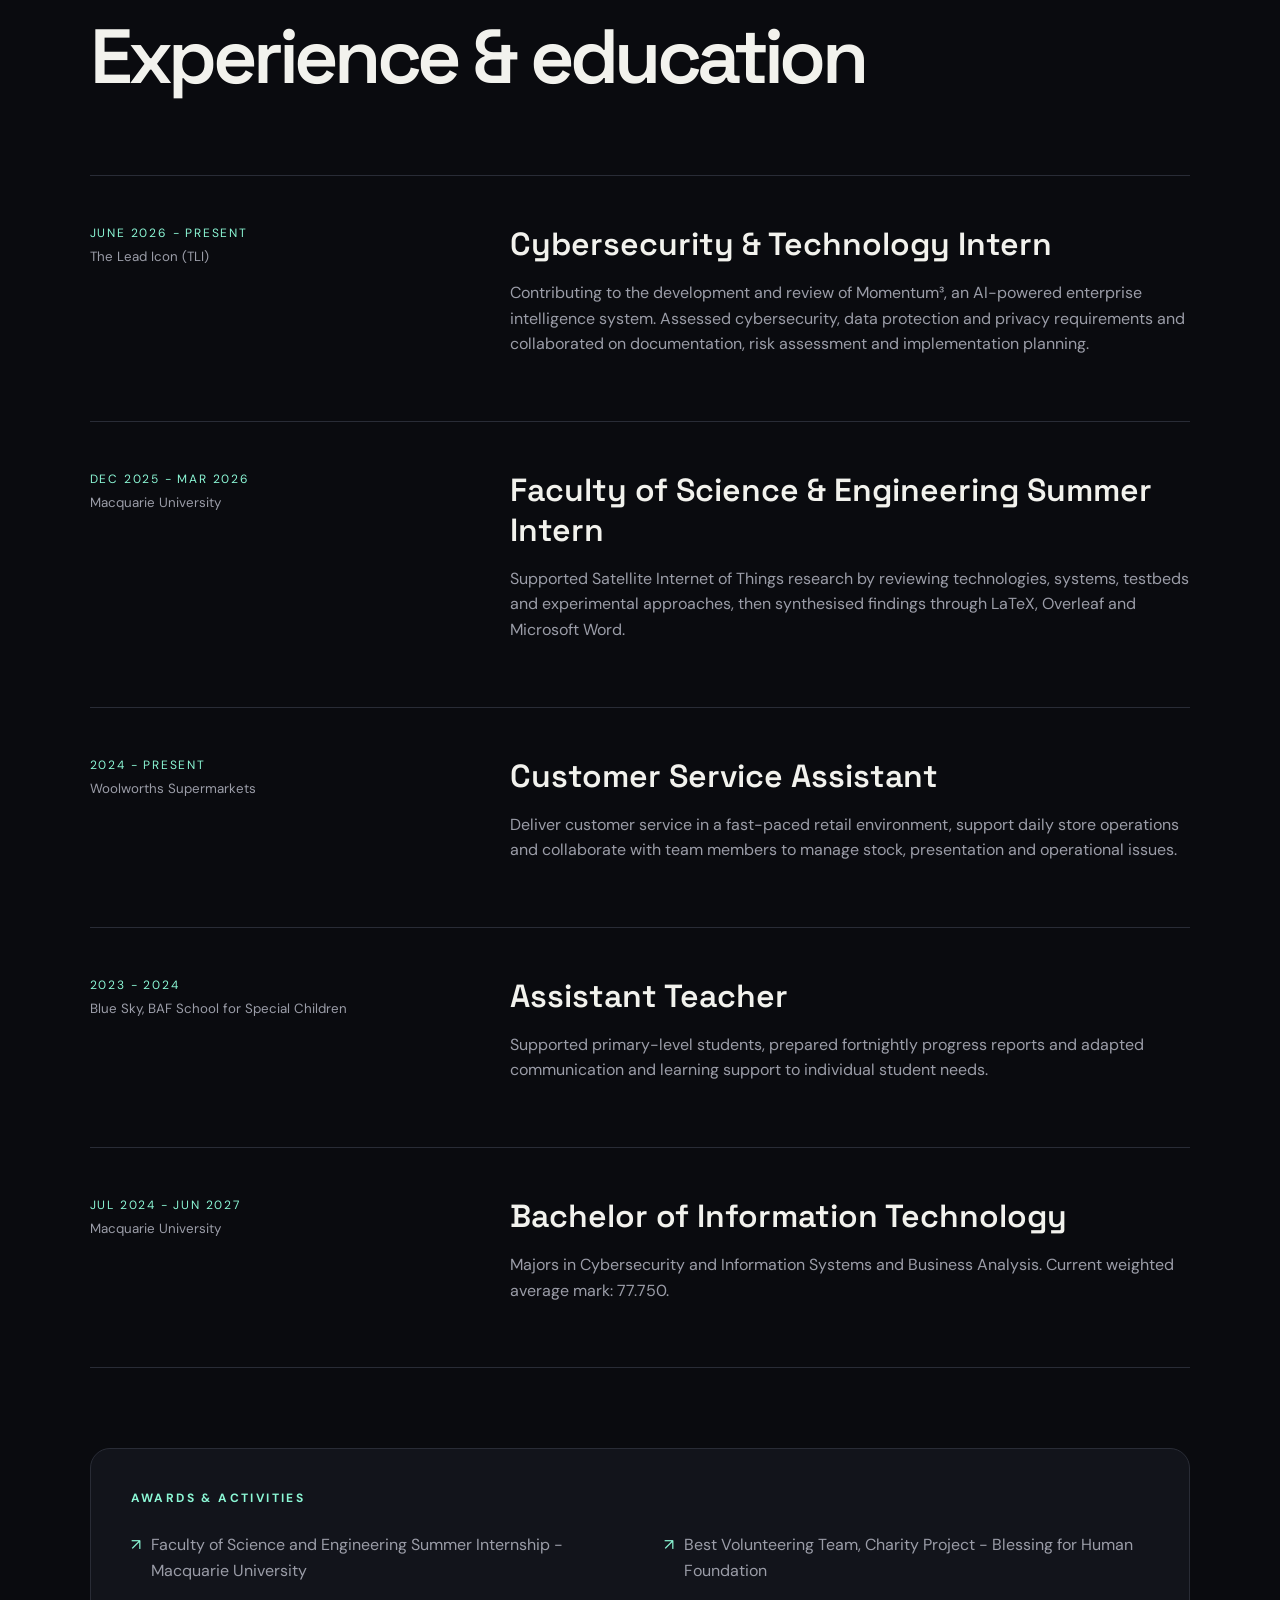
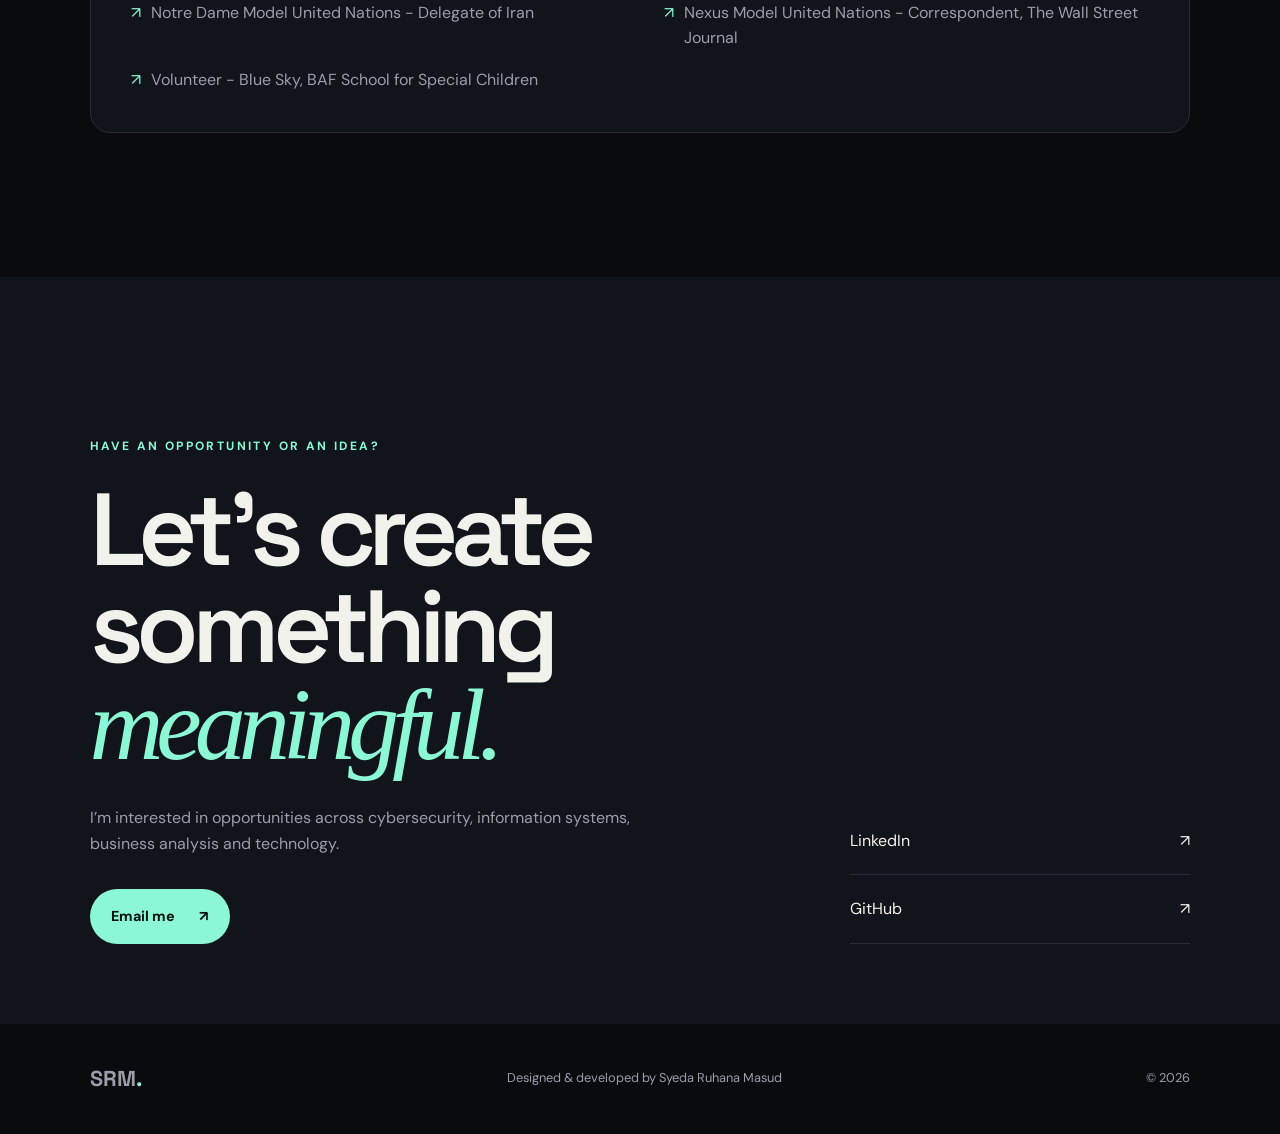
==== commit a6abde36: "Add Cisco Packet Tracer Project" ====
--- a/docs/index.html
+++ b/docs/index.html
@@ -154,8 +154,39 @@
     </div>
   </div>
 </a>
+
+<a
+  class="project-card reveal"
+  href="https://github.com/ruhana0911/Cisco-Packet-Tracer-project-.git"
+  target="_blank"
+  rel="noopener noreferrer"
+  aria-label="View the Cisco Packet Tracer network project"
+>
+  <div class="project-top">
+    <span>Networking</span>
+    <b>04 ↗</b>
+  </div>
+
+  <div class="project-info">
+    <h3>Cisco Packet Tracer Network Design</h3>
+
+    <p>
+      Designed and configured a multi-site network using VLSM
+      subnetting, routers, switches, VLANs and serial connections.
+      Verified intra-site and inter-site connectivity through
+      systematic ping testing.
+    </p>
+
+    <div class="tags">
+      <span>Cisco Packet Tracer</span>
+      <span>VLSM</span>
+      <span>Routing</span>
+      <span>VLANs</span>
+    </div>
+  </div>
+</a>
         <article class="project-card reveal"><div class="project-top"><span>Cybersecurity</span><b>04</b></div><div class="project-info"><h3>Digital Forensics Investigation</h3><p>Verified evidence integrity using MD5 and SHA-256 hashes, analysed Linux authentication and system logs, and documented access-time evidence in a structured forensic report.</p><div class="tags"><span>Kali Linux</span><span>Forensics</span><span>Log Analysis</span></div></div></article>
-        <article class="project-card reveal"><div class="project-top"><span>Networking</span><b>05</b></div><div class="project-info"><h3>Network Design &amp; Configuration</h3><p>Designed a multi-site network using VLSM, routers, switches and serial/Gigabit interfaces, then configured addressing and validated connectivity through structured ping tests.</p><div class="tags"><span>Cisco Packet Tracer</span><span>VLSM</span><span>Routing</span></div></div></article>
+        
       </div>
     </section>
 
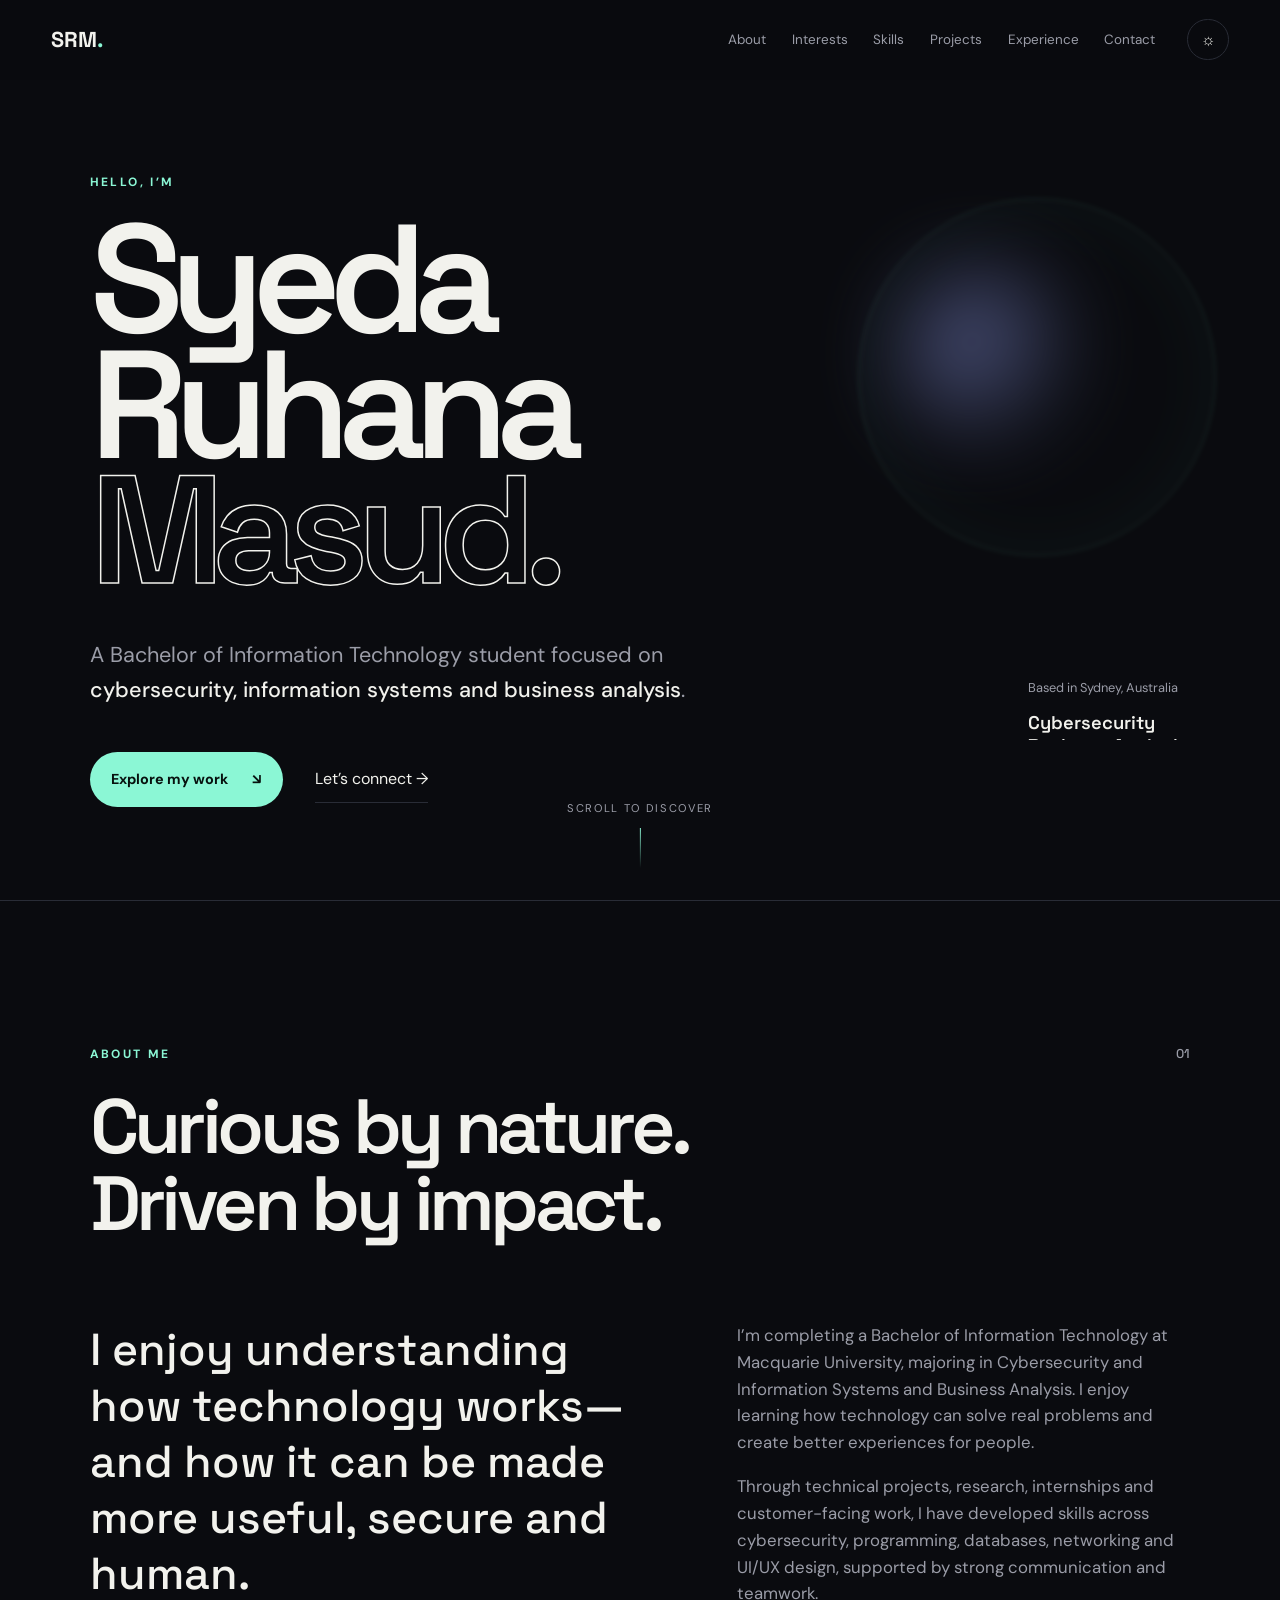
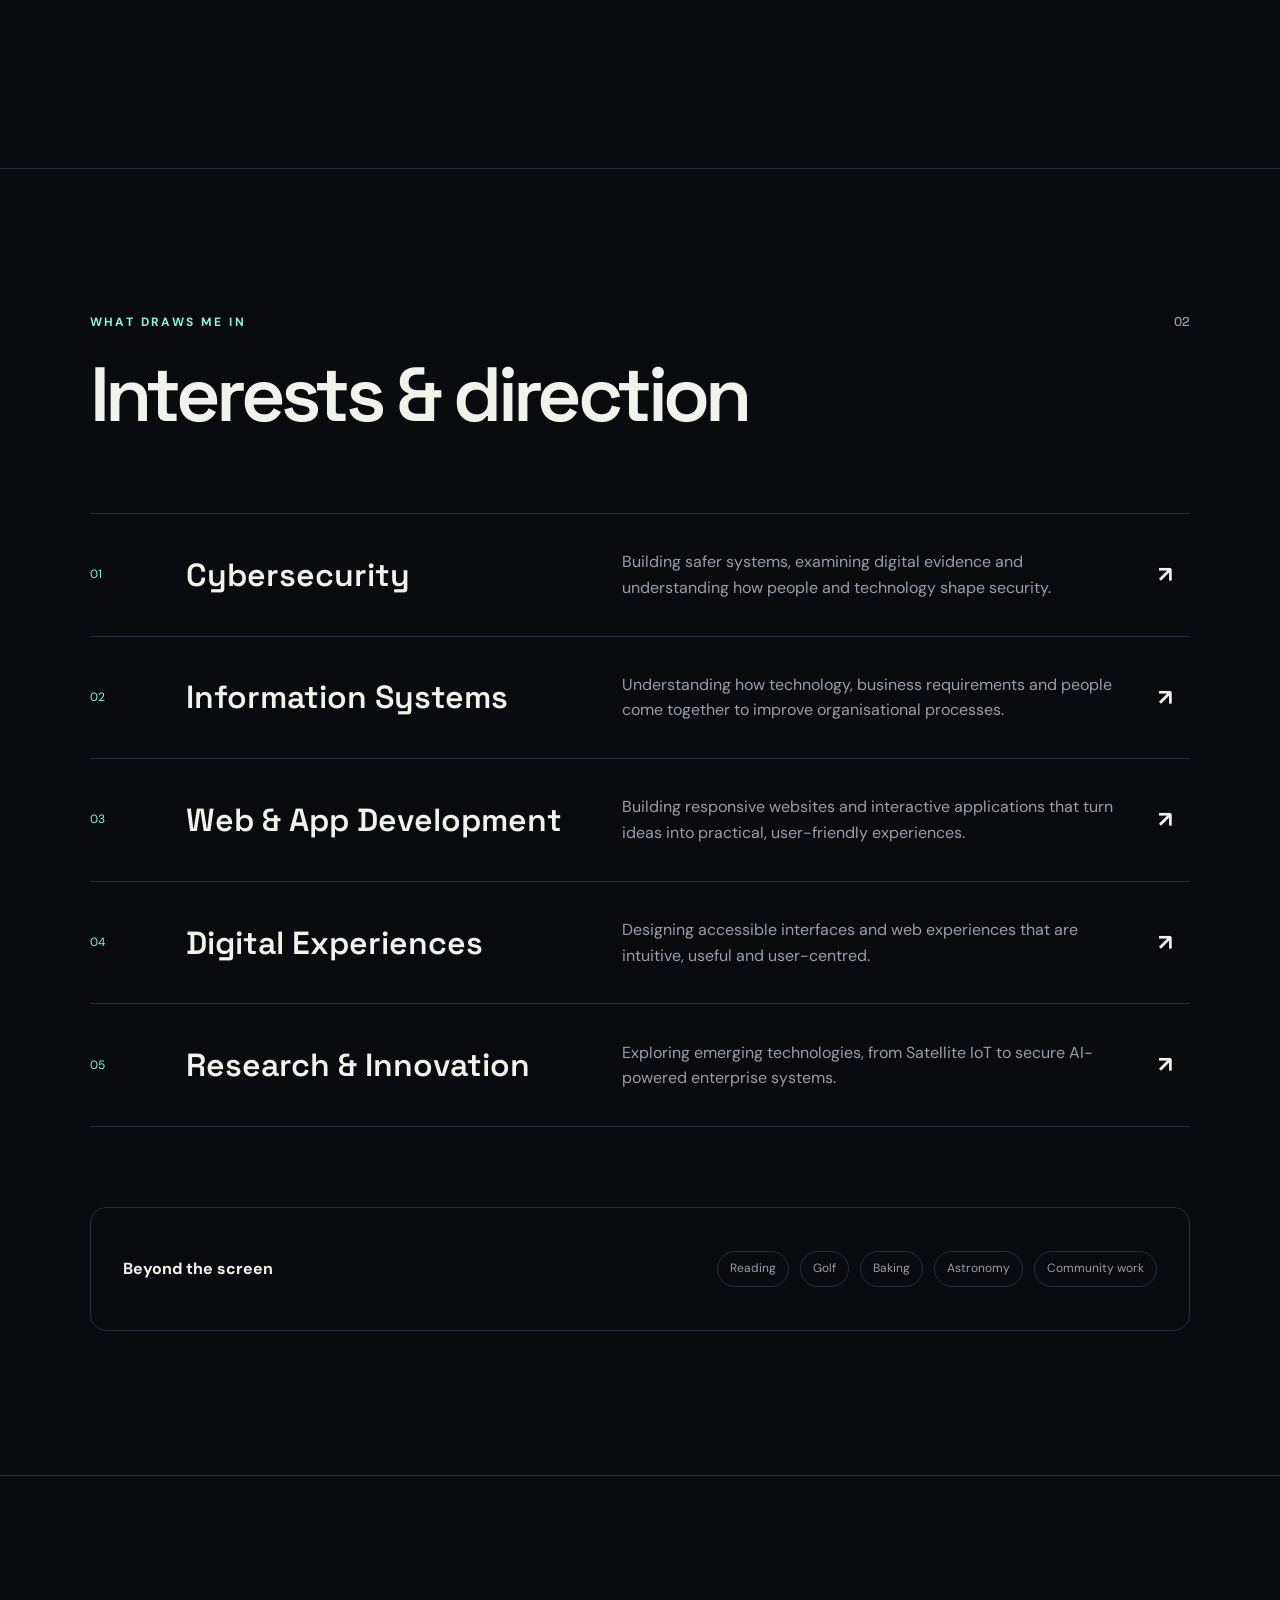
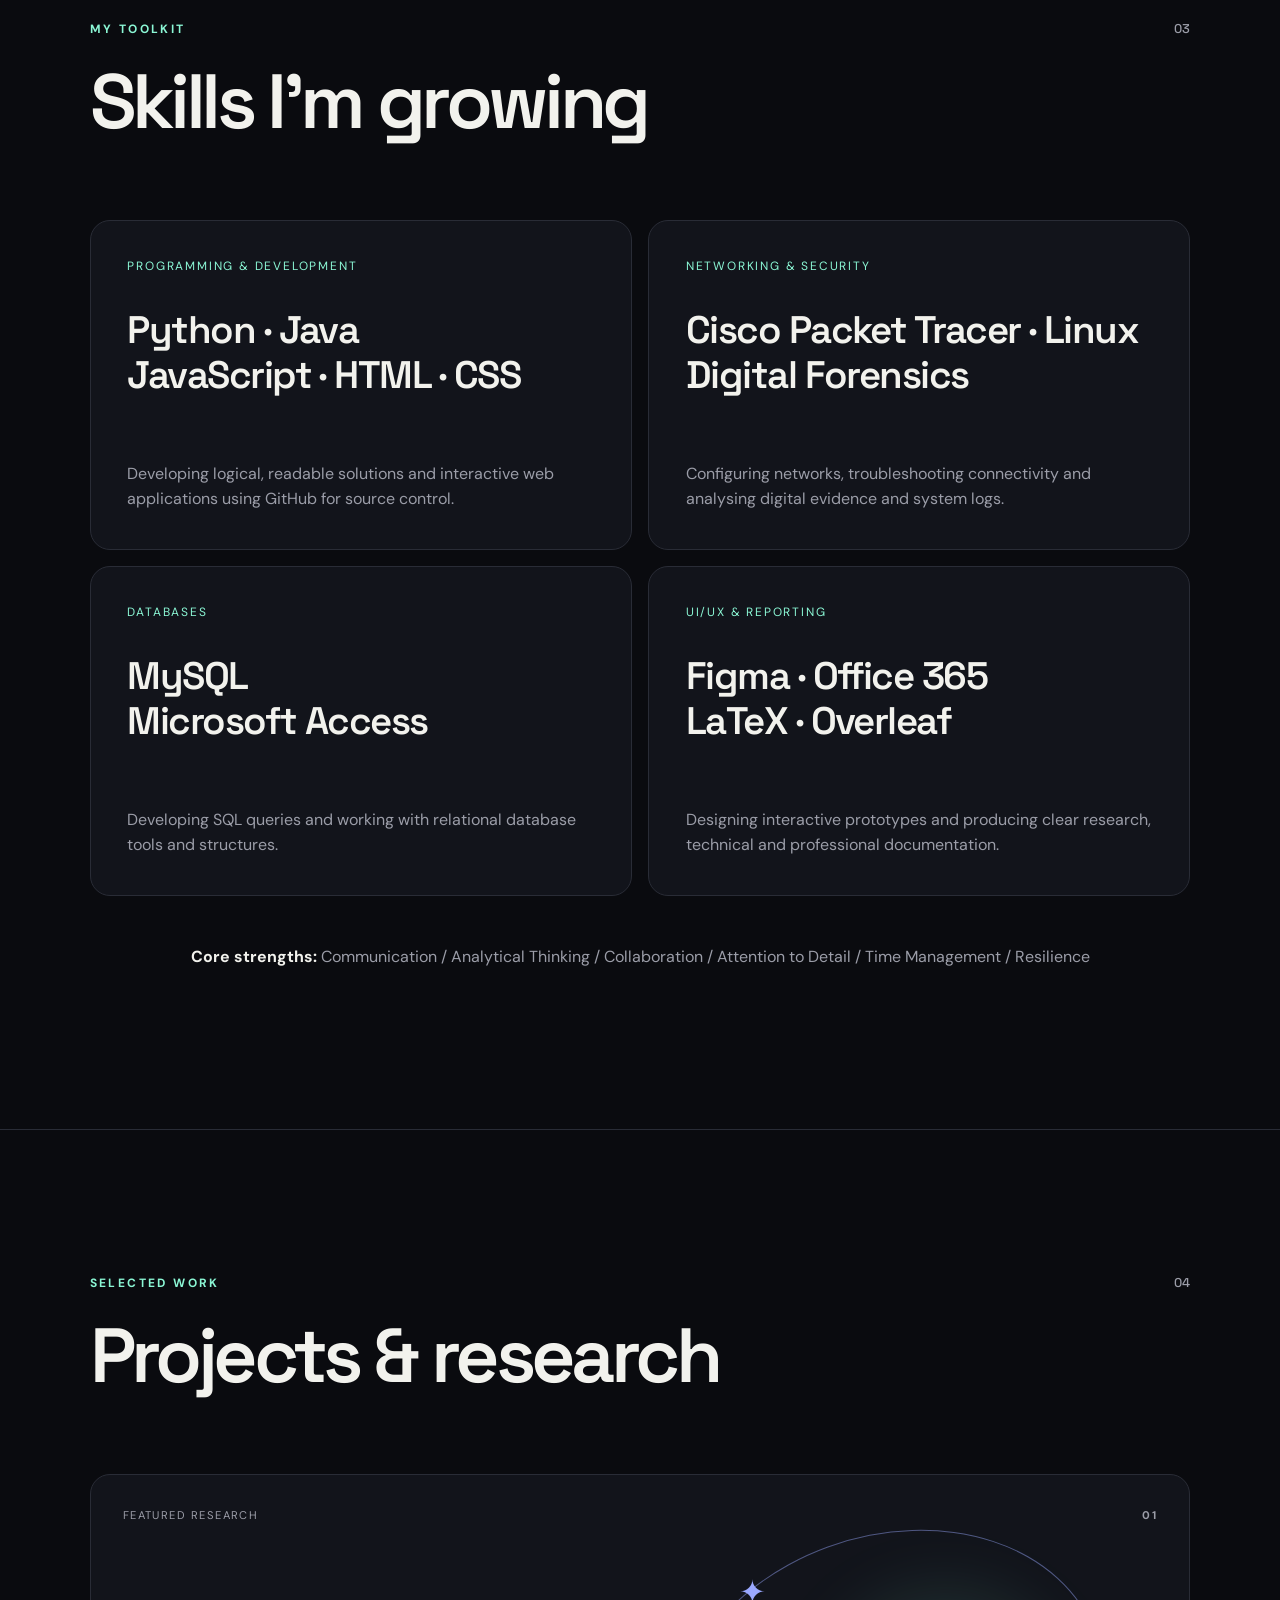
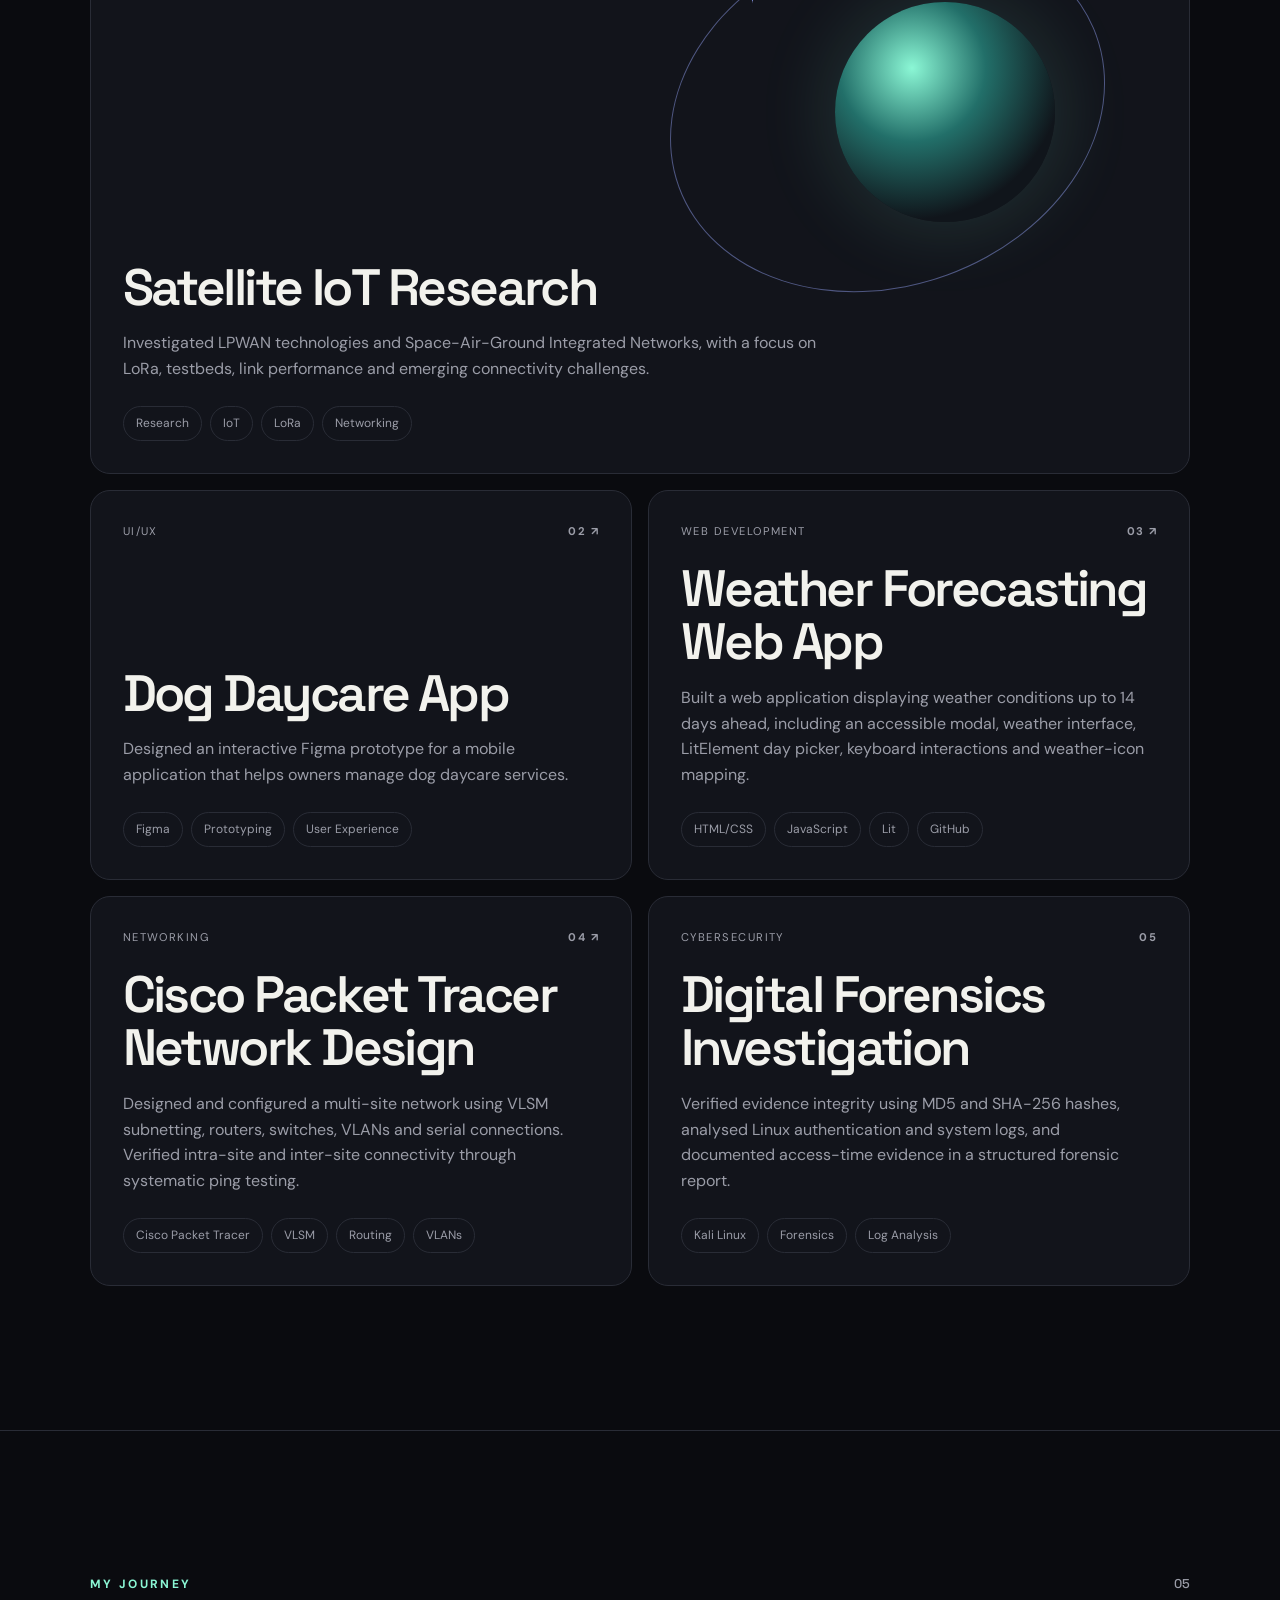
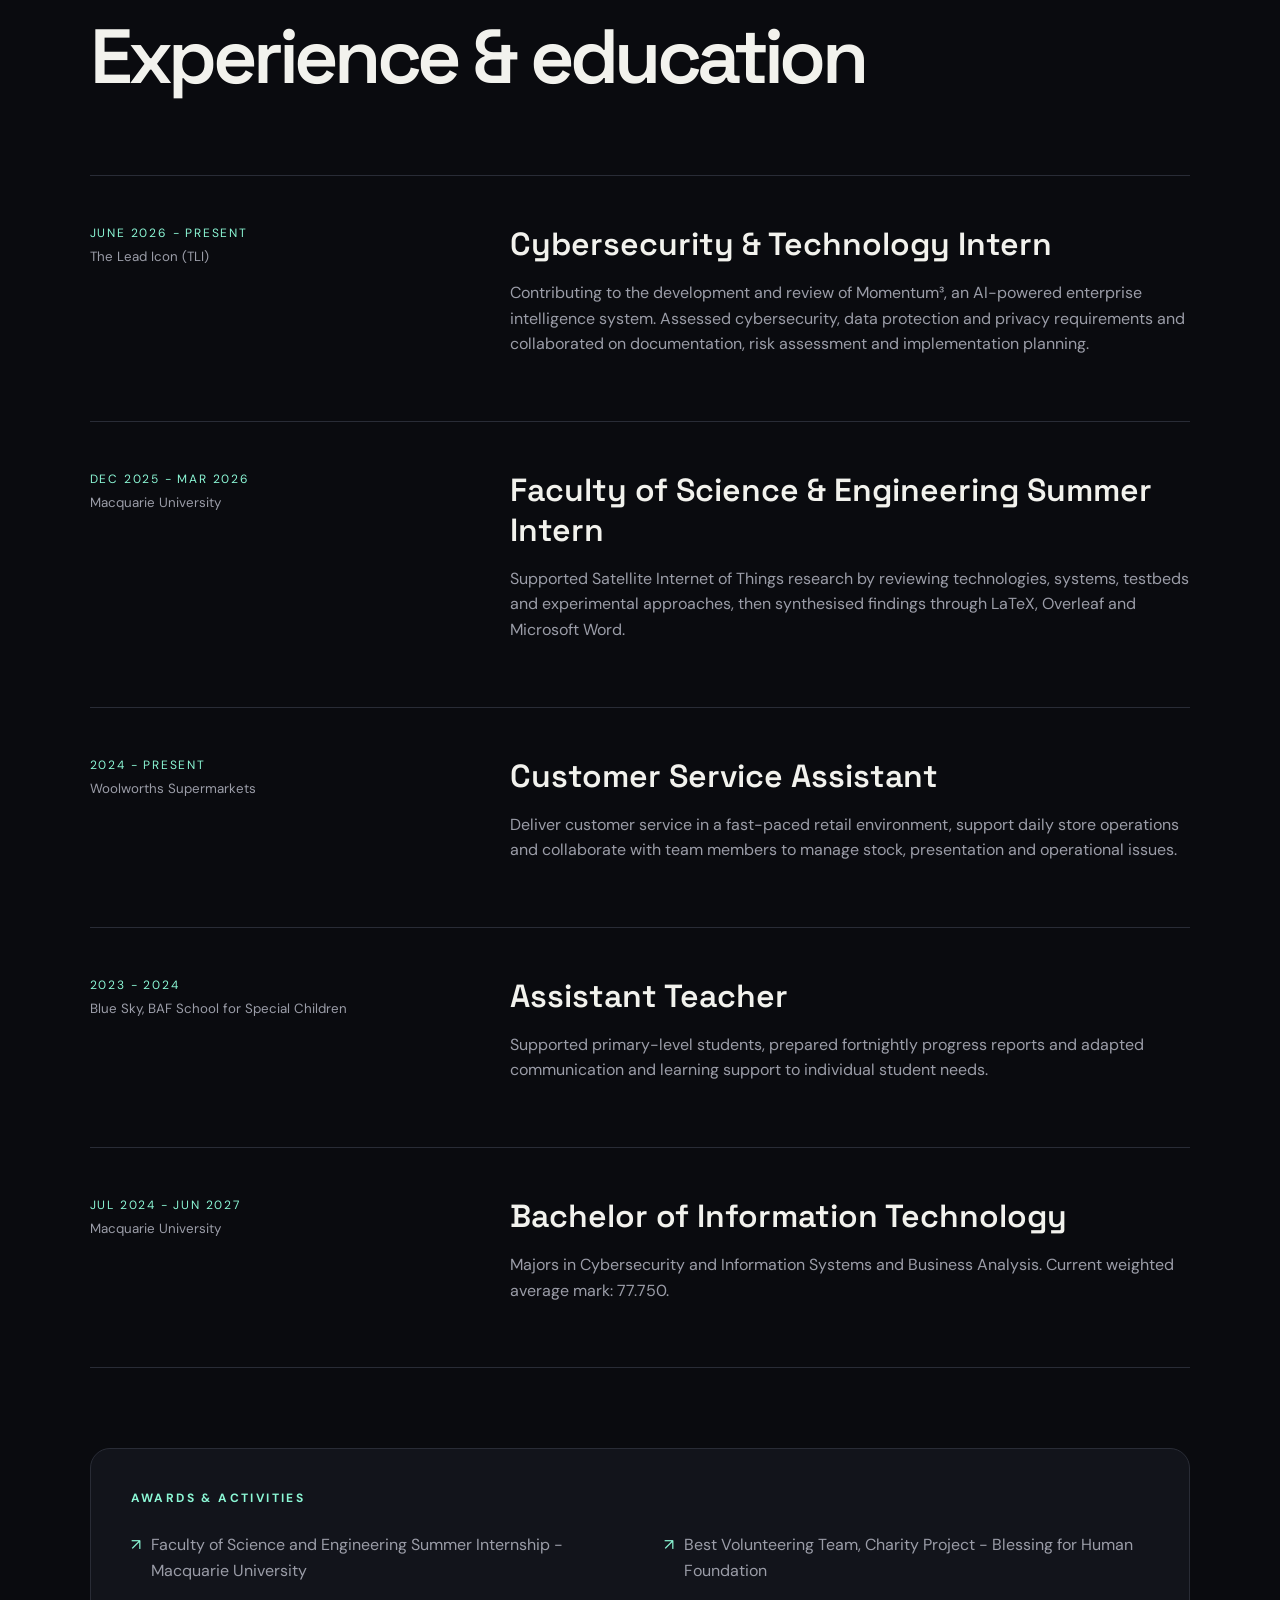
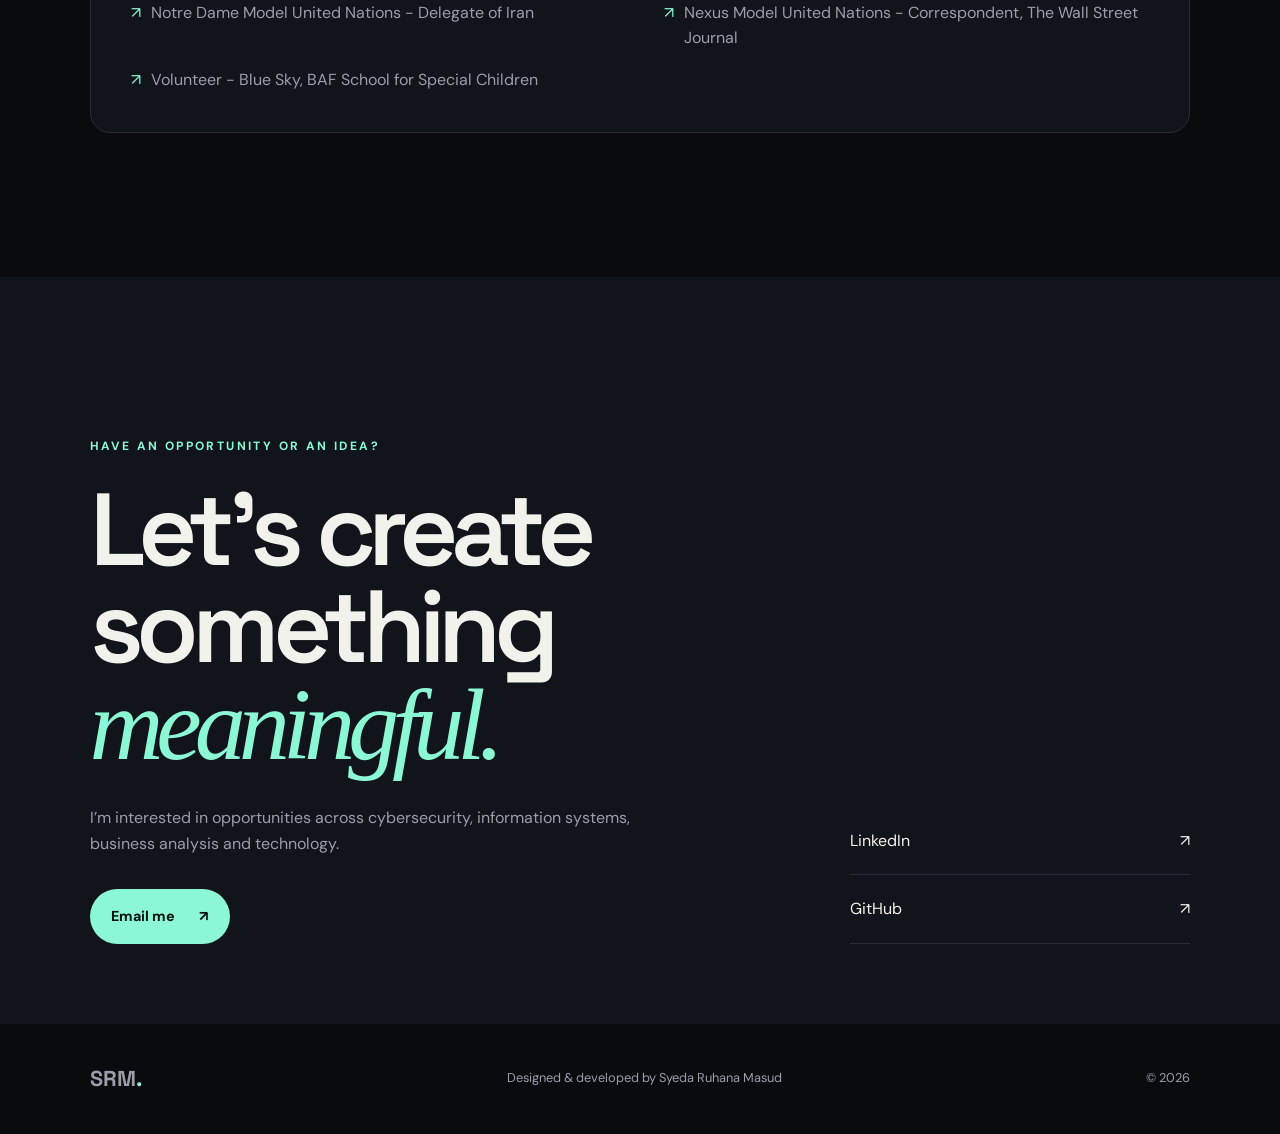
==== commit 2faf4223: "Changes made to project card and interests section" ====
--- a/docs/index.html
+++ b/docs/index.html
@@ -65,7 +65,7 @@
         <article class="interest-item reveal"><span>02</span><h3>Information Systems</h3><p>Understanding how technology, business requirements and people come together to improve organisational processes.</p><b>↗</b></article>
         
         <article class="interest-item reveal">
-  <span>05</span>
+  <span>03</span>
   <h3>Web &amp; App Development</h3>
   <p>
     Building responsive websites and interactive applications
@@ -73,8 +73,8 @@
   </p>
   <b aria-hidden="true">↗</b>
 </article>
-        <article class="interest-item reveal"><span>03</span><h3>Digital Experiences</h3><p>Designing accessible interfaces and web experiences that are intuitive, useful and user-centred.</p><b>↗</b></article>
-        <article class="interest-item reveal"><span>04</span><h3>Research &amp; Innovation</h3><p>Exploring emerging technologies, from Satellite IoT to secure AI-powered enterprise systems.</p><b>↗</b></article>
+        <article class="interest-item reveal"><span>04</span><h3>Digital Experiences</h3><p>Designing accessible interfaces and web experiences that are intuitive, useful and user-centred.</p><b>↗</b></article>
+        <article class="interest-item reveal"><span>05</span><h3>Research &amp; Innovation</h3><p>Exploring emerging technologies, from Satellite IoT to secure AI-powered enterprise systems.</p><b>↗</b></article>
       </div>
       <div class="personal-note reveal"><p>Beyond the screen</p><div><span>Reading</span><span>Golf</span><span>Baking</span><span>Astronomy</span><span>Community work</span></div></div>
     </section>
@@ -185,7 +185,7 @@
     </div>
   </div>
 </a>
-        <article class="project-card reveal"><div class="project-top"><span>Cybersecurity</span><b>04</b></div><div class="project-info"><h3>Digital Forensics Investigation</h3><p>Verified evidence integrity using MD5 and SHA-256 hashes, analysed Linux authentication and system logs, and documented access-time evidence in a structured forensic report.</p><div class="tags"><span>Kali Linux</span><span>Forensics</span><span>Log Analysis</span></div></div></article>
+        <article class="project-card reveal"><div class="project-top"><span>Cybersecurity</span><b>05</b></div><div class="project-info"><h3>Digital Forensics Investigation</h3><p>Verified evidence integrity using MD5 and SHA-256 hashes, analysed Linux authentication and system logs, and documented access-time evidence in a structured forensic report.</p><div class="tags"><span>Kali Linux</span><span>Forensics</span><span>Log Analysis</span></div></div></article>
         
       </div>
     </section>
